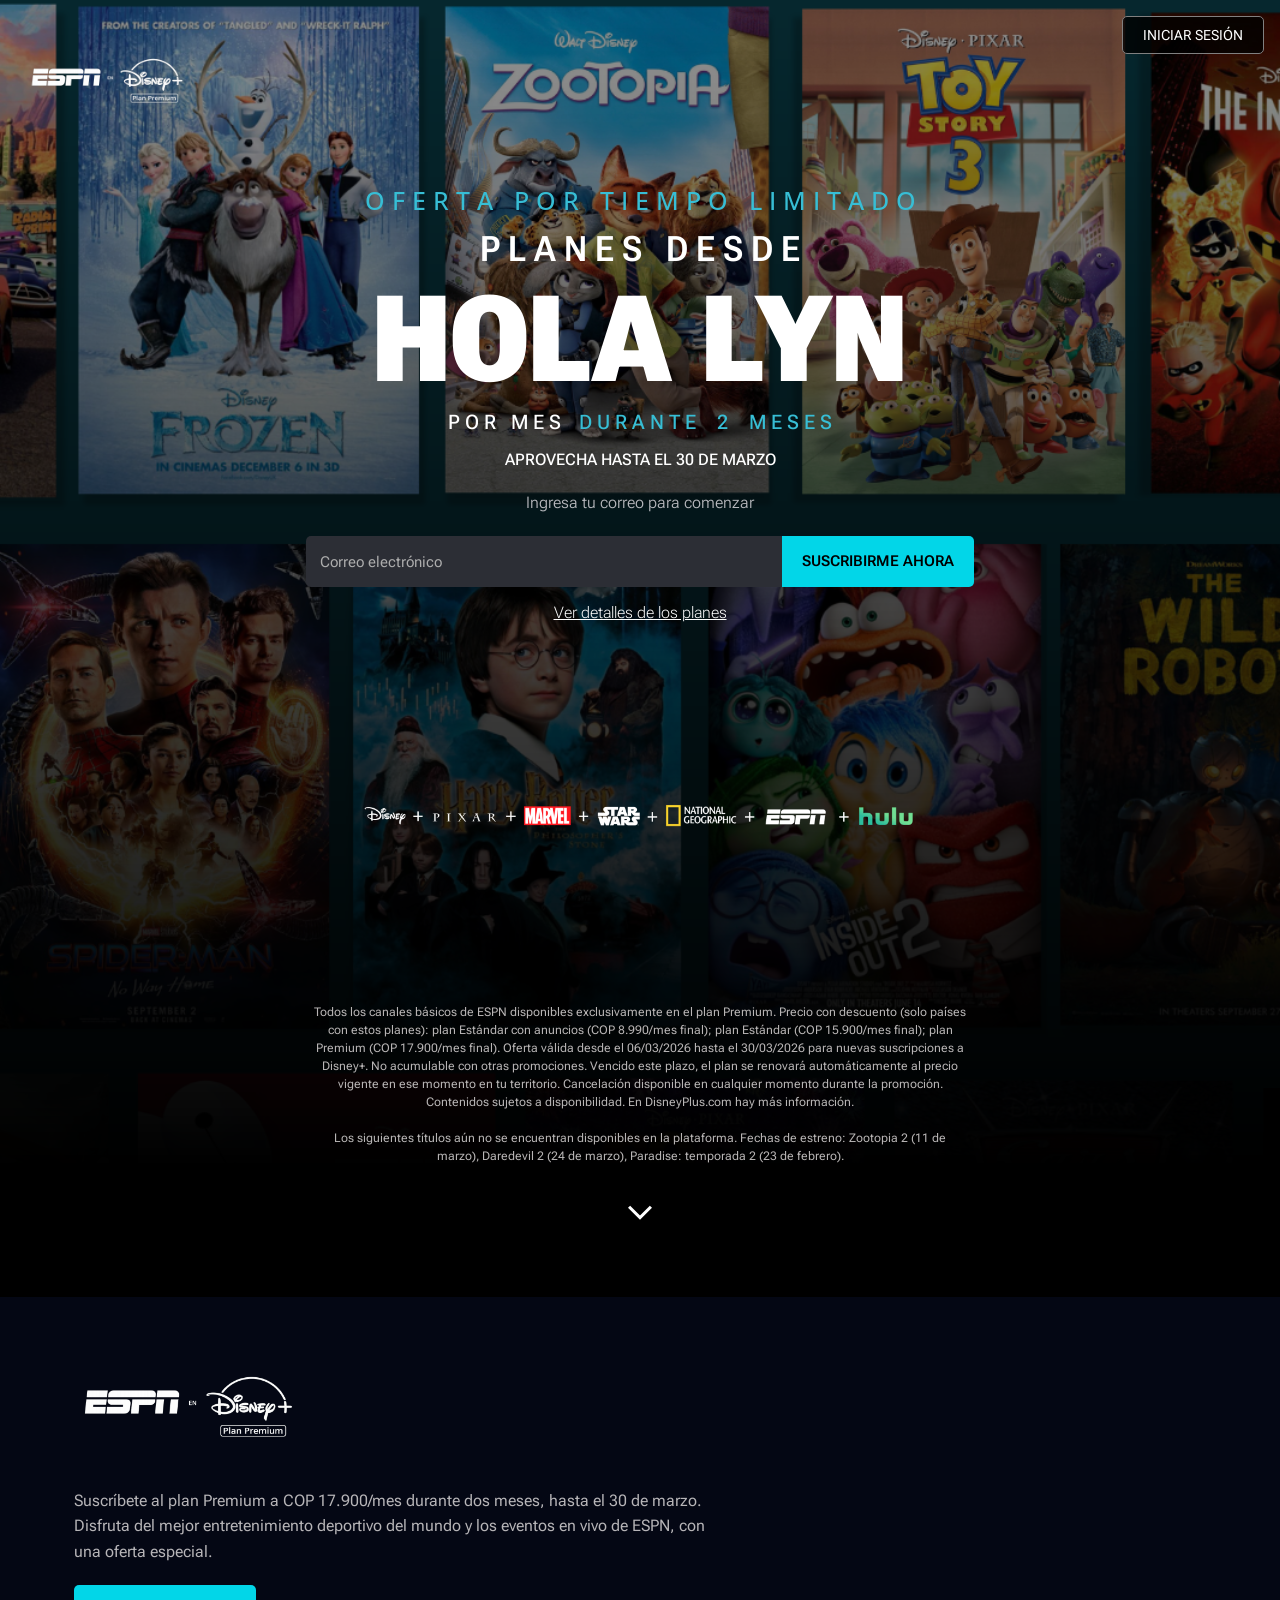
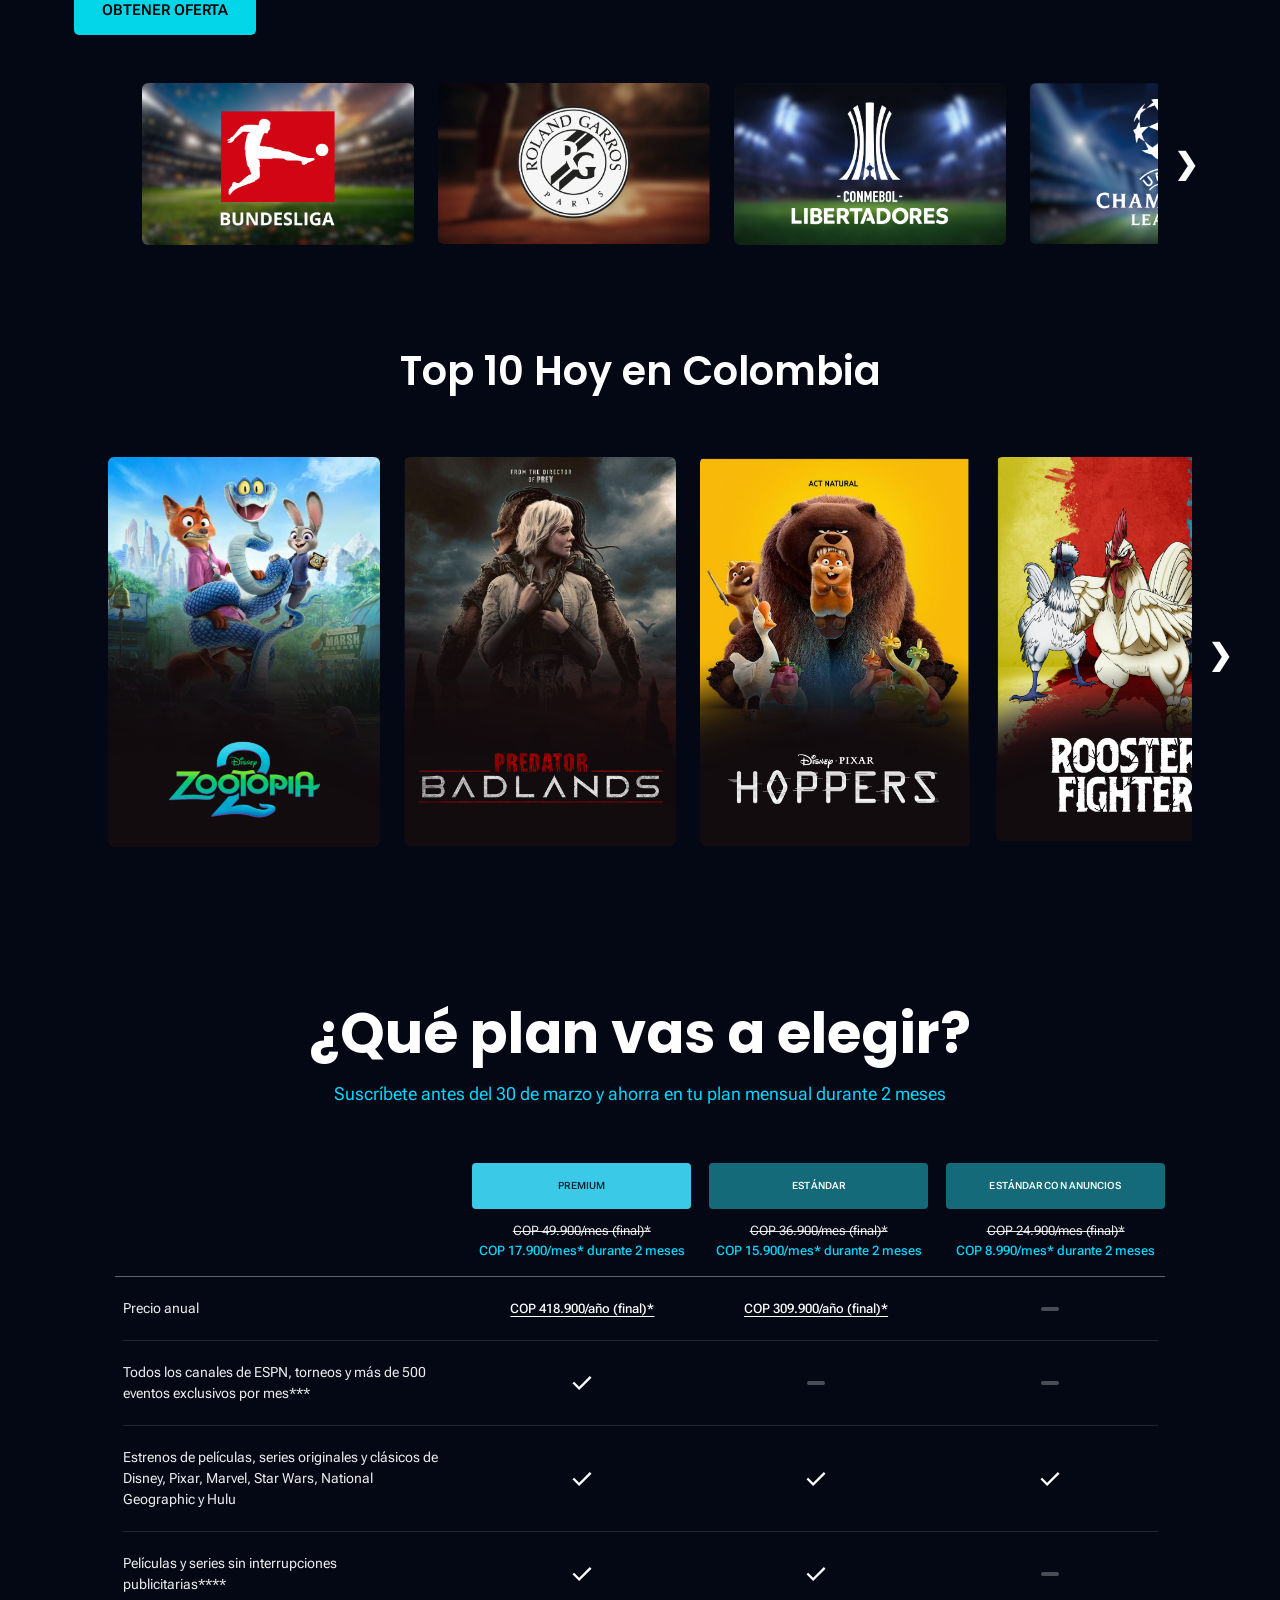
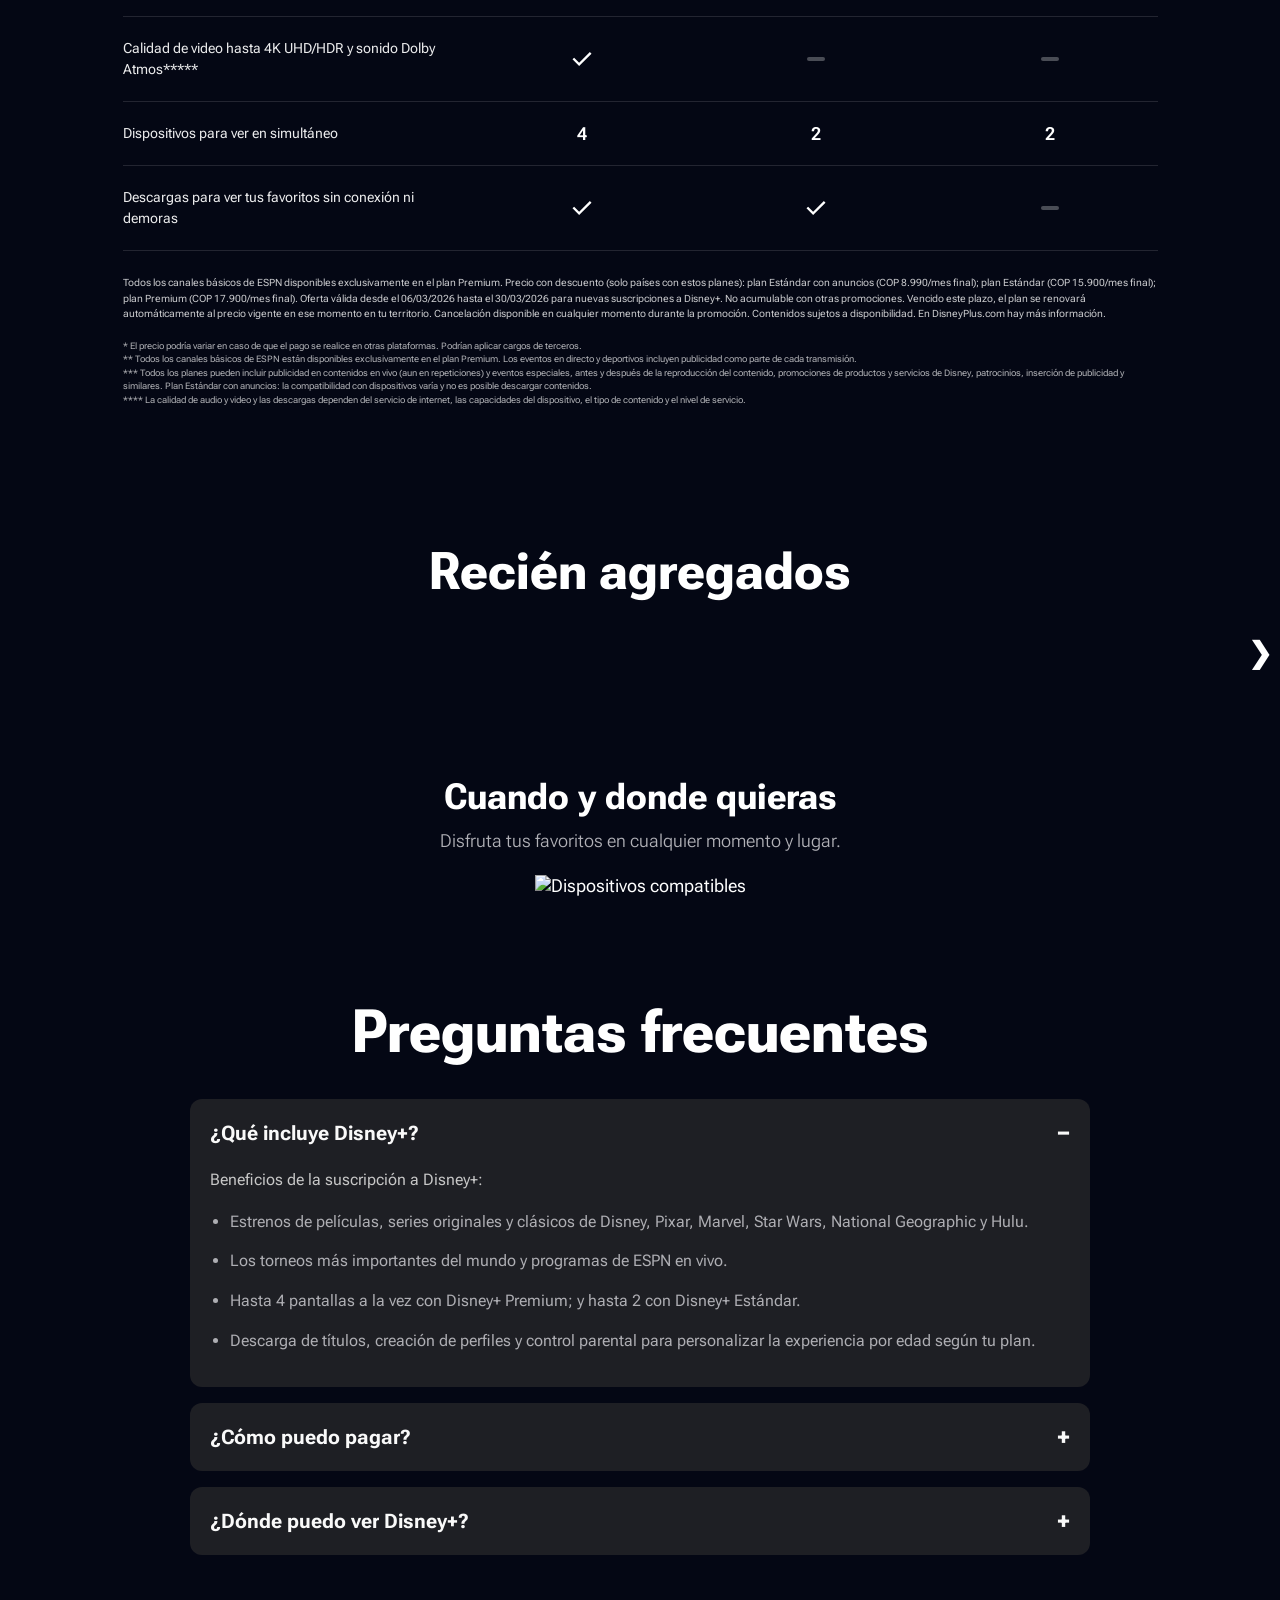
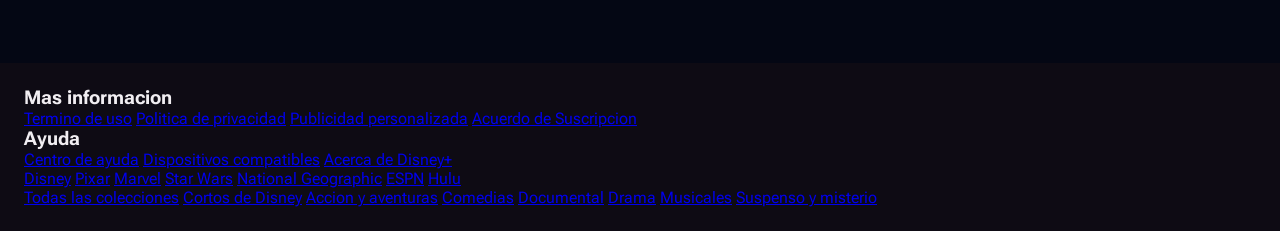
==== index.html @ b8dca2e3 "Add footer and update plan price text Replace the plan price placeholder with 'HOLA LYN' and expand " ====
<!doctype html>
<html lang="es">

<head>
    <meta charset="UTF-8" />
    <meta name="viewport" content="width=device-width, initial-scale=1.0" />
    <title>Disney+ Colombia | Peliculas, series y deportes sin limites</title>
    <link rel="shortcut icon" href="./src/img/logo/Disney__Logo_March_2024.webp" type="image/x-icon" />

    <link rel="stylesheet" href="./src/css/styles.css">

    <link rel="preconnect" href="https://fonts.googleapis.com">
    <link rel="preconnect" href="https://fonts.gstatic.com" crossorigin>
    <link
        href="https://fonts.googleapis.com/css2?family=Open+Sans:ital,wght@0,300..800;1,300..800&family=Roboto+Flex:opsz,wght,XOPQ,XTRA,YOPQ,YTDE,YTFI,YTLC,YTUC@8..144,100..1000,96,468,79,-203,738,514,712&family=Roboto+Mono:ital,wght@0,100..700;1,100..700&family=Roboto:ital,wght@0,100..900;1,100..900&display=swap"
        rel="stylesheet">

    <link rel="preconnect" href="https://fonts.googleapis.com">
    <link rel="preconnect" href="https://fonts.gstatic.com" crossorigin>
    <link
        href="https://fonts.googleapis.com/css2?family=Poppins:ital,wght@0,100;0,200;0,300;0,400;0,500;0,600;0,700;0,800;0,900;1,100;1,200;1,300;1,400;1,500;1,600;1,700;1,800;1,900&display=swap"
        rel="stylesheet">
</head>

<body>
    <!-- <div class="content">
        <nav class="content-nav">
            <div class="content-nav-images">
                

                <div class="content-nav-images-block">
                    <div class="content-nav-images-laliga">
                        <img class="content-nav-images-RM" src="./src/img/logo-nav/Real-Madrid-Logo-PNG.png" alt="Real Madrid" />
                    </div>

                    <div class="content-nav-images-center">
                        <h3 class="content-nav-images-text">
                            LALIGA: Real Madrid vs. Atlético Madrid <br />
                            <span class="do">Domingo 22</span>
                        </h3>
                    </div>

                    <div class="content-nav-images-laliga">
                        <img class="content-nav-images-AM" src="./src/img/logo-nav/Atlético-Madrid-Logo-PNG.png" alt="Atlético Madrid" />
                    </div>
                </div>

                <div class="content-nav-buttom">
                    <button class="content-nav-buttom-sus">SUSCRIBIRME AHORA</button>
                </div>
            </div>
        </nav>
    </div> -->



    <div class="content2">
        <div class="content2-degrade">
            <div class="content-nav-images-disnay">
                <img class="content-nav-images-ED" src="./src/img/logo-nav/Logo-ESNP_DISNAY.png" alt="ESPN Disney" />
            </div>
            <div class="content2-degrade-login">
                <a href="https://www.disneyplus.com/identity/login/enter-email">
                    <button class="content2-degrade-login-buttom">INICIAR SESIÓN</button>
                </a>
            </div>

            <div class="content2-degrade-offer">
                <div class="content2-degrade-offer-case">
                    <h2 class="content2-degrade-offer-case-title">
                        O F E R T A &nbsp; P O R &nbsp; T I E M P O &nbsp; L I M I T A D O
                    </h2>
                </div>

                <div class="content2-plans-">
                    <h1 class="content2-plans-sub">
                        P L A N E S &nbsp; D E S D E
                    </h1>

                    <h1 class="content2-plans-sub-price">HOLA LYN</h1>

                    <h1 class="content2-plans-sub-dur">
                        P O R &nbsp; M E S &nbsp;
                        <span class="DU">D U R A N T E</span>
                        &nbsp;<span class="dos">2</span>&nbsp;
                        <span class="MES">M E S E S</span>
                    </h1>

                    <h3 class="content2-plans-date">
                        APROVECHA HASTA EL 30 DE MARZO
                    </h3>

                    <h4 class="content2-plans-start">
                        Ingresa tu correo para comenzar
                    </h4>
                </div>

                <div class="content2-degrade-now">
                    <form class="subscription__form" id="subscriptionForm">
                        <input type="email" name="email" id="email" placeholder="Correo electrónico" required>
                        <button type="submit" class="content2-degrade-now-buttom">
                            SUSCRIBIRME AHORA
                        </button>
                    </form>

                    <div class="subscription__details">
                        <a href="#planes" class="subscription__link">Ver detalles de los planes</a>
                    </div>

                    <div class="channels__disney">
                        <img class="channels__image" src="./src/img/channels/Channels-Disney.png"
                            alt="Canales disponibles">
                    </div>

                    <div class="text__conditions">
                        <p>
                            Todos los canales básicos de ESPN disponibles exclusivamente en el plan Premium. Precio con
                            descuento (solo países con estos planes): plan Estándar con anuncios (COP 8.990/mes final);
                            plan Estándar (COP 15.900/mes final); plan Premium (COP 17.900/mes final). Oferta válida
                            desde el
                            06/03/2026 hasta el 30/03/2026 para nuevas suscripciones a Disney+. No acumulable con otras
                            promociones. Vencido este plazo, el plan se renovará automáticamente al precio vigente en
                            ese
                            momento en tu territorio. Cancelación disponible en cualquier momento durante la promoción.
                            Contenidos sujetos a disponibilidad. En DisneyPlus.com hay más información. <br><br>
                            Los siguientes títulos aún no se encuentran disponibles en la plataforma. Fechas de estreno:
                            Zootopia 2 (11 de marzo), Daredevil 2 (24 de marzo), Paradise: temporada 2 (23 de febrero).
                        </p>
                    </div>

                    <div class="svg__arrow">
                        <svg xmlns="http://www.w3.org/2000/svg" height="48px" viewBox="0 -960 960 960" width="48px"
                            fill="#FFFFFF">
                            <path d="M480-344 240-584l43-43 197 197 197-197 43 43-240 240Z" />
                        </svg>
                    </div>
                </div>
            </div>
        </div>

        <main class="sports">
            <div class="sports__content">
                <div class="sports__logos">
                    <img class="sports__disney" src="./src/img/logo-nav/Logo-ESNP_DISNAY.png" alt="ESPN Disney">
                </div>
                <div class="sports__text">
                    <p class="sports__text__sus">
                        Suscríbete al plan Premium a COP 17.900/mes durante dos meses, hasta el 30 de marzo. Disfruta
                        del mejor entretenimiento deportivo del mundo y los eventos en vivo de ESPN, con una oferta
                        especial.
                    </p>
                    <a
                        href="https://www.disneyplus.com/es-419/identity/sign-up/enter-email?campaignId=b23b1247-0617-4653-89d2-cc9168c5936d&offerId=6c320aaa-137c-4903-9bd4-a2b8a7d04bbe">
                        <button class="sports__button">OBTENER OFERTA</button>
                    </a>
                </div>

                <div class="sports__carousel">
                    <button class="carousel__btn carousel__btn--left" id="btnLeft">❮</button>
                    <div class="sports__all" id="carouselImages">
                        <div class="sports__item"><img src="./src/img/Sports/6.png" alt=""></div>
                        <div class="sports__item"><img src="./src/img/Sports/7.png" alt=""></div>
                        <div class="sports__item"><img src="./src/img/Sports/8.png" alt=""></div>
                        <div class="sports__item"><img src="./src/img/Sports/9.png" alt=""></div>
                        <div class="sports__item"><img src="./src/img/Sports/10.png" alt=""></div>
                        <div class="sports__item"><img src="./src/img/Sports/11.png" alt=""></div>
                        <div class="sports__item"><img src="./src/img/Sports/12.png" alt=""></div>
                    </div>
                    <button class="carousel__btn carousel__btn--right" id="btnRight">❯</button>
                </div>
            </div>
        </main>

        <main class="movies">
            <div class="movies__title">
                <h1 class="movies__topcolom">Top 10 Hoy en Colombia</h1>
            </div>

            <div class="movies__catalog">
                <div class="sports__carousel">
                    <button class="carousel__btn__movies carousel__btn--left" id="btnLeft2">❮</button>
                    <div class="movies__all" id="carouselImages2">
                        <div class="movies__item"><a
                                href="https://www.disneyplus.com/es-co/browse/entity-8f08a8df-8b2f-49e1-9130-1e842b90f185"><img
                                    src="./src/img/Movies/Zootopia2.png" alt="Zootopia 2"></a></div>
                        <div class="movies__item"><a
                                href="https://www.disneyplus.com/es-co/browse/entity-da3aa9ca-01ff-4b8f-91e0-d622a01b954d"><img
                                    src="./src/img/Movies/Predator.png" alt="Predator"></a></div>
                        <div class="movies__item"><a
                                href="https://www.disneyplus.com/es-co/browse/entity-bd121fdd-fb87-42f7-b336-61db90ca09d0"><img
                                    src="./src/img/Movies/hooper.png" alt="Hooper"></a></div>
                        <div class="movies__item"><a
                                href="https://www.disneyplus.com/es-co/browse/entity-eb5b776f-8162-491a-9aca-c1e9b56729e5"><img
                                    src="./src/img/Movies/rooster.png" alt="Rooster"></a></div>
                        <div class="movies__item"><a
                                href="https://www.disneyplus.com/es-co/browse/entity-ce1ccdca-f468-4960-b67c-026b01ba42ab"><img
                                    src="./src/img/Movies/coco.png" alt="Coco"></a></div>
                        <div class="movies__item"><a
                                href="https://www.disneyplus.com/es-co/browse/entity-35ee3632-230a-4e4b-8520-46063f9282a3"><img
                                    src="./src/img/Movies/moda.png" alt="Moda"></a></div>
                        <div class="movies__item"><a
                                href="https://www.disneyplus.com/es-co/browse/entity-9c1b0ec2-2e4e-4717-89fb-bdf3a45523df"><img
                                    src="./src/img/Movies/cars.png" alt="Cars"></a></div>
                        <div class="movies__item"><a
                                href="https://www.disneyplus.com/es-co/browse/entity-ee6e9e33-4b25-443f-8431-9c6eeeca0dc2"><img
                                    src="./src/img/Movies/Zootopia.png" alt="Zootopia"></a></div>
                        <div class="movies__item"><a
                                href="https://www.disneyplus.com/es-co/browse/entity-3c90b85f-ba5e-4351-be87-e625d5706952"><img
                                    src="./src/img/Movies/monsters.png" alt="Monsters"></a></div>
                        <div class="movies__item"><a
                                href="https://www.disneyplus.com/es-co/browse/entity-505f79c2-0d1c-4977-a127-5652f6d108a0"><img
                                    src="./src/img/Movies/love_story.png" alt="Love Story"></a></div>
                    </div>
                    <button class="carousel__btn__movies carousel__btn--right" id="btnRight2">❯</button>
                </div>
            </div>
        </main>

        <main class="plans" id="planes">
            <div class="plans__month">
                <h1 class="plans__month__title">¿Qué plan vas a elegir?</h1>
                <p class="plans__prom">Suscríbete antes del 30 de marzo y ahorra en tu plan mensual durante 2 meses</p>
            </div>

            <div class="plans__section">
                <div class="plans__section__label"></div>
                <div class="plans__premium">
                    <button class="plans__button">PREMIUM</button>
                    <p class="plans__cost">
                        <span class="plans__cost-old">COP 49.900/mes (final)*</span>
                        <span class="plans__cost-new">COP 17.900/mes* durante 2 meses</span>
                    </p>
                </div>

                <div class="plans__standard">
                    <button class="plans__button__standard">ESTÁNDAR</button>
                    <p class="plans__cost">
                        <span class="plans__cost-old">COP 36.900/mes (final)*</span>
                        <span class="plans__cost-new">COP 15.900/mes* durante 2 meses</span>
                    </p>
                </div>

                <div class="plans__stan__ads">
                    <button class="plans__button__ads">ESTÁNDAR CON ANUNCIOS</button>
                    <p class="plans__cost">
                        <span class="plans__cost-old">COP 24.900/mes (final)*</span>
                        <span class="plans__cost-new">COP 8.990/mes* durante 2 meses</span>
                    </p>
                </div>
            </div>

            <hr class="plans__hr">

            <div class="plans__comparations">
                <div class="plans__table">
                    <div class="table__head">
                        <div class="plans__year">Precio anual</div>
                        <div class="plans__price">COP 418.900/año (final)*</div>
                        <div class="plans__price">COP 309.900/año (final)*</div>
                        <div class="empty"></div>
                    </div>
                    <hr class="line">

                    <div class="beneficies">
                        <div class="beneficies__espn">Todos los canales de ESPN, torneos y más de 500 eventos exclusivos
                            por mes***</div>
                        <div class="check"><svg xmlns="http://www.w3.org/2000/svg" height="24px"
                                viewBox="0 -960 960 960" width="24px" fill="#FFFFFF">
                                <path d="M382-240 154-468l57-57 171 171 367-367 57 57-424 424Z" />
                            </svg></div>
                        <div class="beneficies__empty"></div>
                        <div class="beneficies__empty"></div>
                    </div>
                    <hr class="line">

                    <div class="beneficies__movies">
                        <div class="beneficies__channels">Estrenos de películas, series originales y clásicos de Disney,
                            Pixar, Marvel, Star Wars, National Geographic y Hulu</div>
                        <div class="check2"><svg xmlns="http://www.w3.org/2000/svg" height="24px"
                                viewBox="0 -960 960 960" width="24px" fill="#FFFFFF">
                                <path d="M382-240 154-468l57-57 171 171 367-367 57 57-424 424Z" />
                            </svg></div>
                        <div class="check2"><svg xmlns="http://www.w3.org/2000/svg" height="24px"
                                viewBox="0 -960 960 960" width="24px" fill="#FFFFFF">
                                <path d="M382-240 154-468l57-57 171 171 367-367 57 57-424 424Z" />
                            </svg></div>
                        <div class="check3"><svg xmlns="http://www.w3.org/2000/svg" height="24px"
                                viewBox="0 -960 960 960" width="24px" fill="#FFFFFF">
                                <path d="M382-240 154-468l57-57 171 171 367-367 57 57-424 424Z" />
                            </svg></div>
                    </div>
                    <hr class="line">

                    <div class="beneficies__movies">
                        <div class="beneficies__ads">Películas y series sin interrupciones publicitarias****</div>
                        <div class="check2"><svg xmlns="http://www.w3.org/2000/svg" height="24px"
                                viewBox="0 -960 960 960" width="24px" fill="#FFFFFF">
                                <path d="M382-240 154-468l57-57 171 171 367-367 57 57-424 424Z" />
                            </svg></div>
                        <div class="check2"><svg xmlns="http://www.w3.org/2000/svg" height="24px"
                                viewBox="0 -960 960 960" width="24px" fill="#FFFFFF">
                                <path d="M382-240 154-468l57-57 171 171 367-367 57 57-424 424Z" />
                            </svg></div>
                        <div class="beneficies__empty2"></div>
                    </div>
                    <hr class="line">

                    <div class="beneficies__movies">
                        <div class="beneficies__audio">Calidad de video hasta 4K UHD/HDR y sonido Dolby Atmos*****</div>
                        <div class="check"><svg xmlns="http://www.w3.org/2000/svg" height="24px"
                                viewBox="0 -960 960 960" width="24px" fill="#FFFFFF">
                                <path d="M382-240 154-468l57-57 171 171 367-367 57 57-424 424Z" />
                            </svg></div>
                        <div class="beneficies__empty3"></div>
                        <div class="beneficies__empty3"></div>
                    </div>
                    <hr class="line">

                    <div class="beneficies__movies">
                        <div class="beneficies__devices">Dispositivos para ver en simultáneo</div>
                        <div class="number">4</div>
                        <div class="number">2</div>
                        <div class="number2">2</div>
                    </div>
                    <hr class="line">

                    <div class="beneficies__movies">
                        <div class="beneficies__download">Descargas para ver tus favoritos sin conexión ni demoras</div>
                        <div class="check2"><svg xmlns="http://www.w3.org/2000/svg" height="24px"
                                viewBox="0 -960 960 960" width="24px" fill="#FFFFFF">
                                <path d="M382-240 154-468l57-57 171 171 367-367 57 57-424 424Z" />
                            </svg></div>
                        <div class="check2"><svg xmlns="http://www.w3.org/2000/svg" height="24px"
                                viewBox="0 -960 960 960" width="24px" fill="#FFFFFF">
                                <path d="M382-240 154-468l57-57 171 171 367-367 57 57-424 424Z" />
                            </svg></div>
                        <div class="beneficies__empty2"></div>
                    </div>
                    <hr class="line">

                    <div class="plans__notes">
                        <p class="notes__text">
                            Todos los canales básicos de ESPN disponibles exclusivamente en el plan Premium. Precio con
                            descuento (solo países con estos planes): plan Estándar con anuncios (COP 8.990/mes final);
                            plan Estándar (COP 15.900/mes final); plan Premium (COP 17.900/mes final). Oferta válida
                            desde el 06/03/2026 hasta el 30/03/2026 para nuevas suscripciones a Disney+. No acumulable
                            con otras promociones. Vencido este plazo, el plan se renovará automáticamente al precio
                            vigente en ese momento en tu territorio. Cancelación disponible en cualquier momento durante
                            la promoción. Contenidos sujetos a disponibilidad. En DisneyPlus.com hay más información.
                        </p>
                        <p class="notes__text notes__text--small">
                            * El precio podría variar en caso de que el pago se realice en otras plataformas. Podrían
                            aplicar cargos de terceros.<br>
                            ** Todos los canales básicos de ESPN están disponibles exclusivamente en el plan Premium.
                            Los eventos en directo y deportivos incluyen publicidad como parte de cada transmisión.<br>
                            *** Todos los planes pueden incluir publicidad en contenidos en vivo (aun en repeticiones) y
                            eventos especiales, antes y después de la reproducción del contenido, promociones de
                            productos y servicios de Disney, patrocinios, inserción de publicidad y similares. Plan
                            Estándar con anuncios: la compatibilidad con dispositivos varía y no es posible descargar
                            contenidos.<br>
                            **** La calidad de audio y video y las descargas dependen del servicio de internet, las
                            capacidades del dispositivo, el tipo de contenido y el nivel de servicio.
                        </p>
                    </div>
                </div>
            </div>
        </main>
    </div>

    <main class="recents">
        <div class="recents__ads">
            <h1>Recién agregados</h1>
        </div>

        <div class="recent__movies">
            <div class="sports__carousel">
                <button class="carousel__btn__movies carousel__btn--left" id="btnLeft3">❮</button>
                <div class="movies__all" id="carouselImages3">
                    <div class="recents__item"><img src="./src/img/recent/D11CE.png" alt=""></div>
                    <div class="recents__item"><img src="./src/img/recent/OUTLANDER.png" alt=""></div>
                    <div class="recents__item"><img src="./src/img/recent/ent_tu_mejor_momento.png" alt=""></div>
                    <div class="recents__item"><img src="./src/img/recent/la_batalla_de_los_destinos.png" alt=""></div>
                    <div class="recents__item"><img src="./src/img/recent/zootopia2.png" alt=""></div>
                    <div class="recents__item"><img src="./src/img/recent/love_story.png" alt=""></div>
                    <div class="recents__item"><img src="./src/img/recent/paradise.png" alt=""></div>
                    <div class="recents__item"><img src="./src/img/recent/tge_beauty.png" alt=""></div>
                    <div class="recents__item"><img src="./src/img/recent/in_the_blink_of_an_eye.png" alt=""></div>
                    <div class="recents__item"><img src="./src/img/recent/phineas_y_ferb.png" alt=""></div>
                    <div class="recents__item"><img src="./src/img/recent/rooster.png" alt=""></div>
                    <div class="recents__item"><img src="./src/img/recent/spidey.png" alt=""></div>
                    <div class="recents__item"><img src="./src/img/recent/elefantes.png" alt=""></div>
                    <div class="recents__item"><img src="./src/img/recent/super_gatos.png" alt=""></div>
                    <div class="recents__item"><img src="./src/img/recent/bluey.png" alt=""></div>
                    <div class="recents__item"><img src="./src/img/recent/miraculous.png" alt=""></div>
                    <div class="recents__item"><img src="./src/img/recent/scrubs.png" alt=""></div>
                    <div class="recents__item"><img src="./src/img/recent/recap.png" alt=""></div>
                    <div class="recents__item"><img src="./src/img/recent/solar.png" alt=""></div>
                    <div class="recents__item"><img src="./src/img/recent/music video.png" alt=""></div>
                </div>
                <button class="carousel__btn__movies carousel__btn--right" id="btnRight3">❯</button>
            </div>
        </div>
    </main>

    <main class="diferents">
        <div class="diferents__title">
            <h1>Cuando y donde quieras</h1>
            <p class="diferents__favorites">Disfruta tus favoritos en cualquier momento y lugar.</p>
        </div>
        <div class="diferents__devices">
            <img src="./src/img/devices/devices.png" alt="Dispositivos compatibles" width="1300px">
        </div>
    </main>

    <main class="frequently">
        <div class="frequently__asked">
            <h1>Preguntas frecuentes</h1>
        </div>

        <div class="accordion">
            <div class="item active">
                <button class="header">
                    <span>¿Qué incluye Disney+?</span>
                    <span class="icon">−</span>
                </button>
                <div class="list">
                    <p>Beneficios de la suscripción a Disney+:</p>
                    <ul>
                        <li>Estrenos de películas, series originales y clásicos de Disney, Pixar, Marvel, Star Wars,
                            National Geographic y Hulu.</li>
                        <li>Los torneos más importantes del mundo y programas de ESPN en vivo.</li>
                        <li>Hasta 4 pantallas a la vez con Disney+ Premium; y hasta 2 con Disney+ Estándar.</li>
                        <li>Descarga de títulos, creación de perfiles y control parental para personalizar la
                            experiencia por edad según tu plan.</li>
                    </ul>
                </div>
            </div>

            <div class="item">
                <button class="header">
                    <span>¿Cómo puedo pagar?</span>
                    <span class="icon">+</span>
                </button>
                <div class="list">
                    <p>Podrás pagar con tarjeta de crédito o débito, Nequi y proveedores locales de TV, telefonía e
                        internet.</p>
                </div>
            </div>

            <div class="item">
                <button class="header">
                    <span>¿Dónde puedo ver Disney+?</span>
                    <span class="icon">+</span>
                </button>
                <div class="list">
                    <p>La aplicación de Disney+ está disponible en tu dispositivo móvil, navegador web, consola de
                        videojuegos, decodificador y Smart TV. Podrás <span>ver la lista completa de dispositivos
                            compatibles en el Centro de ayuda.</span></p>
                </div>
            </div>
        </div>
    </main>

    <footer class="footer">
        <div class="footer__container">
            <div class="footer__head">
                <div class="information">
                    <h3>Mas informacion</h3>
                    <a href="#">Termino de uso</a>
                    <a href="#">Politica de privacidad</a>
                    <a href="#">Publicidad personalizada</a>
                    <a href="#">Acuerdo de Suscripcion</a>
                </div>

                <div class="footer__links">
                    <h3>Ayuda</h3>
                    <a href="#">Centro de ayuda</a>
                    <a href="#">Dispositivos compatibles</a>
                    <a href="#">Acerca de Disney+</a>
                </div>
                
                <div class=footer__links">
                    <a href="#">Disney</a>
                    <a href="#">Pixar</a>
                    <a href="#">Marvel</a>
                    <a href="#">Star Wars</a>
                    <a href="#">National Geographic</a>
                    <a href="#">ESPN</a>
                    <a href="#">Hulu</a>
                </div>
                
                <div class="footer__links">
                    <a href="#">Todas  las colecciones</a>
                    <a href="#">Cortos de Disney</a>
                    <a href="#">Accion y aventuras</a>
                    <a href="#">Comedias</a>
                    <a href="#">Documental</a>
                    <a href="#">Drama</a>
                    <a href="#">Musicales</a>
                    <a href="#">Suspenso y misterio</a>
                </div>
            </div>
        </div>
    </footer>

    <script src="./src/js/scroll.js"></script>
</body>

</html>
---- src/css/styles.css ----
* {
    margin: 0px;
    padding: 0px;
    border: 0px;
    -webkit-box-sizing: border-box;
    -moz-box-sizing: border-box;
    box-sizing: border-box;
    font-family: "Roboto Flex", sans-serif;
    font-optical-sizing: auto;
    font-style: normal;
}

html {
    scroll-behavior: smooth;
}

body {
    background-color: #040714;
    color: white;
    overflow-x: hidden;
}

img {
    display: block;
    max-width: 100%;
    height: auto;
}

/* ===================== NAV ===================== */
.content {
    display: flex;
    flex-direction: row;
    max-width: 100%;
    background: linear-gradient(#066e83, #011d28 75%);
}

.content-nav {
    width: 100%;
}

.content-nav-images {
    display: flex;
    flex-direction: row;
    flex-wrap: wrap;
    justify-content: space-around;
    align-items: center;
    max-width: 100%;
    min-height: 80px;
    padding: 10px 16px;
    gap: 12px;
}

.content-nav-images-ED {
    max-width: 160px;
    width: 100%;
}

.content-nav-images-block {
    display: flex;
    gap: 12px;
    align-items: center;
}

.content-nav-images-RM,
.content-nav-images-AM {
    max-width: 50px;
    width: 100%;
}

.content-nav-images-center,
.do {
    text-align: center;
    color: white;
    font-family: "Open Sans", sans-serif;
    font-size: 16px;
    font-optical-sizing: auto;
    font-style: normal;
}

.content-nav-buttom-sus {
    display: flex;
    font-family: "Open Sans", sans-serif;
    font-size: 16px;
    font-optical-sizing: auto;
    font-style: normal;
    font-weight: 600;
    padding: 14px 28px;
    text-align: center;
    border-radius: 3px;
    cursor: pointer;
    white-space: nowrap;
    background-color: #02d6e8;
    border: none;
}

/* ===================== HERO / BANNER ===================== */
.content2-degrade {
    position: relative;
    display: flex;
    flex-direction: column;
    z-index: 1;
    width: 100%;
    min-height: 100vh;
    background:
        linear-gradient(to bottom, rgba(0, 0, 0, 0.418), rgb(0, 0, 0) 90%),
        url(../img/Background/Banner-Disney.png) center/cover no-repeat;
}

.content-nav-images-disnay {
    width: min(220px, 42vw);
    padding: 24px 24px 0;
}

.content2-degrade-login {
    position: absolute;
    top: 16px;
    right: 16px;
    z-index: 10;
}

.content2-degrade-login-buttom {
    padding: 10px 20px;
    background: rgba(0, 0, 0, 0.8);
    border: 1px solid grey;
    color: white;
    border-radius: 5px;
    cursor: pointer;
    transition: 0.3s;
    font-size: 14px;
}

.content2-degrade-login-buttom:hover {
    background-color: white;
    color: black;
    border: 2px solid white;
}

.content2-degrade-offer {
    display: flex;
    flex-direction: column;
    justify-content: center;
    align-items: center;
    text-align: center;
    padding: 52px 20px 40px;
    width: 100%;
}

.content2-degrade-offer-case-title,
.t,
.p {
    display: flex;
    flex-wrap: wrap;
    justify-content: center;
    align-items: center;
    color: #37bed5;
    font-family: "Open Sans", sans-serif;
    font-size: clamp(14px, 3vw, 25px);
    font-optical-sizing: auto;
    font-style: normal;
    font-weight: 500;
    gap: 6px;
}

.content2-plans-sub {
    display: flex;
    flex-wrap: wrap;
    justify-content: center;
    font-size: clamp(22px, 5vw, 35px);
    color: white;
    font-weight: 600;
    gap: 10px;
    margin-top: 12px;
}

.content2-plans-sub-price {
    display: flex;
    justify-content: center;
    align-items: center;
    color: white;
    font-size: clamp(3rem, 10vw, 7.5rem);
    font-weight: 800;
    font-family: "Roboto Flex", sans-serif;
}

.content2-plans-sub-dur {
    display: flex;
    flex-wrap: wrap;
    color: white;
    justify-content: center;
    align-items: center;
    font-weight: 500;
    gap: 8px;
    font-size: clamp(14px, 2.5vw, 20px);
}

.content2-plans-sub-dur .dos,
.content2-plans-sub-dur .DU,
.content2-plans-sub-dur .MES {
    color: #37bed5;
}

.content2-plans-date {
    display: flex;
    color: white;
    justify-content: center;
    align-items: center;
    margin-top: 16px;
    font-weight: 500;
    font-size: clamp(13px, 2vw, 16px);
    text-align: center;
}

.content2-plans-start {
    display: flex;
    justify-content: center;
    align-items: center;
    color: #b7b8bd;
    font-weight: 300;
    margin-top: 24px;
    font-size: clamp(13px, 2vw, 16px);
}

/* ===================== SUBSCRIPTION FORM ===================== */
.content2-degrade-now {
    display: flex;
    flex-direction: column;
    justify-content: center;
    align-items: center;
    width: 100%;
    max-width: 700px;
    padding: 0 16px;
}

.subscription__form {
    display: flex;
    flex-direction: row;
    justify-content: center;
    align-items: stretch;
    margin-top: 24px;
    width: 100%;
    z-index: 100;
}

input[type="email"] {
    display: flex;
    flex: 1;
    padding: 16px 14px;
    min-width: 0;
    background-color: #2c2e35;
    border-radius: 5px 0px 0px 5px;
    color: white;
    font-size: 16px;
    z-index: 100;
}

input::placeholder {
    color: rgb(173, 173, 173);
    font-size: 15px;
}

.content2-degrade-now-buttom {
    background-color: #02d6e8;
    border: none;
    padding: 15px 20px;
    border-radius: 0px 5px 5px 0px;
    font-size: 15px;
    cursor: pointer;
    z-index: 1000;
    white-space: nowrap;
    font-weight: 600;
}

.subscription__details {
    display: flex;
    flex-direction: column;
    text-align: center;
    margin-top: 16px;
}

.channels__disney {
    width: 100%;
    display: flex;
    justify-content: center;
}

.subscription__link {
    z-index: 1000;
    cursor: pointer;
    color: white;
    font-weight: 200;
    font-size: 1rem;
    transition: all 0.3s;
    text-decoration: underline;
}

.channels__image {
    width: 100%;
    max-width: 600px;
    margin-top: 24px;
    object-fit: contain;
}

.text__conditions {
    z-index: 100;
    color: rgb(184, 181, 181);
    font-size: 12px;
    text-align: center;
    width: 100%;
    max-width: 860px;
    margin-top: 20px;
    line-height: 1.5;
    padding: 0 8px;
}

.svg__arrow {
    display: flex;
    justify-content: center;
    align-items: center;
    margin-top: 24px;
    padding-bottom: 20px;
}

/* ===================== SPORTS ===================== */
.sports {
    display: flex;
    flex-direction: column;
    width: 100%;
    min-height: 60vh;
    background: url(../img/Sports/Formula1.png) center/cover no-repeat;
}

.sports__content {
    width: min(1180px, 100%);
    margin: 0 auto;
    padding: 32px 24px 40px;
}

.sports__logos {
    display: flex;
    justify-content: flex-start;
}

.sports__disney {
    max-width: 220px;
    width: 100%;
}

.sports__text {
    max-width: 640px;
    width: 100%;
    margin-top: 12px;
    color: #b7b5b8;
    font-size: clamp(13px, 2vw, 16px);
    line-height: 1.6;
}

.sports__button {
    display: inline-block;
    background-color: #02d6e8;
    border: none;
    padding: 16px 28px;
    margin-top: 20px;
    border-radius: 5px;
    font-size: 15px;
    cursor: pointer;
    font-weight: 600;
}

/* ===================== CAROUSEL ===================== */
.sports__carousel {
    display: flex;
    align-items: center;
    gap: 8px;
    margin-top: 24px;
    width: 100%;
    position: relative;
    box-sizing: border-box;
}

.sports__all,
.movies__all {
    display: flex;
    overflow-x: auto;
    overflow-y: visible;
    scroll-behavior: smooth;
    gap: 16px;
    padding: 20px 16px;
    scrollbar-width: none;
    box-sizing: border-box;
    flex: 1;
}

.sports__all::-webkit-scrollbar,
.movies__all::-webkit-scrollbar {
    display: none;
}

.sports__item,
.movies__item,
.recents__item {
    flex-shrink: 0;
    text-align: center;
    cursor: pointer;
    position: relative;
    z-index: 1;
    transition: 300ms all;
    box-sizing: border-box;
}

.movies__item:hover {
    transform: scale(1.07);
    box-shadow: 0 0 0 3px white;
    border-radius: 10px;
    z-index: 10;
}

.sports__item img,
.movies__item img {
    width: clamp(160px, 25vw, 280px);
    object-fit: contain;
    padding: 4px;
    box-sizing: border-box;
    display: block;
    border-radius: 10px;
}

.recents__item img {
    width: clamp(160px, 28vw, 300px);
    object-fit: contain;
}

.carousel__btn,
.carousel__btn__movies {
    background: transparent;
    border: none;
    color: rgb(255, 255, 255);
    font-size: 1.8rem;
    font-weight: bold;
    cursor: pointer;
    transition: all 0.3s ease;
    display: flex;
    align-items: center;
    justify-content: center;
    flex-shrink: 0;
    padding: 10px 8px;
}

/* ===================== MOVIES ===================== */
.movies {
    display: flex;
    flex-direction: column;
    background-color: #040714;
    height: auto;
    padding-bottom: 40px;
}

.movies__catalog,
.recent__movies {
    width: min(1200px, 100%);
    margin: 0 auto;
}

.movies__title {
    display: flex;
    justify-content: center;
    margin-top: 32px;
    margin-bottom: 8px;
    padding: 0 16px;
    text-align: center;
}

.movies__topcolom {
    color: white;
    font-family: "Poppins", sans-serif;
    font-weight: 600;
    font-style: normal;
    font-size: clamp(22px, 5vw, 40px);
}

/* ===================== PLANS ===================== */
.plans {
    --plans-grid: minmax(320px, 1.55fr) repeat(3, minmax(150px, 1fr));
    display: flex;
    flex-direction: column;
    background-color: #040714;
    color: white;
    width: 100%;
    padding: 86px 0 78px;
}

.plans__month {
    text-align: center;
    margin: 0 auto;
    max-width: 780px;
    padding: 0 16px;
}

.plans__month__title {
    font-family: "Poppins", sans-serif;
    font-size: clamp(34px, 4.4vw, 58px);
    font-weight: 700;
    line-height: 1.1;
    margin-bottom: 16px;
}

.plans__prom {
    text-align: center;
    color: #00d9ff;
    font-size: clamp(14px, 1.45vw, 18px);
    line-height: 1.45;
    font-weight: 400;
}

.plans__section__label {
    display: block;
    min-height: 1px;
}

.plans__section {
    display: grid;
    grid-template-columns: var(--plans-grid);
    align-items: start;
    width: min(1050px, calc(100% - 48px));
    margin: 56px auto 0;
    padding: 0 0 18px;
    border-bottom: 1px solid rgba(255, 255, 255, 0.38);
    gap: 18px;
}

.plans__premium,
.plans__standard,
.plans__stan__ads {
    display: flex;
    flex-direction: column;
    align-items: center;
    justify-content: flex-start;
    padding: 0;
    gap: 14px;
}

.plans__button,
.plans__button__standard,
.plans__button__ads {
    width: 100%;
    min-height: 46px;
    padding: 12px 16px;
    font-size: clamp(10px, 0.82vw, 13px);
    border-radius: 4px;
    background-color: #3bc9e8;
    color: #082537;
    font-weight: 600;
    transition: 300ms all;
    cursor: pointer;
    border: none;
    white-space: nowrap;
    line-height: 1;
    text-align: center;
    letter-spacing: 0.1px;
}

.plans__button__standard {
    color: white;
    background-color: #146a79;
}

.plans__button__ads {
    color: white;
    background-color: #146a79;
}

.plans__button__standard:hover,
.plans__button__ads:hover {
    background-color: #1a7788;
}

.plans__button:hover {
    background: #4dd8f6;
}

.plans__cost {
    display: flex;
    flex-direction: column;
    align-items: center;
    width: 100%;
    gap: 4px;
    text-align: center;
    line-height: 1.4;
}

.plans__cost-old {
    color: rgba(255, 255, 255, 0.9);
    font-size: clamp(12px, 1vw, 15px);
    line-height: 1.2;
    text-decoration: line-through;
    text-decoration-thickness: 1px;
    text-decoration-color: rgba(255, 255, 255, 0.9);
}

.plans__cost-new {
    color: #00d9ff;
    font-size: clamp(12px, 1vw, 15px);
    font-weight: 500;
    line-height: 1.2;
}

/* ===================== PLANS TABLE ===================== */
.plans__hr {
    display: none;
}

.plans__comparations {
    width: 100%;
    overflow-x: auto;
    -webkit-overflow-scrolling: touch;
    padding-bottom: 8px;
}

.plans__table {
    width: min(1035px, calc(100% - 48px));
    min-width: 840px;
    margin: 0 auto;
}

.table__head,
.beneficies,
.beneficies__movies {
    display: grid;
    grid-template-columns: var(--plans-grid);
    align-items: center;
    padding: 21px 0;
    gap: 18px;
    font-size: clamp(13px, 1.15vw, 17px);
}

.line {
    height: 1px;
    width: 100%;
    background-color: rgba(255, 255, 255, 0.12);
}


.plans__year,
.beneficies__espn,
.beneficies__channels,
.beneficies__ads,
.beneficies__audio,
.beneficies__devices,
.beneficies__download {
    font-size: clamp(14px, 1.05vw, 17px);
    line-height: 1.5;
    color: rgba(255, 255, 255, 0.92);
    padding-right: 16px;
}


.plans__price {
    text-decoration: underline;
    text-decoration-thickness: 1px;
    text-underline-offset: 3px;
    color: white;
    text-align: center;
    font-size: clamp(13px, 1vw, 16px);
    font-weight: 500;
}

.empty,
.beneficies__empty,
.beneficies__empty2,
.beneficies__empty3 {
    width: 18px;
    background-color: rgba(255, 255, 255, 0.28);
    border-radius: 100px;
    height: 4px;
    margin: 0 auto;
}


.check,
.check2,
.check3 {
    display: flex;
    justify-content: center;
    align-items: center;
}

.check svg,
.check2 svg,
.check3 svg {
    width: 28px;
    height: 28px;
}


.number,
.number2 {
    display: flex;
    justify-content: center;
    align-items: center;
    font-size: clamp(18px, 1.25vw, 22px);
    font-weight: 600;
    color: white;
}

.plans__notes {
    width: 100%;
    padding: 24px 0 0;
}

.notes__text {
    color: rgba(255, 255, 255, 0.78);
    font-size: 10px;
    line-height: 1.55;
    margin-bottom: 18px;
    overflow-wrap: anywhere;
}

.notes__text--small {
    color: rgba(255, 255, 255, 0.68);
    font-size: 9px;
    line-height: 1.5;
    margin-bottom: 0;
}

/* ===================== RECENTS ===================== */
.recents {
    display: flex;
    flex-direction: column;
    width: 100%;
    height: auto;
    background-color: #040714;
    padding-bottom: 40px;
}

.recents__ads {
    margin-top: 48px;
    display: flex;
    justify-content: center;
    color: white;
    font-size: clamp(18px, 4vw, 26px);
    padding: 0 16px;
}

.recent__movies {
    width: 100%;
}

/* ===================== DIFFERENT DEVICES ===================== */
.diferents {
    font-size: 18px;
    display: flex;
    flex-direction: column;
    justify-content: center;
    align-items: center;
    height: auto;
    background-color: #040714;
    padding: 40px 16px;
    text-align: center;
}

.diferents__title {
    margin-top: 16px;
    font-weight: 300;
    color: white;
}

.diferents__title h1 {
    font-size: clamp(22px, 5vw, 36px);
}

.diferents__favorites {
    margin-top: 12px;
    color: #b1b1b7;
    font-size: clamp(14px, 2vw, 18px);
}

.diferents__devices img {
    width: 100%;
    max-width: 1000px;
    margin-top: 24px;
}

/* ===================== FAQ ===================== */
.frequently {
    background-color: #040714;
    display: flex;
    flex-direction: column;
    padding: 0 16px 60px;
}

.frequently__asked {
    color: white;
    font-size: clamp(20px, 4vw, 30px);
    display: flex;
    justify-content: center;
    margin-top: 60px;
    text-align: center;
}

.accordion {
    width: 100%;
    max-width: 900px;
    margin: 32px auto;
    box-sizing: border-box;
}

.item {
    background-color: #1e1f24;
    border-radius: 12px;
    margin-bottom: 16px;
    overflow: hidden;
}

.header {
    width: 100%;
    background: none;
    border: none;
    color: #f9f9f9;
    padding: 22px 20px;
    font-size: clamp(15px, 2.5vw, 20px);
    font-weight: 700;
    display: flex;
    justify-content: space-between;
    align-items: center;
    cursor: pointer;
    gap: 12px;
    text-align: left;
}

.icon {
    font-size: 24px;
    line-height: 1;
    flex-shrink: 0;
}

.list {
    max-height: 0;
    overflow: hidden;
    padding: 0 20px;
    color: #c7c7c7;
    transition: max-height 0.35s ease, padding 0.35s ease;
    font-size: clamp(13px, 2vw, 16px);
    line-height: 1.6;
}

.list p {
    margin-bottom: 16px;
}

.list span {
    text-decoration: underline;
    color: #f9f9f9;
}

.item.active .list {
    max-height: 500px;
    padding: 0 20px 20px;
}

.list ul {
    margin-top: 12px;
}

.list li {
    margin-bottom: 14px;
    margin-left: 20px;
    color: #aeaeb3;
}

/* ===================== FOOTER ===================== */
.footer {
    background-color: #0e0b14;
    color: #f1eef2;
    padding: 24px;
}

/* ===================== RESPONSIVE BREAKPOINTS ===================== */

@media (max-width: 1024px) {
    .content-nav-images-disnay {
        width: min(190px, 38vw);
        padding: 22px 20px 0;
    }

    .content2-degrade-offer {
        padding: 44px 20px 36px;
    }

    .channels__image {
        max-width: 560px;
    }

    .sports__content,
    .movies__catalog,
    .recent__movies {
        width: min(100%, calc(100% - 24px));
    }

    .sports__content {
        padding: 28px 20px 36px;
    }

    .sports__item img,
    .movies__item img {
        width: clamp(150px, 24vw, 250px);
    }

    .recents__item img {
        width: clamp(150px, 26vw, 260px);
    }

    .plans {
        --plans-grid: minmax(260px, 1.45fr) repeat(3, minmax(128px, 1fr));
        padding: 72px 0 64px;
    }

    .plans__section,
    .plans__table {
        width: min(1000px, calc(100% - 40px));
    }
}

/* Tablet: 768px */
@media (max-width: 820px) {
    .content-nav-images {
        flex-direction: column;
        padding: 14px 12px;
        gap: 10px;
    }

    .content-nav-images-block {
        gap: 10px;
    }

    .content-nav-images-center {
        font-size: 13px;
    }

    .content-nav-buttom-sus {
        padding: 12px 24px;
        font-size: 14px;
    }

    .content2-degrade-offer {
        padding: 70px 16px 30px;
    }

    .subscription__form {
        flex-direction: column;
        gap: 10px;
    }

    input[type="email"] {
        border-radius: 5px;
        width: 100%;
        padding: 14px;
    }

    .content2-degrade-now-buttom {
        border-radius: 5px;
        padding: 14px;
        width: 100%;
        font-size: 15px;
    }

    .channels__image {
        max-width: 100%;
    }

    .text__conditions {
        max-width: 100%;
        font-size: 11px;
    }

    .sports__disney {
        max-width: 180px;
    }

    .sports__text {
        max-width: 100%;
    }

    .sports__content {
        padding: 28px 18px 34px;
    }

    .plans {
        padding: 64px 0 68px;
    }

    .plans__month__title {
        font-size: clamp(30px, 7vw, 42px);
    }

    .plans__prom {
        font-size: 15px;
    }

    .plans__section {
        grid-template-columns: 1fr;
        width: min(560px, calc(100% - 32px));
        margin-top: 40px;
        padding: 0;
        border-bottom: 0;
        gap: 14px;
    }

    .plans__section__label {
        display: none;
    }

    .plans__premium,
    .plans__standard,
    .plans__stan__ads {
        align-items: stretch;
    }

    .plans__table {
        width: min(900px, calc(100% - 32px));
        min-width: 680px;
    }

    .table__head,
    .beneficies,
    .beneficies__movies {
        gap: 12px;
    }

    .plans__year,
    .beneficies__espn,
    .beneficies__channels,
    .beneficies__ads,
    .beneficies__audio,
    .beneficies__devices,
    .beneficies__download {
        font-size: 13px;
        padding-right: 8px;
    }
}

@media (max-width: 540px) {
    .content-nav-images-disnay {
        width: min(165px, 48vw);
        padding: 18px 16px 0;
    }

    .content2-degrade-login {
        position: static;
        width: 100%;
        display: flex;
        justify-content: flex-end;
        padding: 0 16px;
        margin-top: 0;
    }

    .content2-degrade-offer {
        padding: 28px 14px 26px;
    }

    .content2-plans-sub {
        font-size: clamp(20px, 7vw, 28px);
    }

    .content2-plans-sub-price {
        font-size: clamp(2.8rem, 18vw, 4.8rem);
    }

    .content2-plans-sub-dur {
        font-size: 13px;
        gap: 6px;
    }

    .content2-plans-date,
    .content2-plans-start {
        font-size: 12px;
    }

    .channels__image {
        max-width: 100%;
        margin-top: 18px;
    }

    .text__conditions {
        font-size: 10px;
        margin-top: 16px;
    }

    .sports__content {
        padding: 24px 16px 32px;
    }

    .sports__button {
        width: 100%;
        text-align: center;
    }

    .sports__carousel {
        gap: 0;
    }

    .sports__all,
    .movies__all {
        gap: 12px;
        padding: 14px 4px 18px;
        scroll-snap-type: x proximity;
    }

    .sports__item,
    .movies__item,
    .recents__item {
        scroll-snap-align: start;
    }

    .carousel__btn,
    .carousel__btn__movies {
        display: none;
    }

    .sports__item img,
    .movies__item img {
        width: clamp(132px, 44vw, 185px);
    }

    .recents__item img {
        width: clamp(132px, 46vw, 200px);
    }

    .plans {
        padding: 48px 0 54px;
    }

    .plans__month__title {
        font-size: clamp(28px, 9vw, 36px);
    }

    .plans__prom {
        font-size: 12px;
    }

    .plans__table {
        width: min(760px, calc(100% - 24px));
        min-width: 560px;
    }

    .plans__price,
    .plans__year,
    .beneficies__espn,
    .beneficies__channels,
    .beneficies__ads,
    .beneficies__audio,
    .beneficies__devices,
    .beneficies__download {
        font-size: 12px;
    }
}

/* Mobile: 480px */
@media (max-width: 480px) {
    .content-nav-images-ED {
        max-width: 130px;
    }

    .content-nav-images-RM,
    .content-nav-images-AM {
        max-width: 38px;
    }

    .content-nav-images-center {
        font-size: 11px;
    }

    .content-nav-buttom-sus {
        padding: 10px 18px;
        font-size: 13px;
    }

    .content2-degrade-offer {
        padding: 24px 12px 20px;
    }

    .plans__button,
    .plans__button__standard,
    .plans__button__ads {
        min-height: 50px;
        font-size: 11px;
        padding: 12px 10px;
        white-space: normal;
        line-height: 1.2;
    }

    .plans {
        padding: 52px 0 60px;
    }

    .plans__month__title {
        font-size: 30px;
    }

    .plans__prom {
        font-size: 13px;
    }

    .plans__section {
        width: calc(100% - 24px);
        gap: 12px;
    }

    .plans__cost-old,
    .plans__cost-new {
        font-size: 11px;
    }

    .plans__table {
        width: min(760px, calc(100% - 24px));
        min-width: 540px;
    }

    .table__head,
    .beneficies,
    .beneficies__movies {
        gap: 10px;
        padding: 18px 0;
    }

    .plans__comparations {
        overflow-x: auto;
        -webkit-overflow-scrolling: touch;
    }

    .accordion {
        margin: 20px auto;
    }

    .header {
        padding: 18px 14px;
        font-size: 14px;
    }

    .list {
        padding: 0 14px;
        font-size: 13px;
    }

    .item.active .list {
        padding: 0 14px 16px;
    }

    .frequently__asked {
        margin-top: 40px;
    }

    .recents__ads {
        margin-top: 32px;
    }

    .diferents__devices img {
        margin-top: 16px;
    }
}

@media (max-width: 390px) {
    .content2-degrade-login {
        padding: 0 12px;
    }

    .content2-plans-sub {
        font-size: clamp(18px, 6.4vw, 24px);
    }

    .content2-plans-sub-price {
        font-size: clamp(2.5rem, 17vw, 4.2rem);
    }

    .content2-plans-date,
    .content2-plans-start {
        font-size: 11px;
    }

    .plans__month__title {
        font-size: 26px;
    }

    .plans__section {
        width: calc(100% - 20px);
    }

    .plans__table {
        width: min(700px, calc(100% - 20px));
        min-width: 520px;
    }

    .header {
        font-size: 13px;
    }
}

/* Extra small: 360px */
@media (max-width: 360px) {
    .content-nav-images-block {
        flex-wrap: wrap;
        justify-content: center;
    }

    .content2-plans-sub-dur {
        font-size: 12px;
    }

    .content2-degrade-login-buttom {
        padding: 8px 14px;
        font-size: 12px;
    }

    .sports__item img,
    .movies__item img {
        width: clamp(118px, 52vw, 168px);
    }

    .recents__item img {
        width: clamp(118px, 54vw, 180px);
    }

    .plans__button,
    .plans__button__standard,
    .plans__button__ads {
        font-size: 10px;
        padding: 10px 8px;
    }

    .plans__table {
        min-width: 500px;
    }

    .sports__button {
        width: 100%;
        text-align: center;
    }
}

@media (max-height: 720px) {
    .content2-degrade {
        min-height: auto;
    }

    .content2-degrade-offer {
        padding-top: 32px;
        padding-bottom: 24px;
    }

    .channels__image {
        max-width: 460px;
    }
}
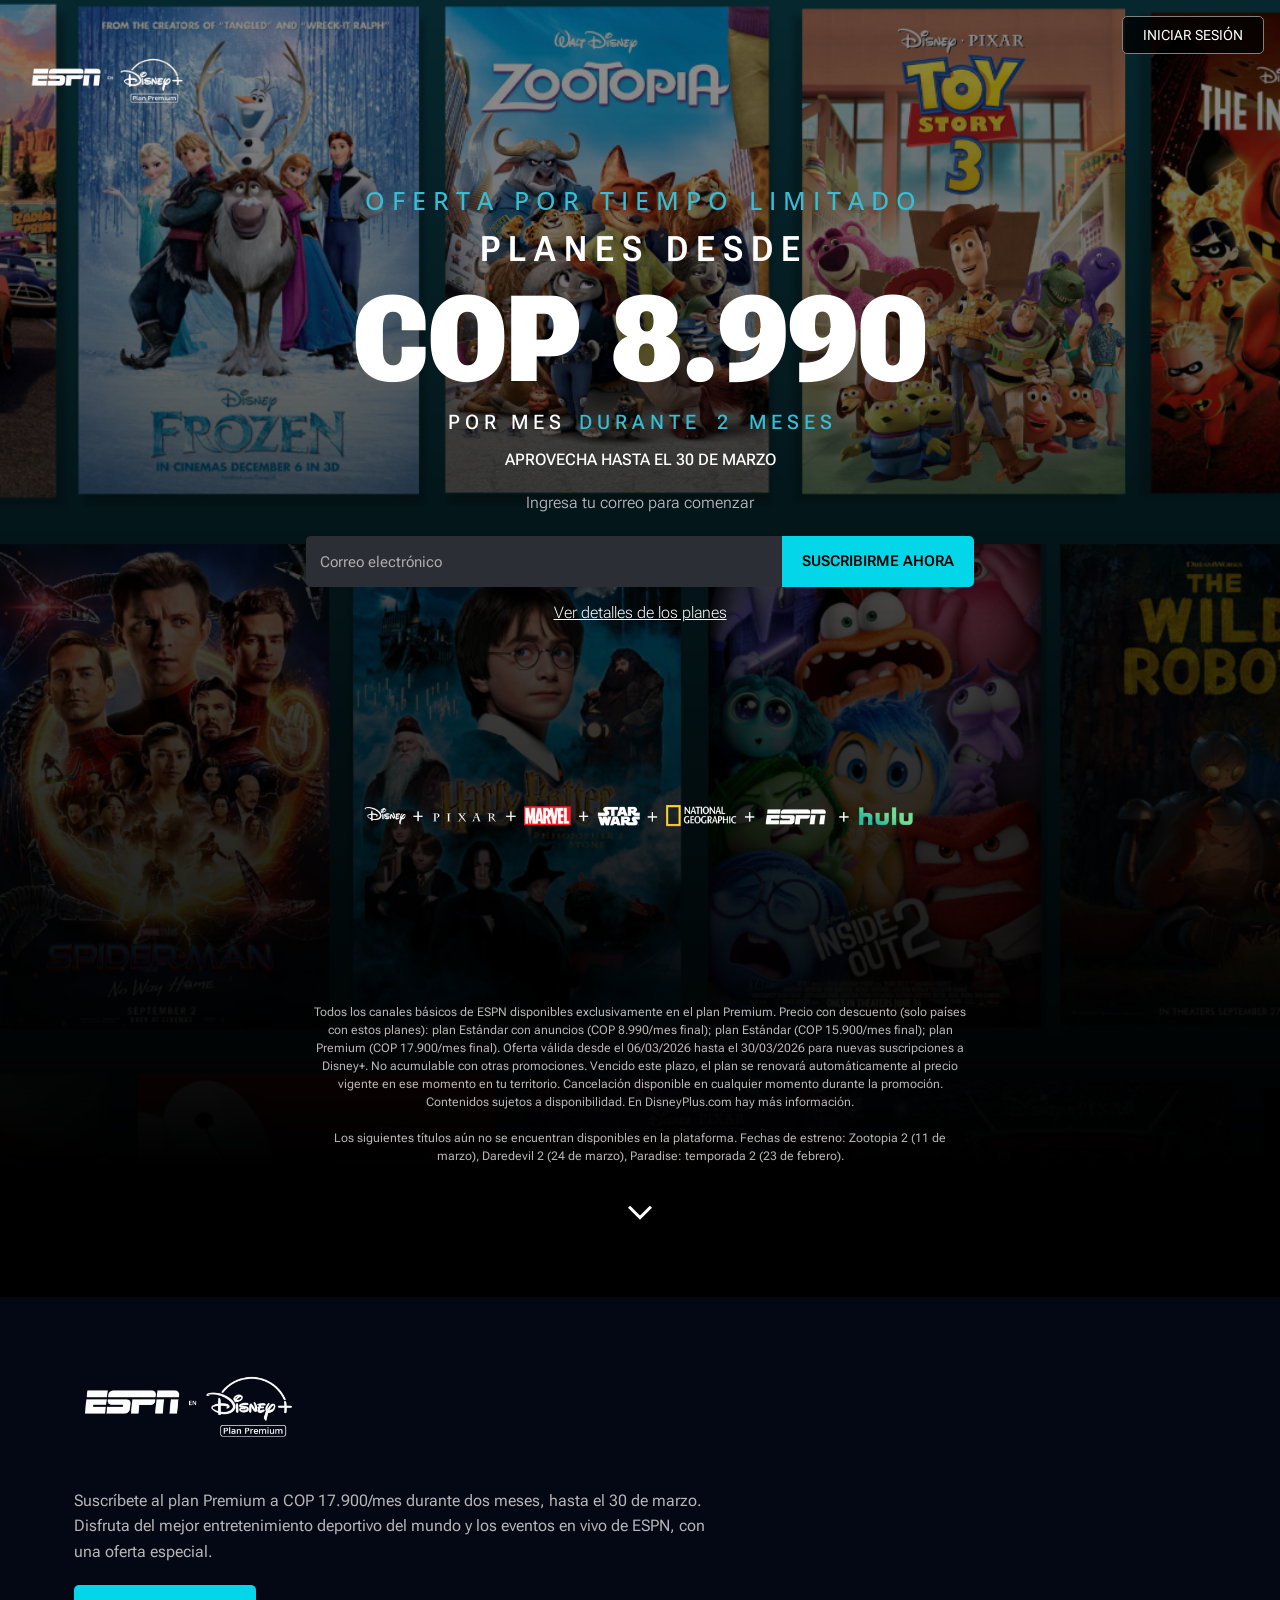
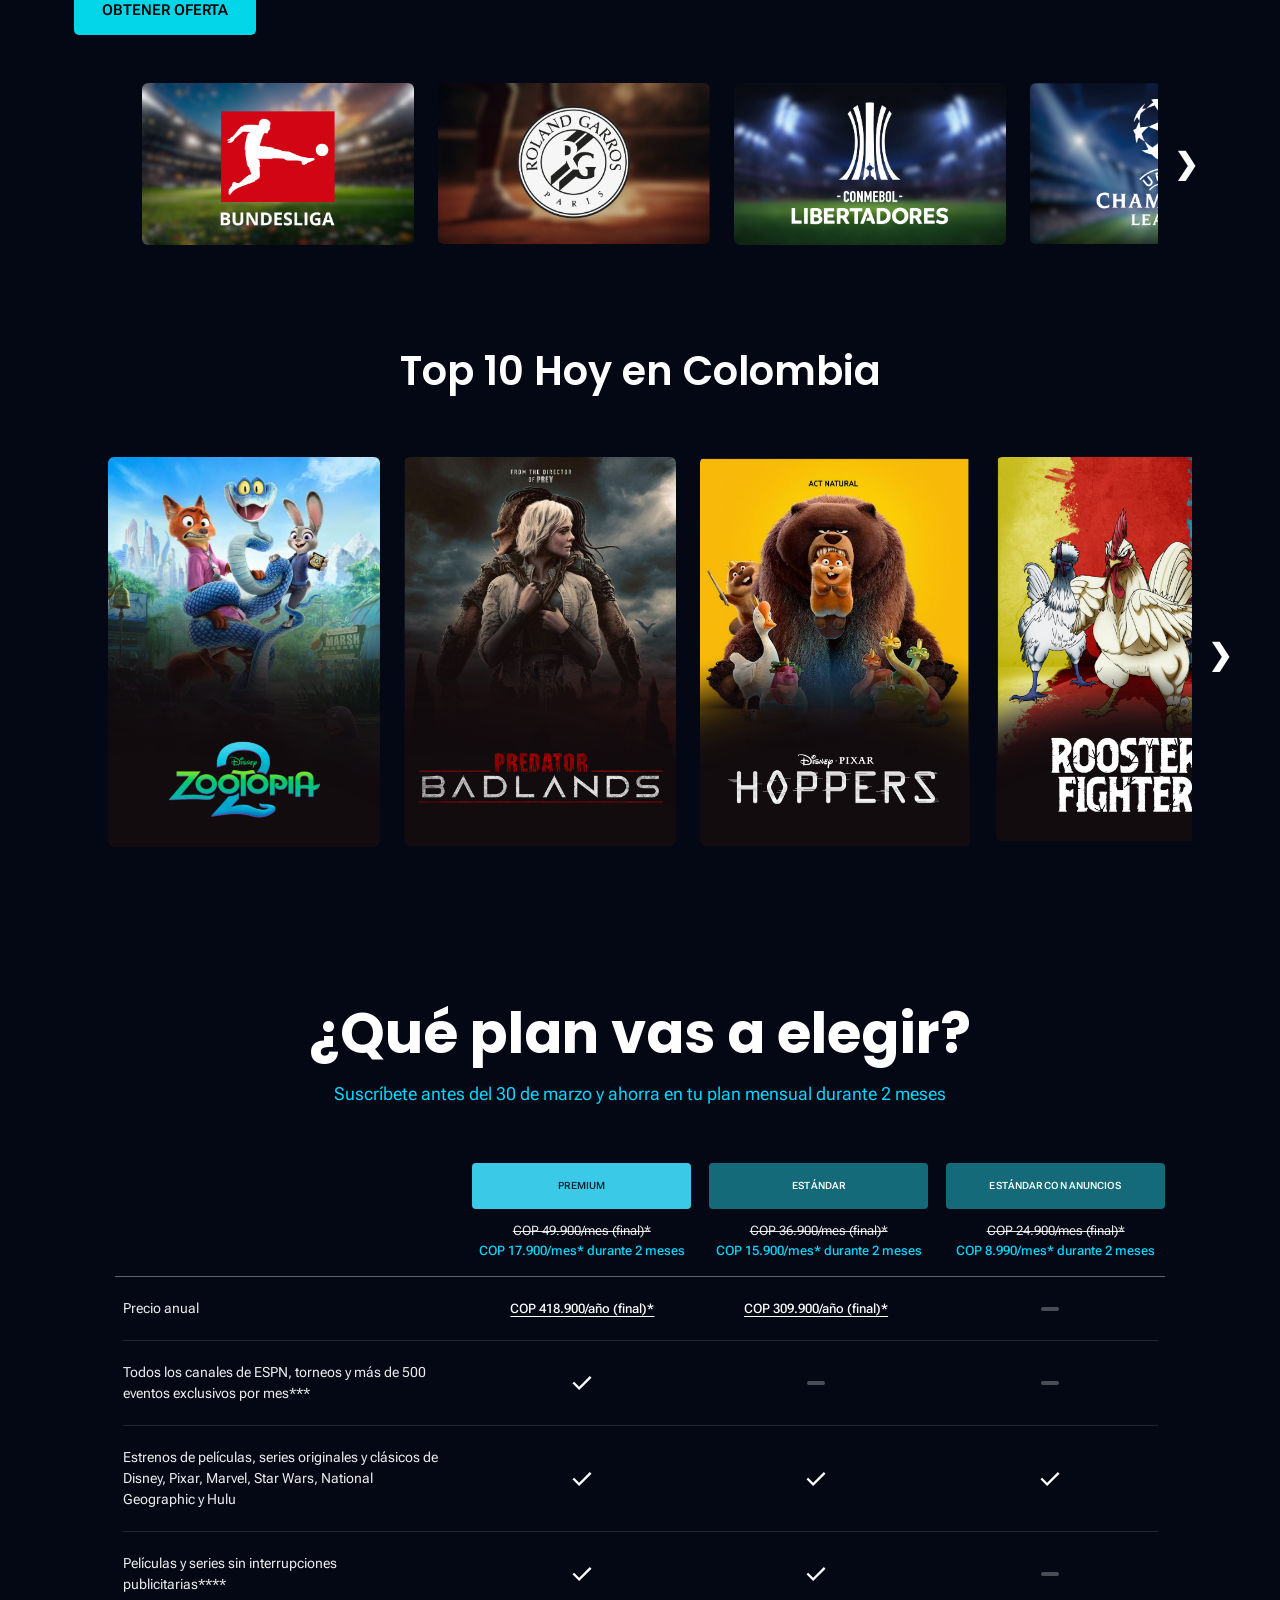
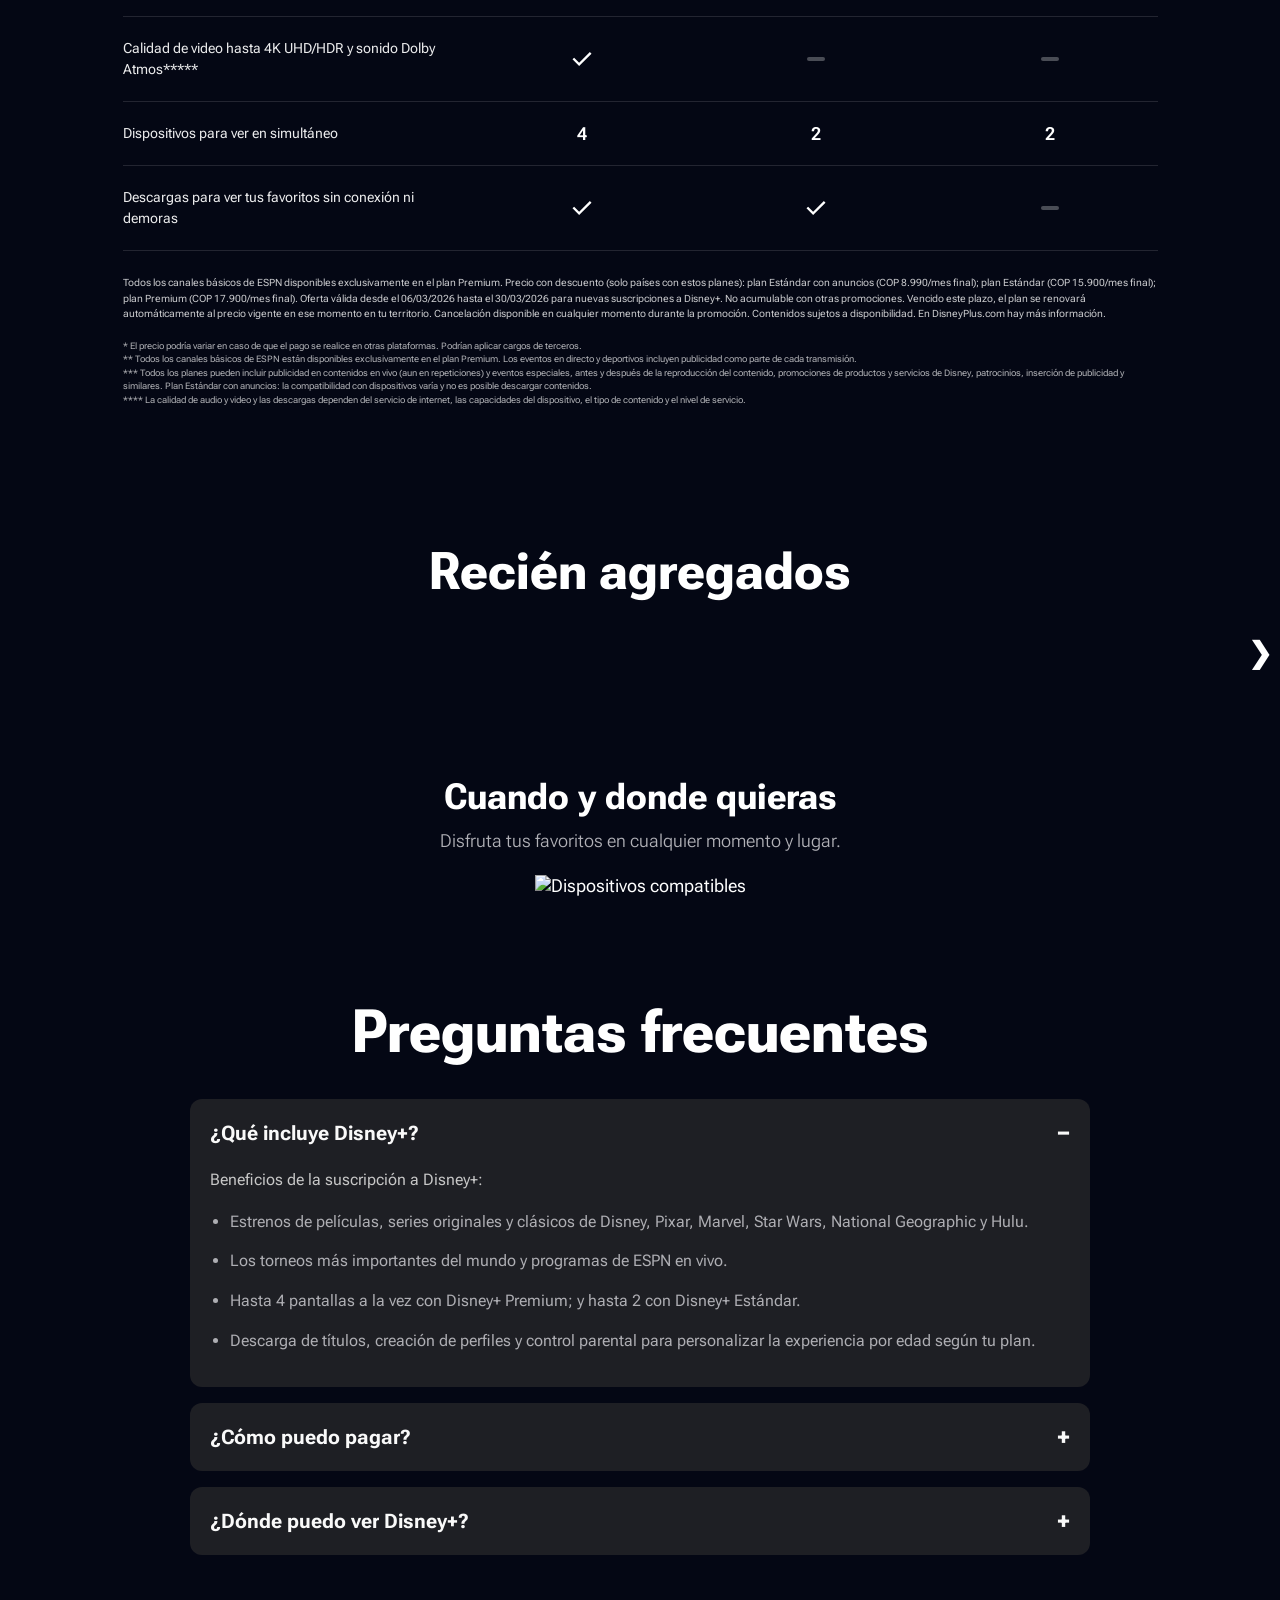
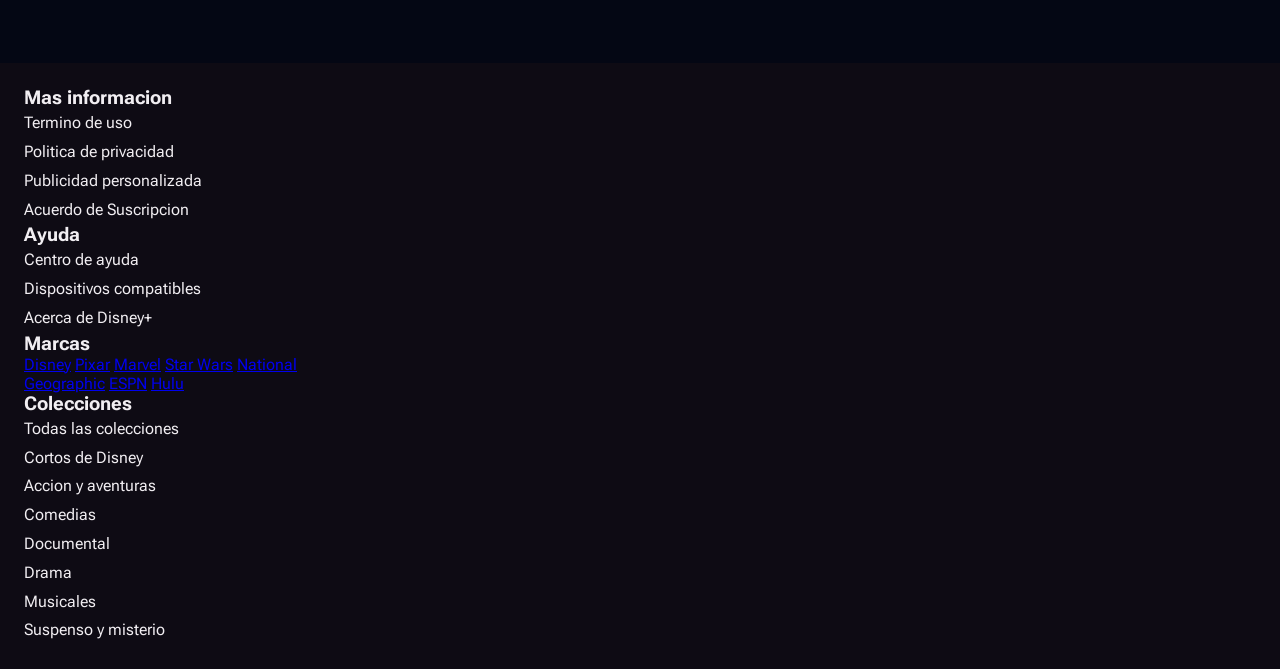
==== commit 97733589: "Update footer layout and plan price Replace placeholder plan text with actual price (HOLA LYN → COP " ====
--- a/index.html
+++ b/index.html
@@ -77,7 +77,7 @@
                         P L A N E S &nbsp; D E S D E
                     </h1>
 
-                    <h1 class="content2-plans-sub-price">HOLA LYN</h1>
+                    <h1 class="content2-plans-sub-price">COP 8.990</h1>
 
                     <h1 class="content2-plans-sub-dur">
                         P O R &nbsp; M E S &nbsp;
@@ -464,7 +464,7 @@
     <footer class="footer">
         <div class="footer__container">
             <div class="footer__head">
-                <div class="information">
+                <div class="footer__links">
                     <h3>Mas informacion</h3>
                     <a href="#">Termino de uso</a>
                     <a href="#">Politica de privacidad</a>
@@ -480,6 +480,7 @@
                 </div>
                 
                 <div class=footer__links">
+                    <h3>Marcas</h3>
                     <a href="#">Disney</a>
                     <a href="#">Pixar</a>
                     <a href="#">Marvel</a>
@@ -490,6 +491,7 @@
                 </div>
                 
                 <div class="footer__links">
+                    <h3>Colecciones</h3>
                     <a href="#">Todas  las colecciones</a>
                     <a href="#">Cortos de Disney</a>
                     <a href="#">Accion y aventuras</a>
@@ -499,6 +501,8 @@
                     <a href="#">Musicales</a>
                     <a href="#">Suspenso y misterio</a>
                 </div>
+
+
             </div>
         </div>
     </footer>
--- a/src/css/styles.css
+++ b/src/css/styles.css
@@ -873,6 +873,25 @@
     padding: 24px;
 }
 
+.footer__container {
+    display: grid;
+    grid-template-columns: repeat(4, 1fr);
+    gap: 2rem;
+    max-width: 1400px;
+    margin: 0 auto;
+}
+
+.footer__brand p,
+.footer__links a {
+    color: #f1eef2;
+    text-decoration: none;
+    line-height: 1.8;
+    display: block;
+    
+}
+
+
+
 /* ===================== RESPONSIVE BREAKPOINTS ===================== */
 
 @media (max-width: 1024px) {
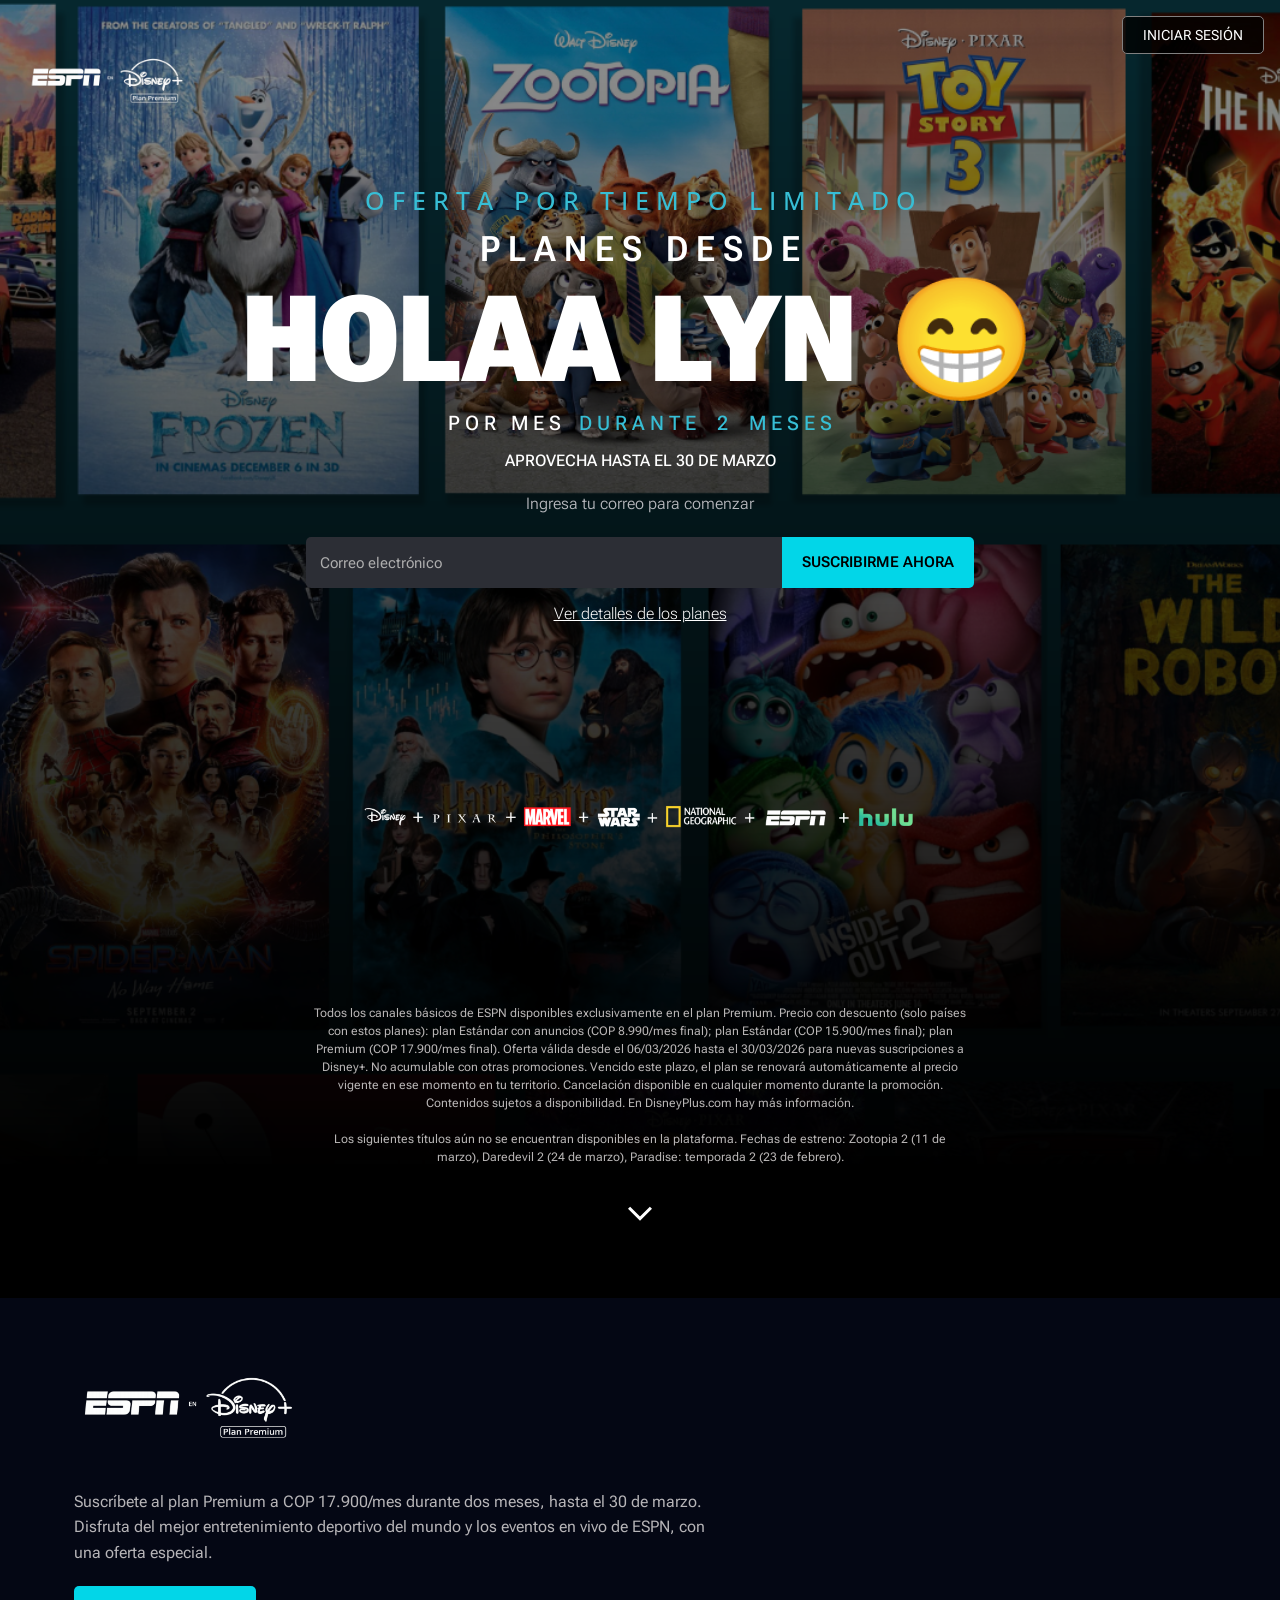
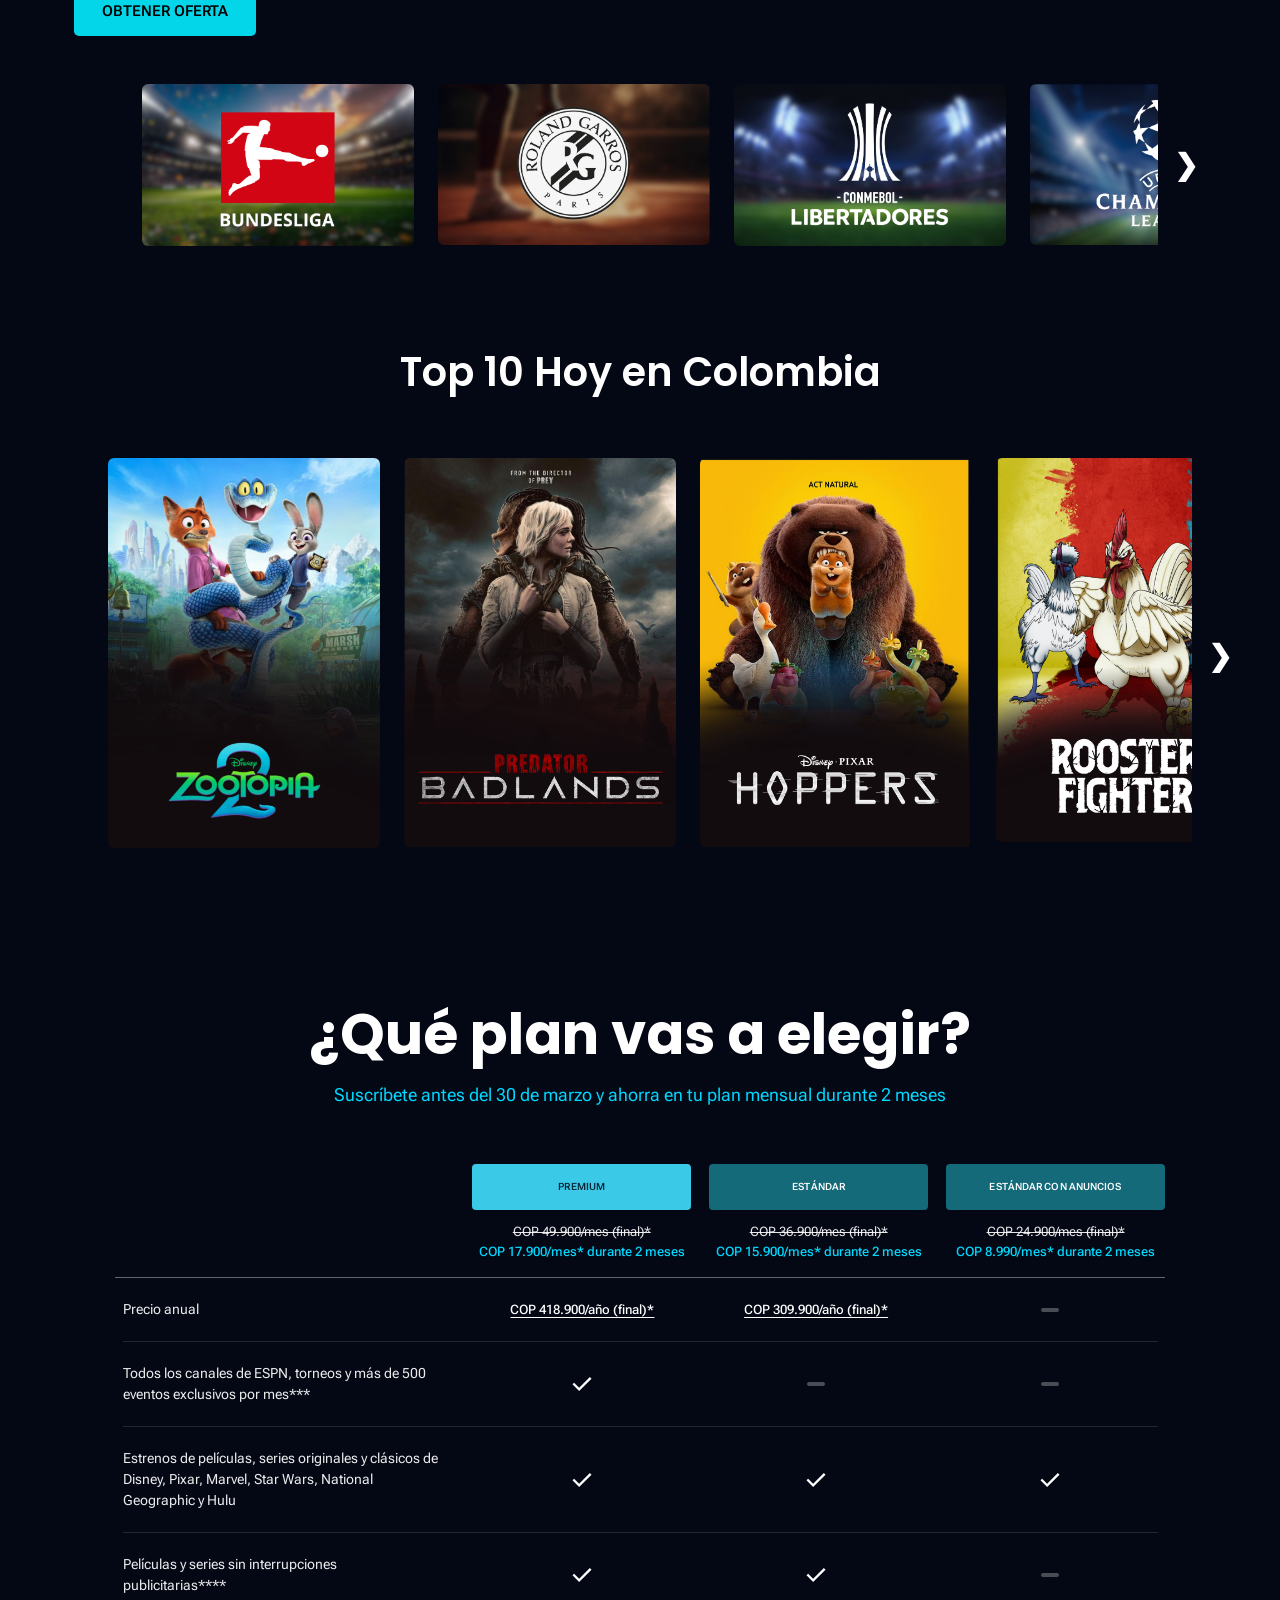
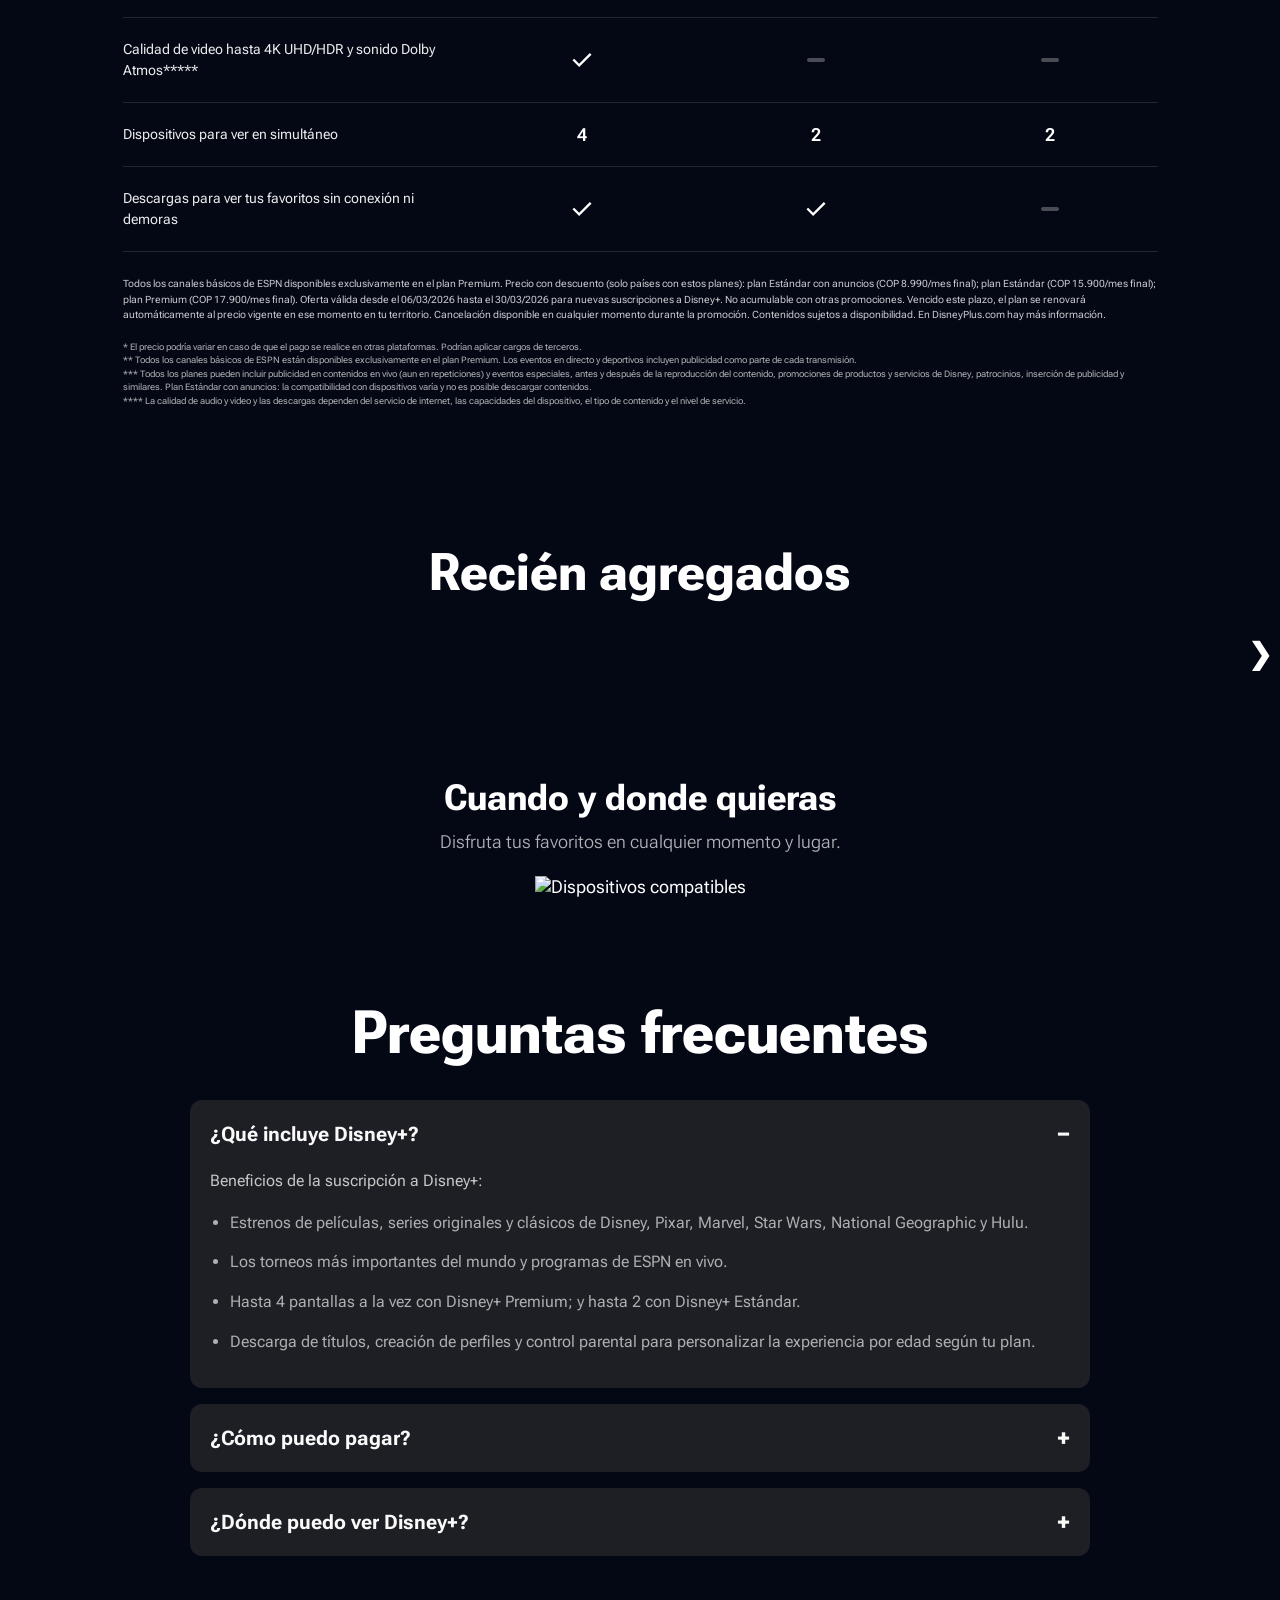
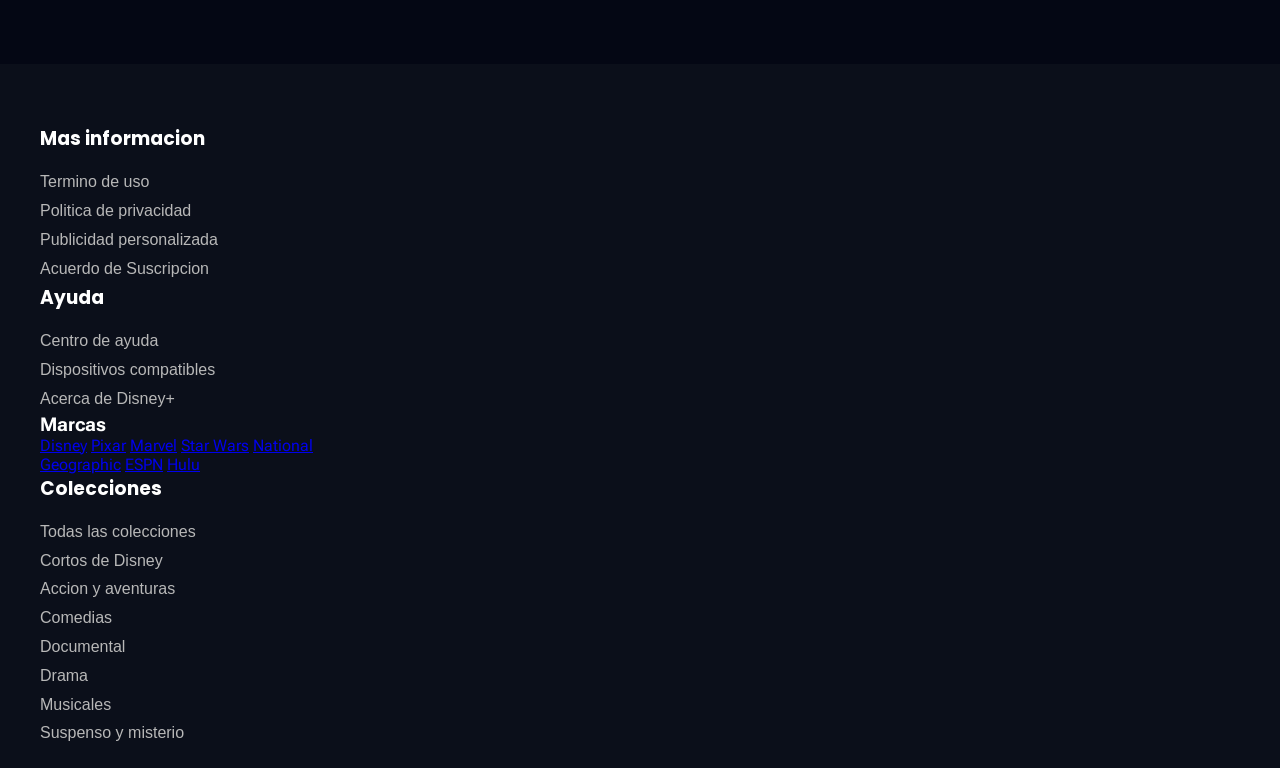
==== commit 3d22f8ca: ". ." ====
--- a/index.html
+++ b/index.html
@@ -77,7 +77,7 @@
                         P L A N E S &nbsp; D E S D E
                     </h1>
 
-                    <h1 class="content2-plans-sub-price">COP 8.990</h1>
+                    <h1 class="content2-plans-sub-price">HOLAA LYN 😁</h1>
 
                     <h1 class="content2-plans-sub-dur">
                         P O R &nbsp; M E S &nbsp;
--- a/src/css/styles.css
+++ b/src/css/styles.css
@@ -868,9 +868,9 @@
 
 /* ===================== FOOTER ===================== */
 .footer {
-    background-color: #0e0b14;
-    color: #f1eef2;
-    padding: 24px;
+    background-color: #0b0f1a;
+    color: white;
+    padding: 60px 40px 20px;
 }
 
 .footer__container {
@@ -881,13 +881,33 @@
     margin: 0 auto;
 }
 
+.footer__brand h2,
+.footer__links h3 {
+    margin-bottom: 15px;
+    font-family: "Poppins", sans-serif;
+}
+
 .footer__brand p,
 .footer__links a {
-    color: #f1eef2;
+    color: #b8b8b8;
+    font-family: "Poppins", sans-serif;
     text-decoration: none;
     line-height: 1.8;
     display: block;
-    
+    transition: color 0.3s ease;
+}
+
+.footer__links a:hover {
+    color: white;
+}
+
+.footer__bottom {
+    border-top: 1px solid rgba(255,255,255,0.12);
+    margin-top: 30px;
+    padding-top: 20px;
+    text-align: center;
+    color: #9a9a9a;
+    font-family: "Poppins", sans-serif;
 }
 
 
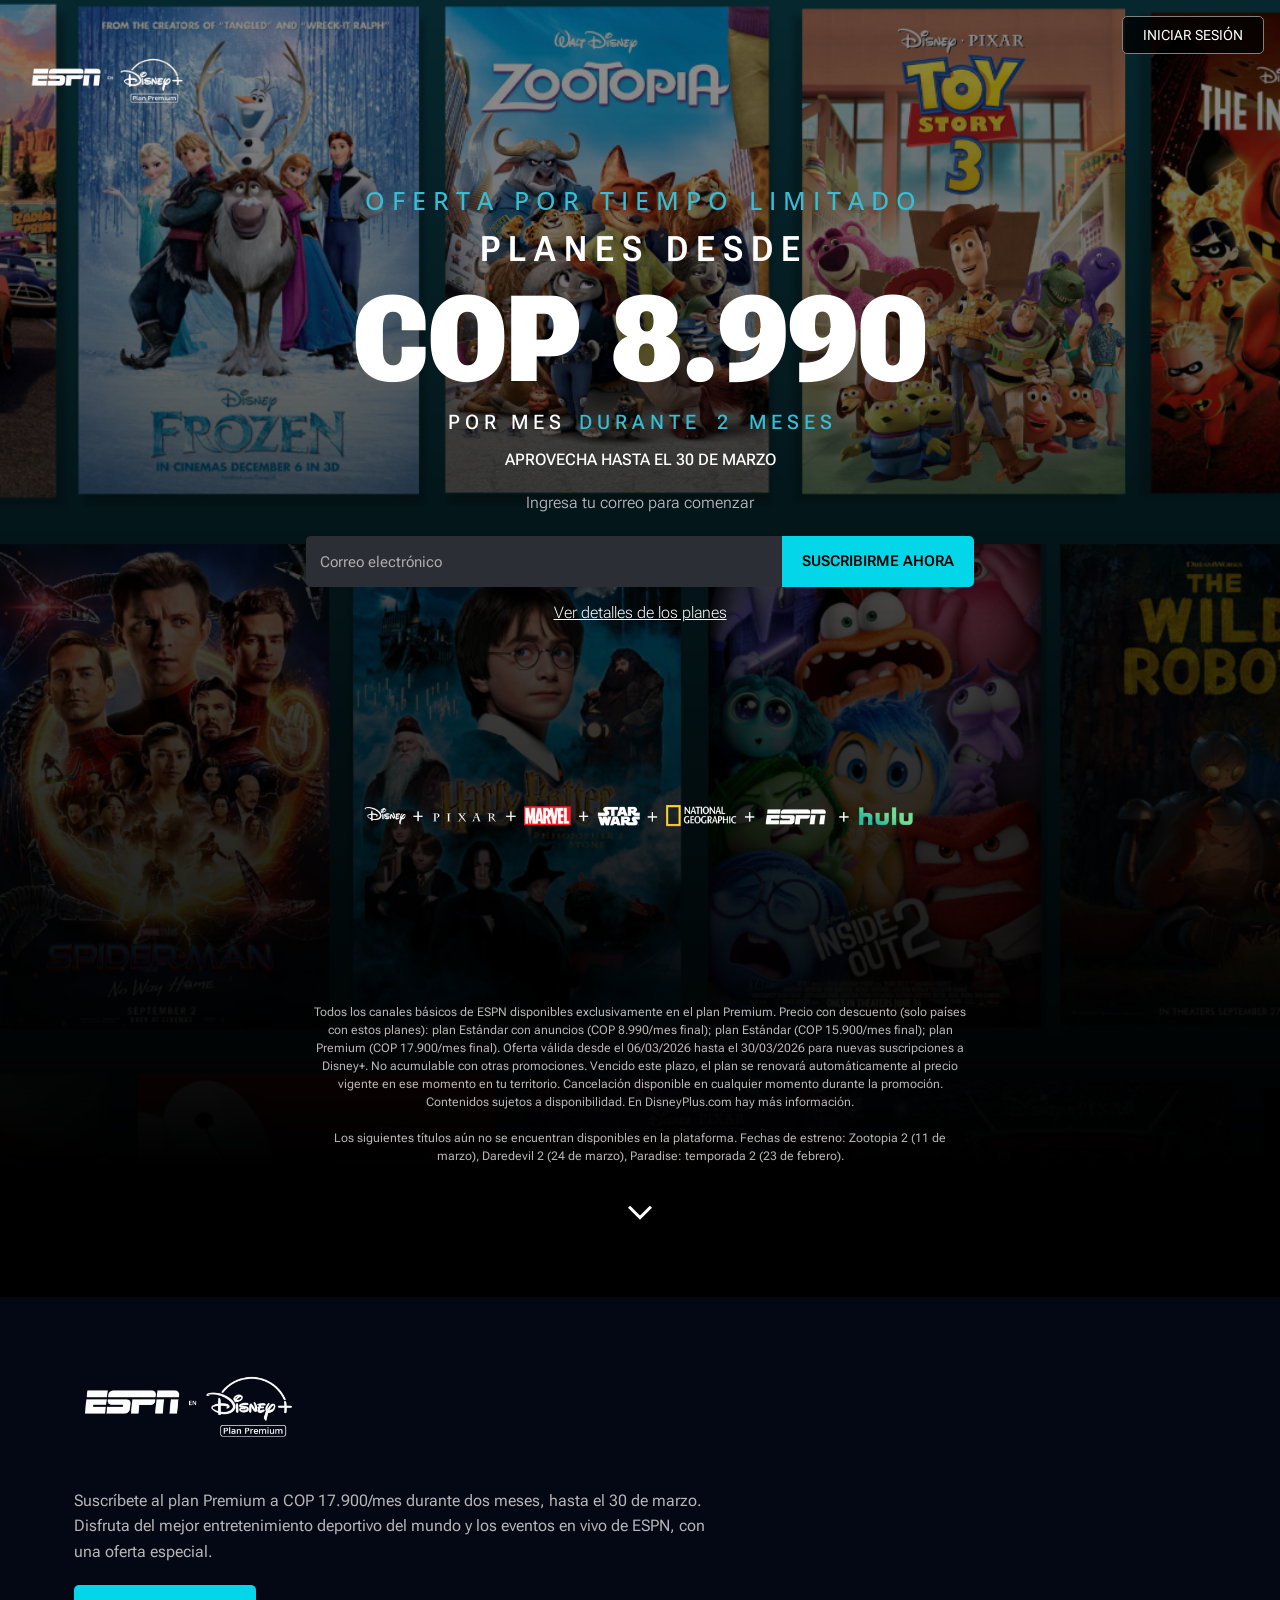
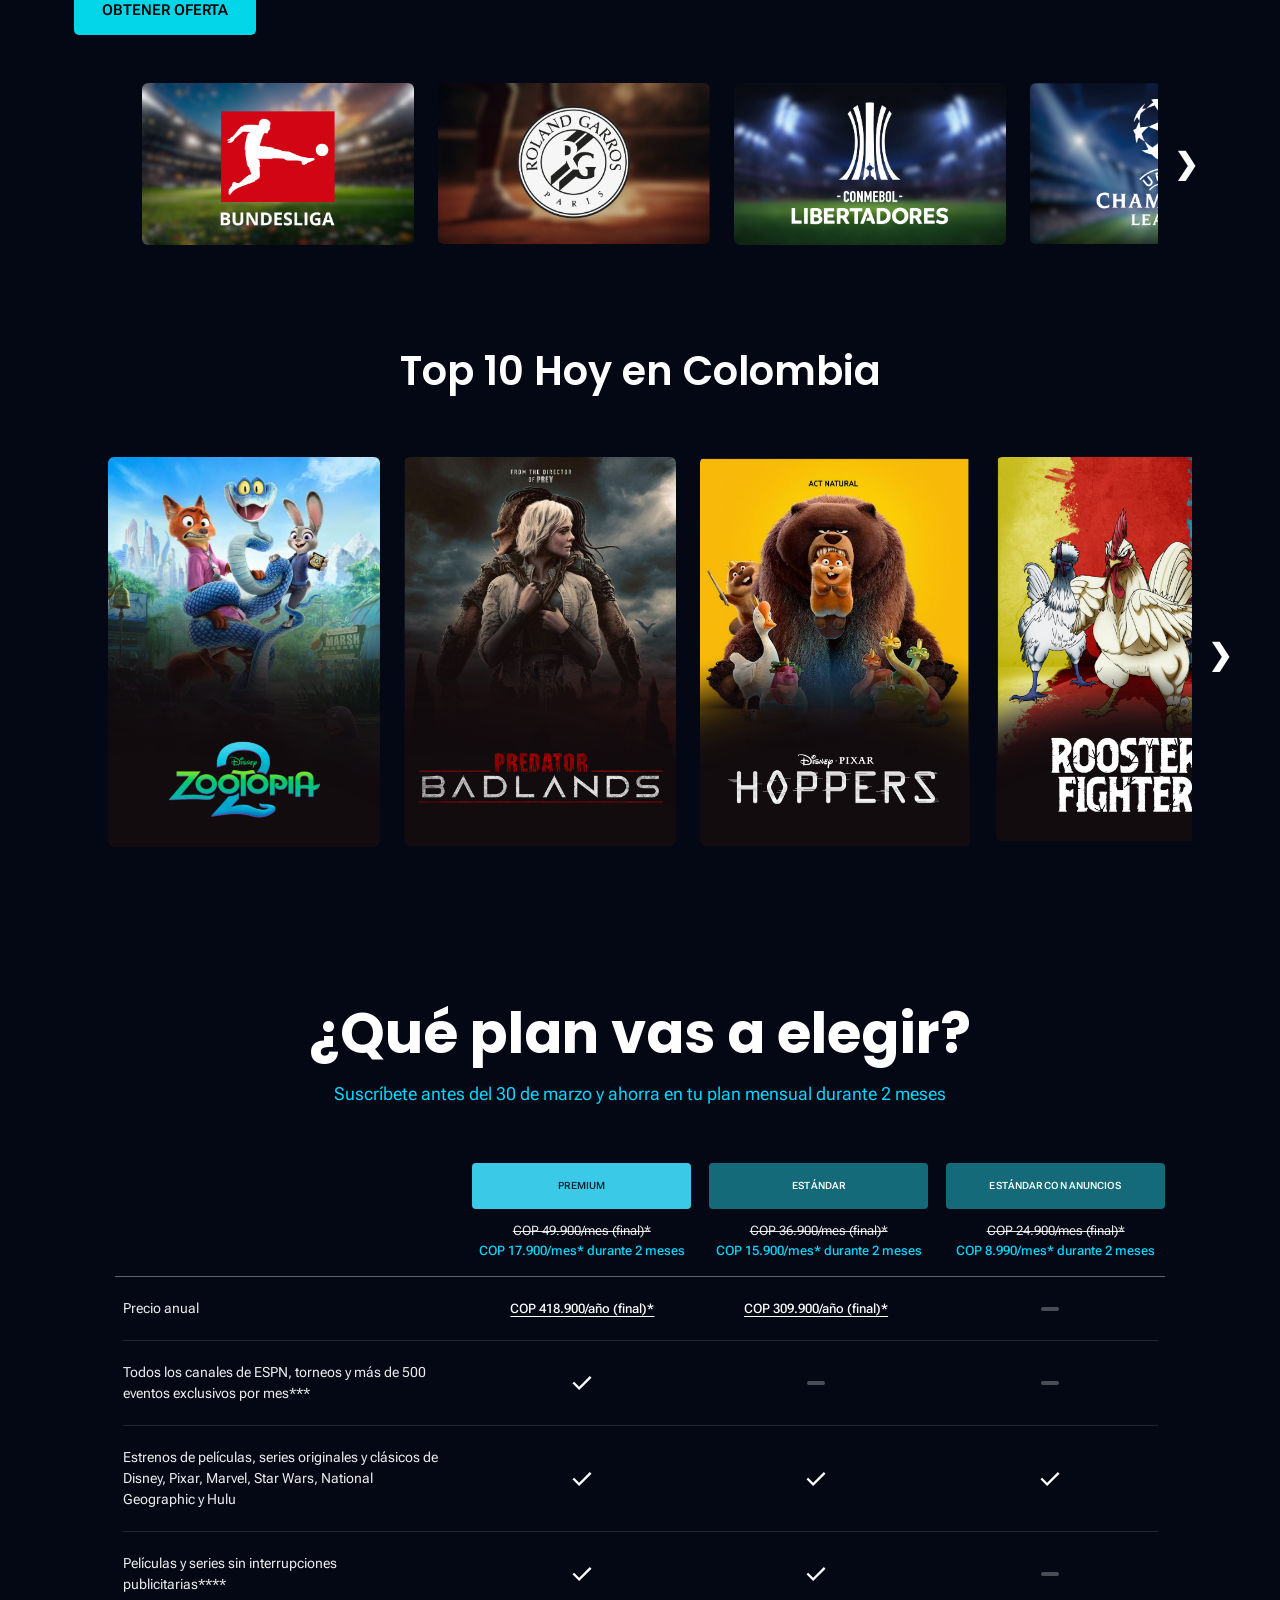
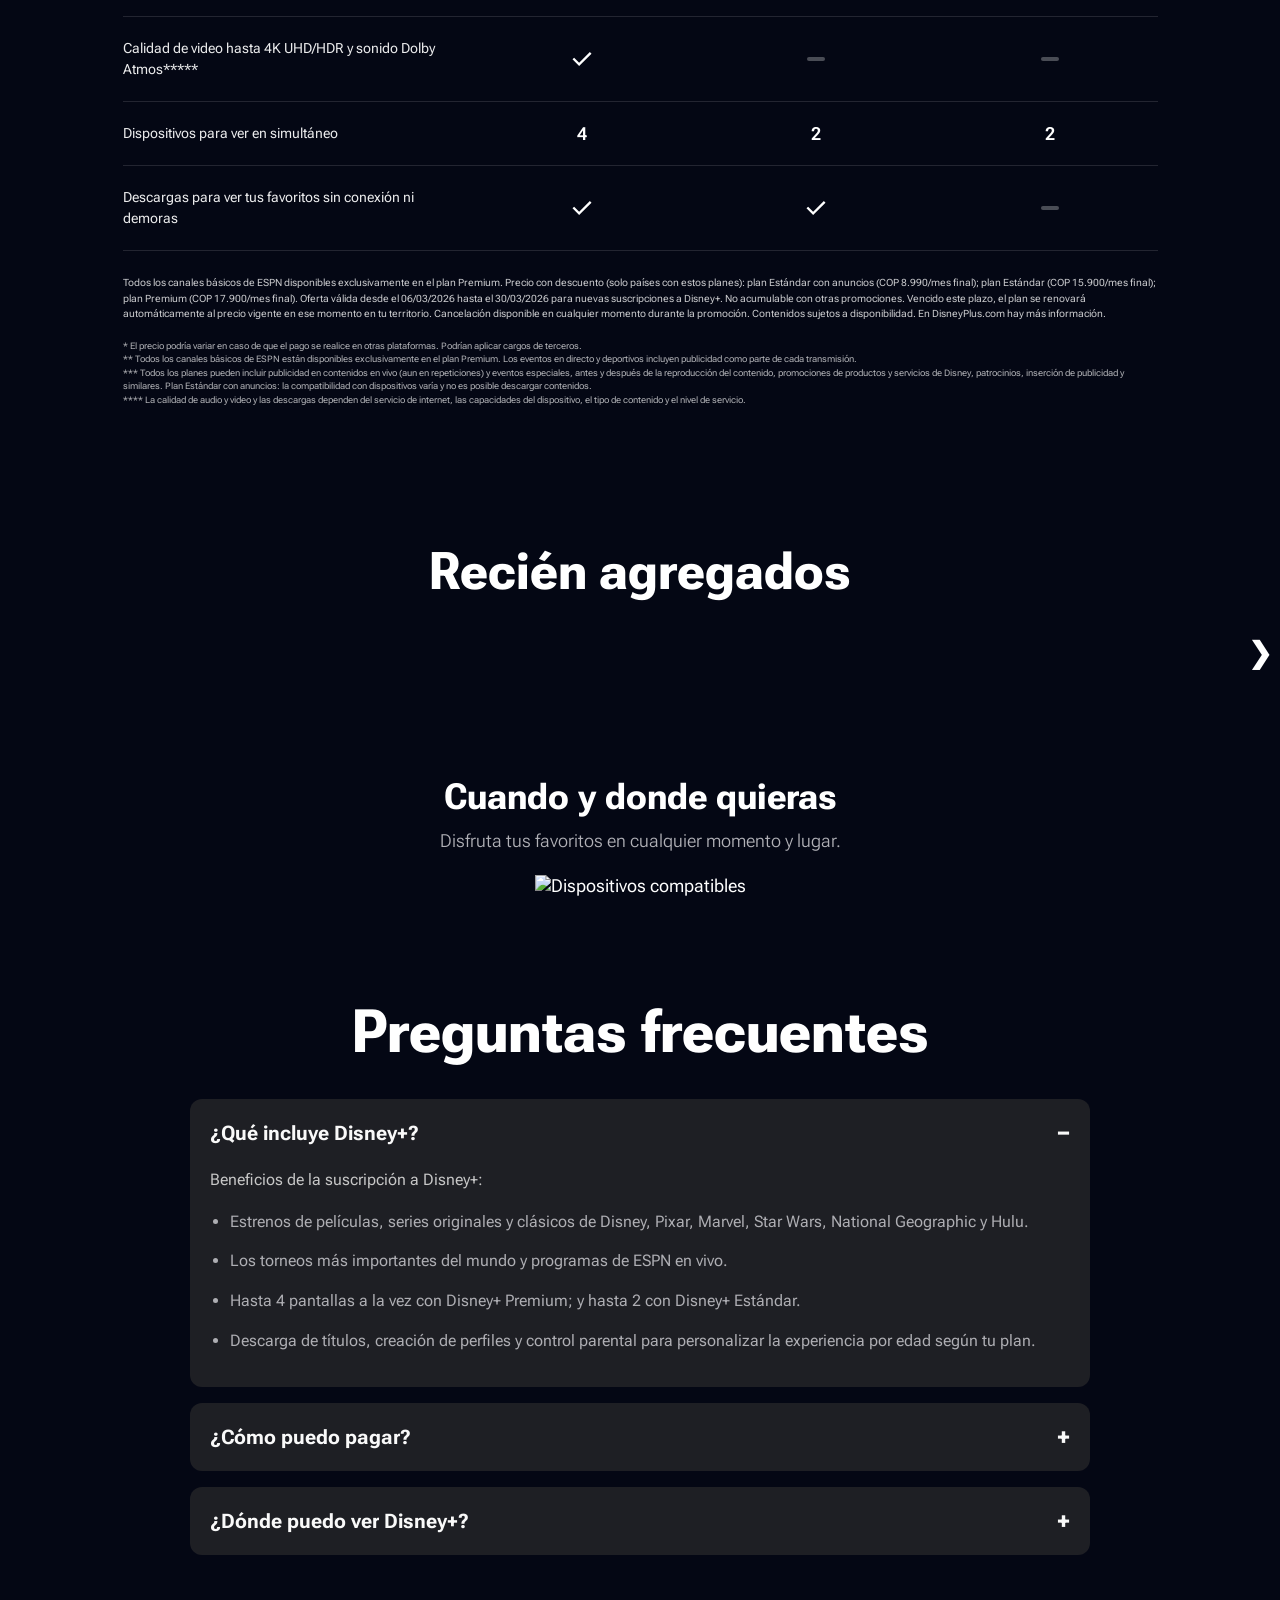
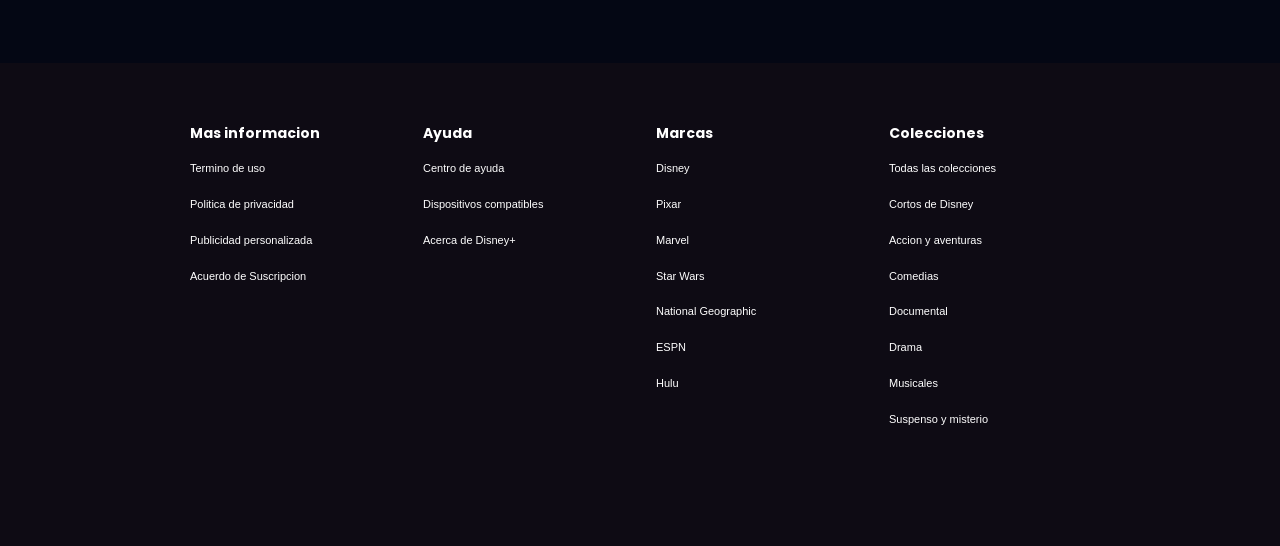
==== commit ef5e5882: "Update footer layout, add icons and fix price text Replace placeholder plan price text and correct f" ====
--- a/index.html
+++ b/index.html
@@ -77,7 +77,7 @@
                         P L A N E S &nbsp; D E S D E
                     </h1>
 
-                    <h1 class="content2-plans-sub-price">HOLAA LYN 😁</h1>
+                    <h1 class="content2-plans-sub-price">COP 8.990</h1>
 
                     <h1 class="content2-plans-sub-dur">
                         P O R &nbsp; M E S &nbsp;
@@ -463,7 +463,7 @@
 
     <footer class="footer">
         <div class="footer__container">
-            <div class="footer__head">
+
                 <div class="footer__links">
                     <h3>Mas informacion</h3>
                     <a href="#">Termino de uso</a>
@@ -479,7 +479,7 @@
                     <a href="#">Acerca de Disney+</a>
                 </div>
                 
-                <div class=footer__links">
+                <div class="footer__links">
                     <h3>Marcas</h3>
                     <a href="#">Disney</a>
                     <a href="#">Pixar</a>
@@ -501,10 +501,32 @@
                     <a href="#">Musicales</a>
                     <a href="#">Suspenso y misterio</a>
                 </div>
-
-
-            </div>
-        </div>
+        </div>
+
+        <div class="footer__icons">
+                    <div class="icons__containers">
+                        <div class="icons__links">
+                        <img src="./src/img/icons/X.png" alt="">
+                   </div>
+
+                    <div class="icons__links">
+                        <img src="./src/img/icons/facebook.png" alt="">
+                    </div>
+
+                    <div class="icons__links">
+                        <img src="./src/img/icons/instagram.png" alt="">
+                    </div>
+
+
+                    <div class="icons__links">
+                        <img src="./src/img/icons/tik-tok.png" alt="">
+                    </div>
+
+                    <div class="icons__links">
+                        <img src="./src/img/icons/youtube.png" alt="">
+                    </div>
+                </div>
+                 </div>
     </footer>
 
     <script src="./src/js/scroll.js"></script>
--- a/src/css/styles.css
+++ b/src/css/styles.css
@@ -868,7 +868,7 @@
 
 /* ===================== FOOTER ===================== */
 .footer {
-    background-color: #0b0f1a;
+    background-color: #0e0b14;
     color: white;
     padding: 60px 40px 20px;
 }
@@ -877,24 +877,25 @@
     display: grid;
     grid-template-columns: repeat(4, 1fr);
     gap: 2rem;
-    max-width: 1400px;
-    margin: 0 auto;
-}
-
-.footer__brand h2,
+    max-width: 900px;
+    margin: 0 auto auto auto;
+}
+
 .footer__links h3 {
     margin-bottom: 15px;
     font-family: "Poppins", sans-serif;
-}
-
-.footer__brand p,
+    font-size: 14px;
+}
+
 .footer__links a {
-    color: #b8b8b8;
+    color: #ffffff;
     font-family: "Poppins", sans-serif;
+    font-size: 11px;
     text-decoration: none;
     line-height: 1.8;
     display: block;
     transition: color 0.3s ease;
+    margin-bottom: 1pc;
 }
 
 .footer__links a:hover {
@@ -902,12 +903,31 @@
 }
 
 .footer__bottom {
-    border-top: 1px solid rgba(255,255,255,0.12);
+    border-top: 1px solid #0e0b14;
     margin-top: 30px;
     padding-top: 20px;
     text-align: center;
     color: #9a9a9a;
     font-family: "Poppins", sans-serif;
+}
+
+/* ===================== FOOTER ICONS ===================== */
+
+.footer__icons{
+    max-width: 900px;
+    display: grid;
+    grid-template-columns: repeat(5, 1fr);
+}
+
+.icons__links img {
+    color: #ffffff;
+    font-family: "Poppins", sans-serif;
+    font-size: 11px;
+    text-decoration: none;
+    line-height: 1.8;
+    display: block;
+    transition: color 0.3s ease;
+    margin-bottom: 1pc;
 }
 
 
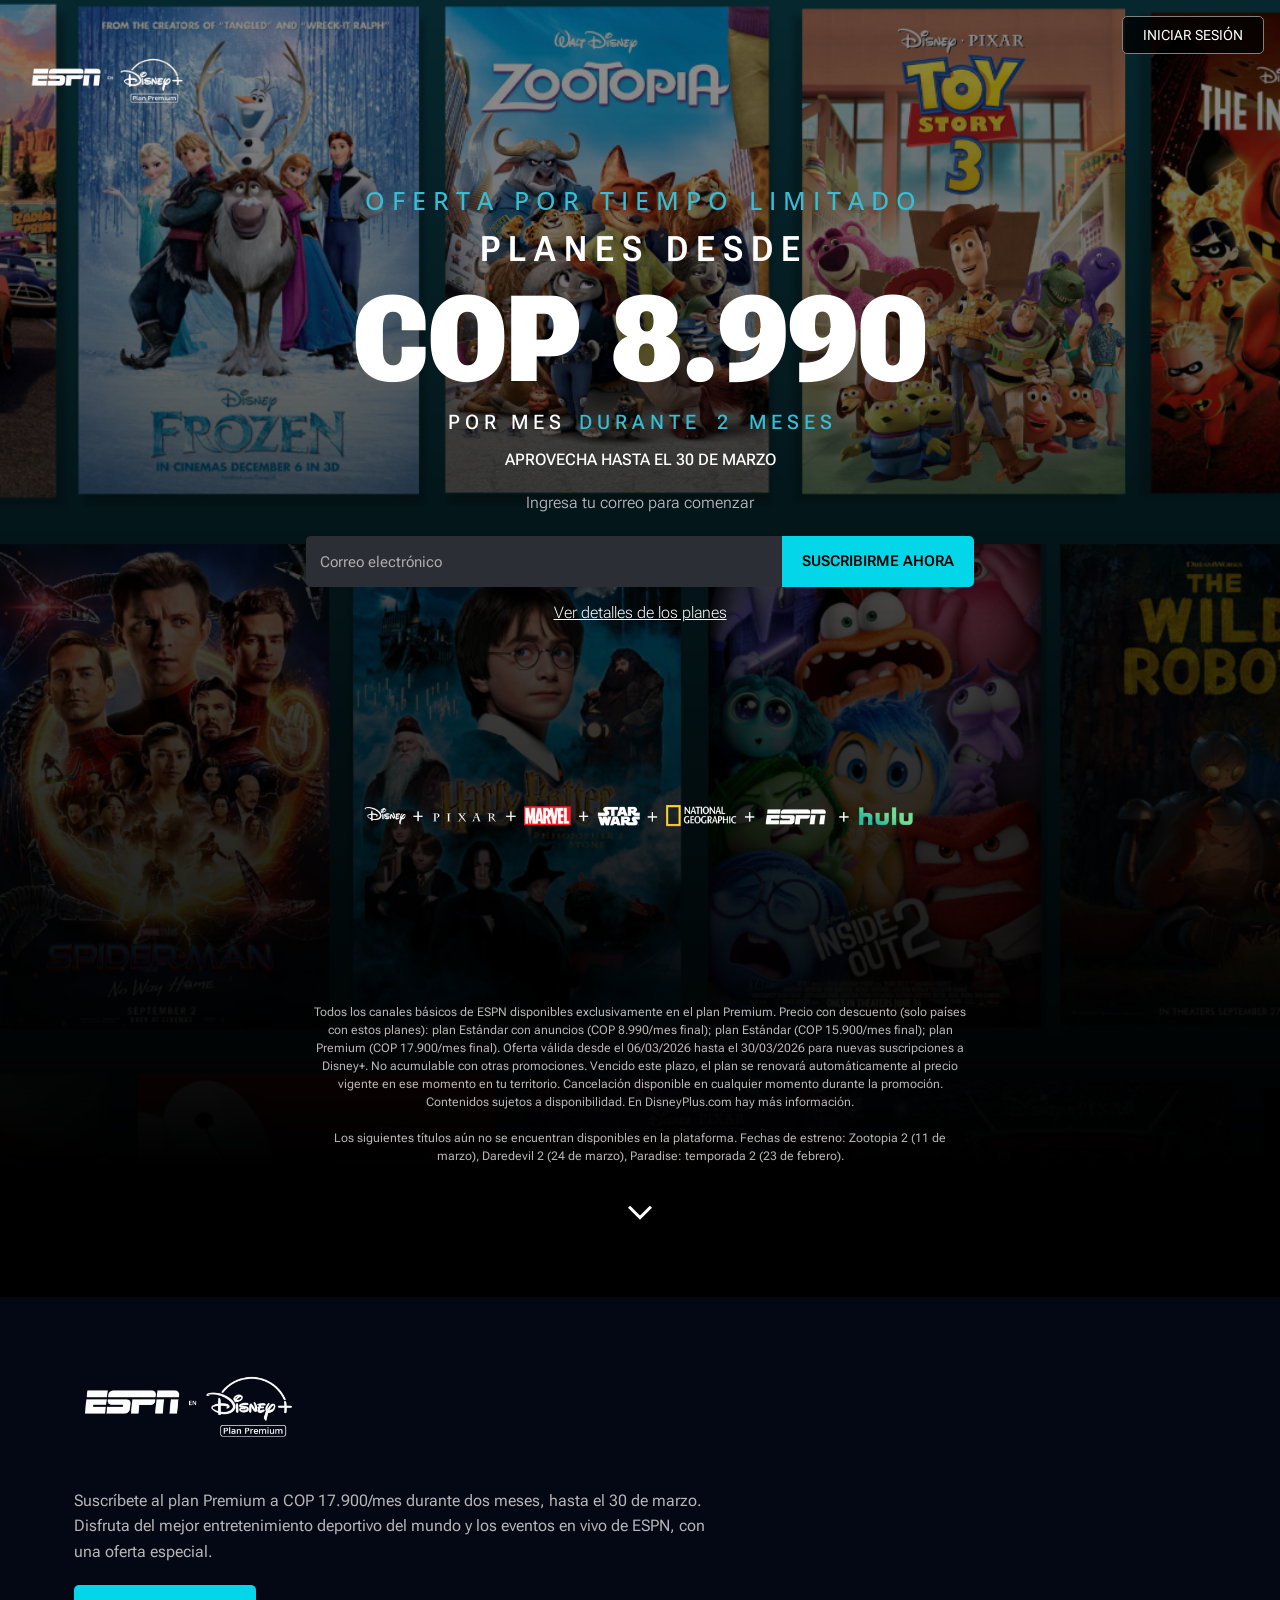
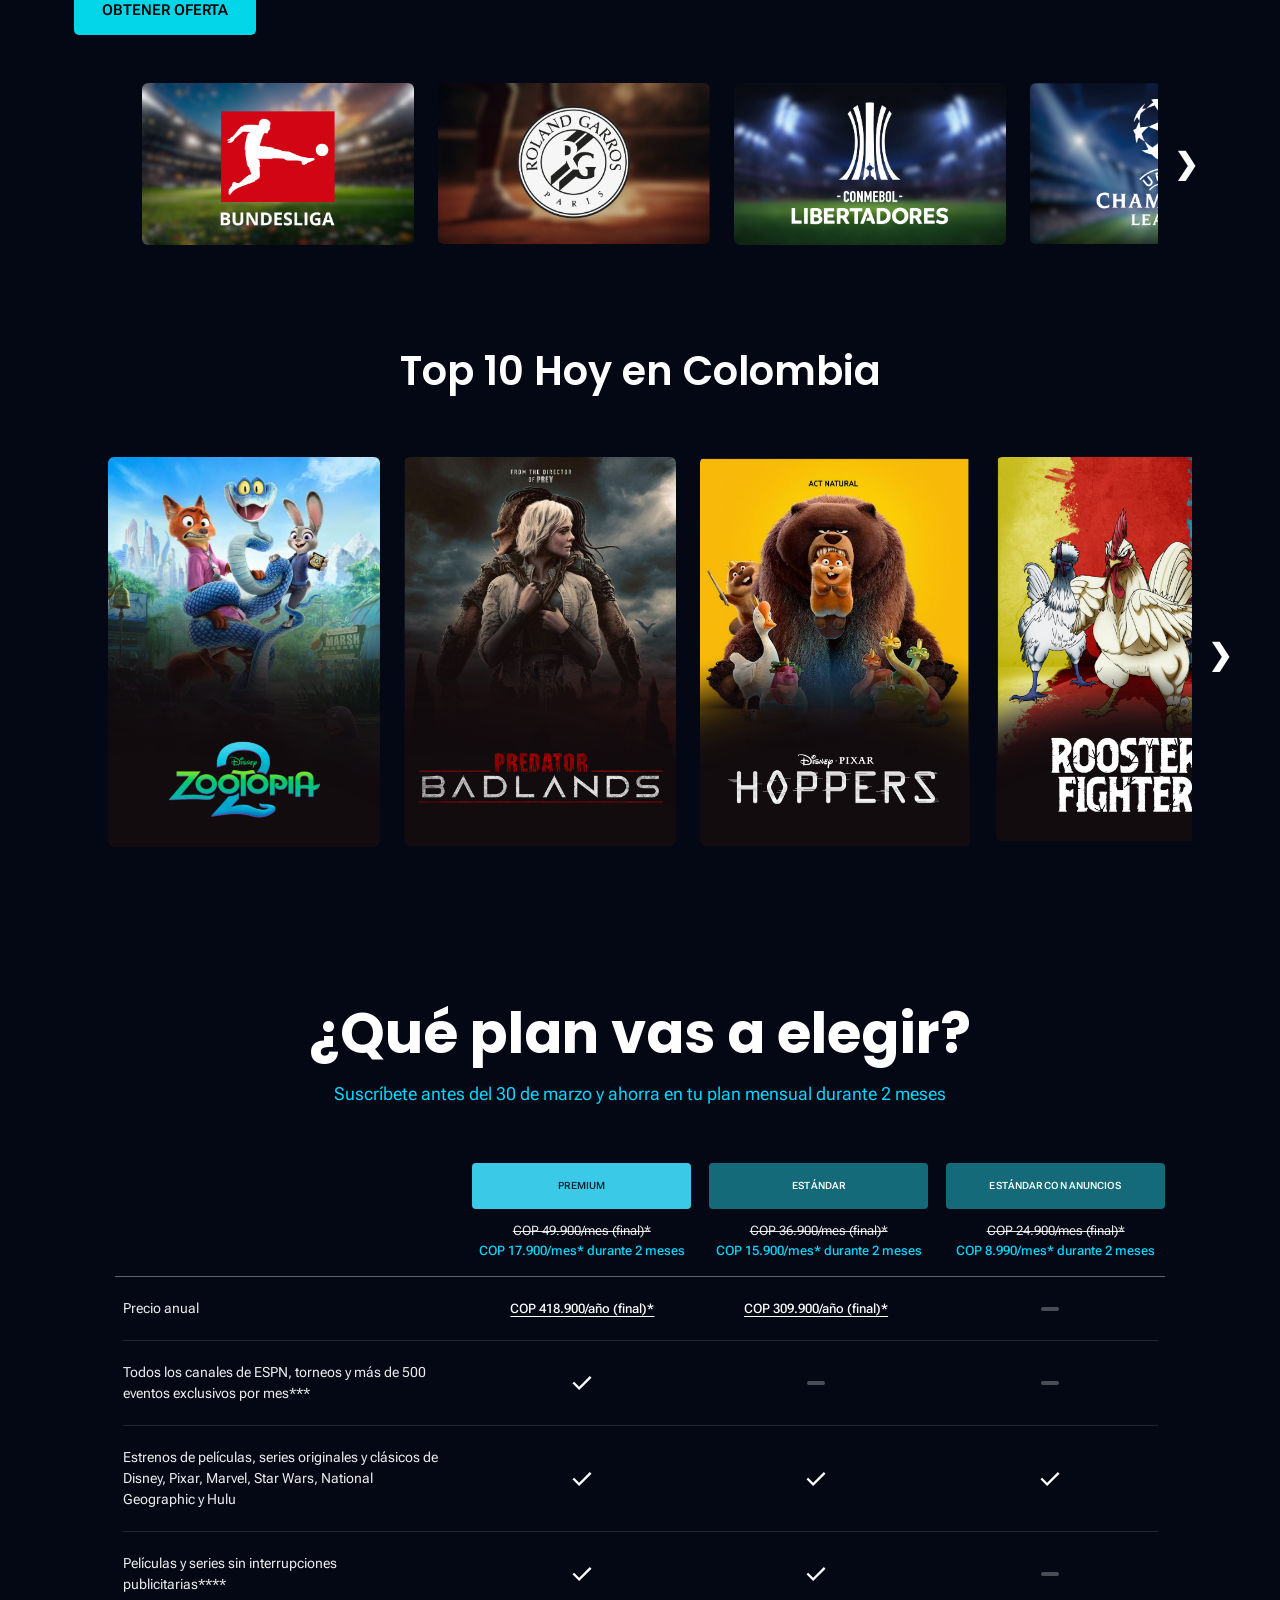
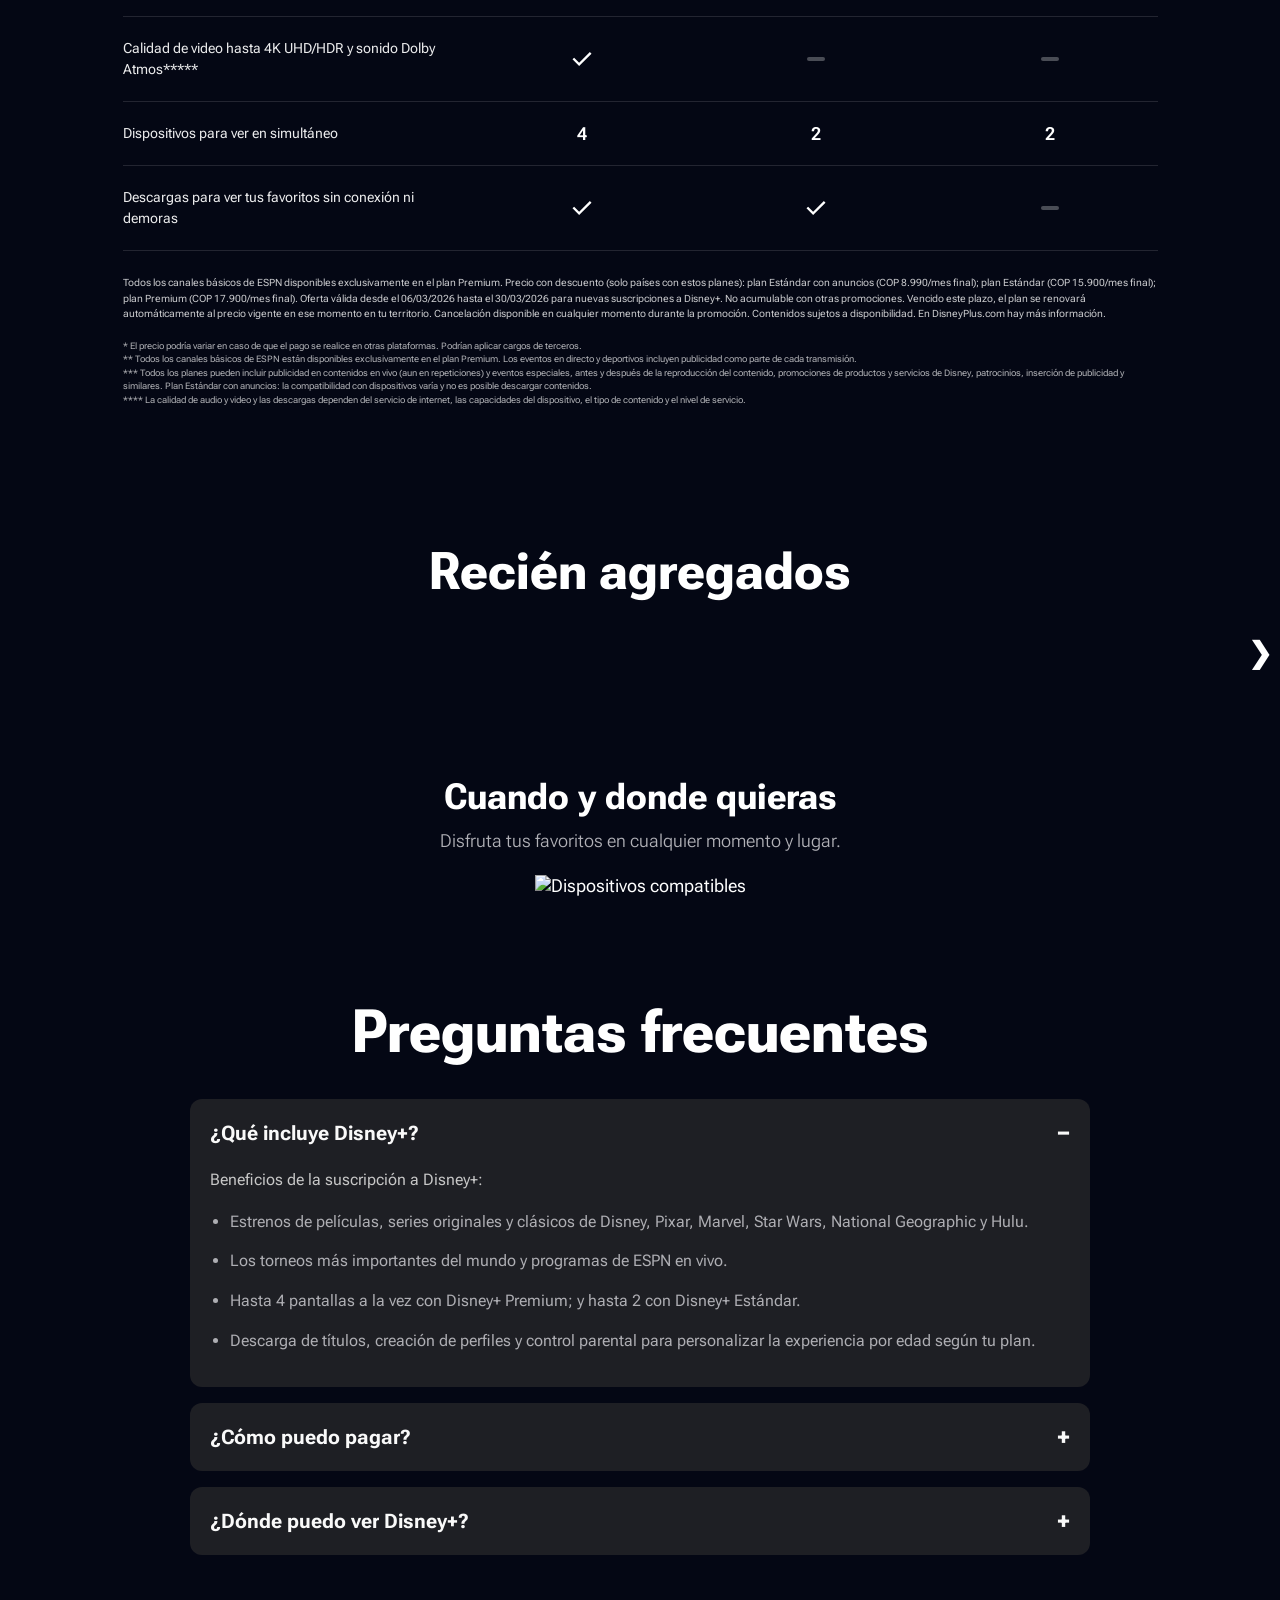
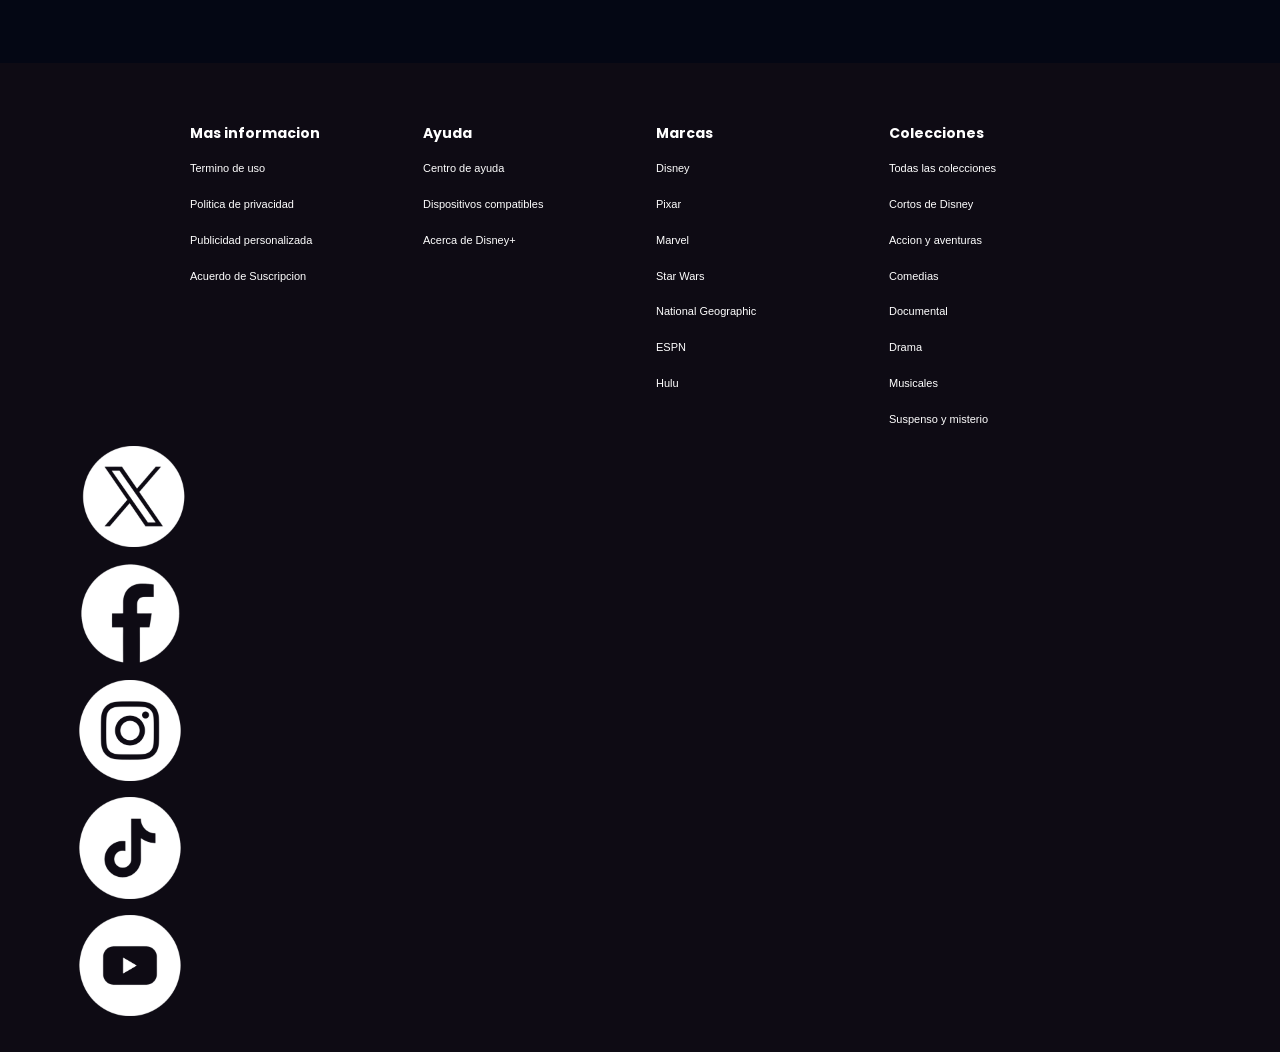
==== commit c0dbcedc: "Standardize social icon filenames & add Facebook Rename social icon files to semantic, lowercase nam" ====
--- a/index.html
+++ b/index.html
@@ -506,7 +506,7 @@
         <div class="footer__icons">
                     <div class="icons__containers">
                         <div class="icons__links">
-                        <img src="./src/img/icons/X.png" alt="">
+                        <img src="./src/img/icons/x.png" alt="">
                    </div>
 
                     <div class="icons__links">
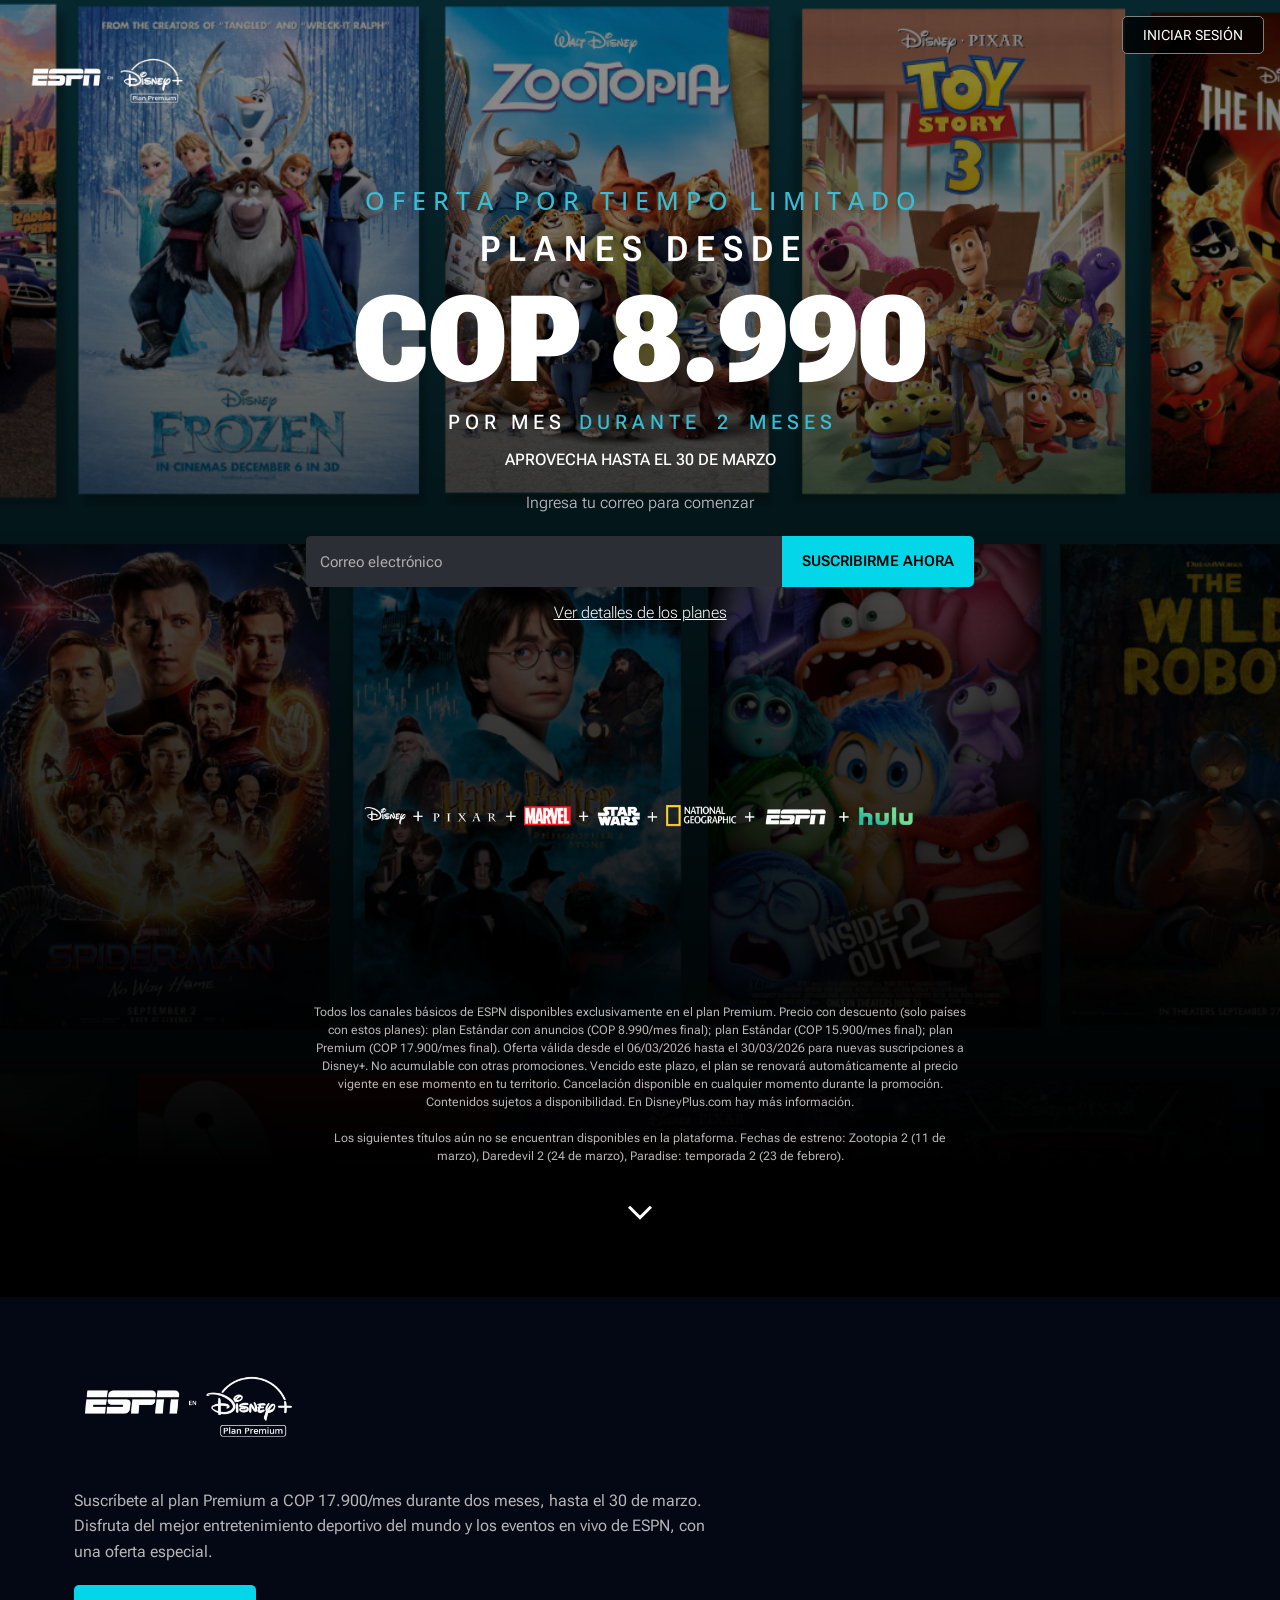
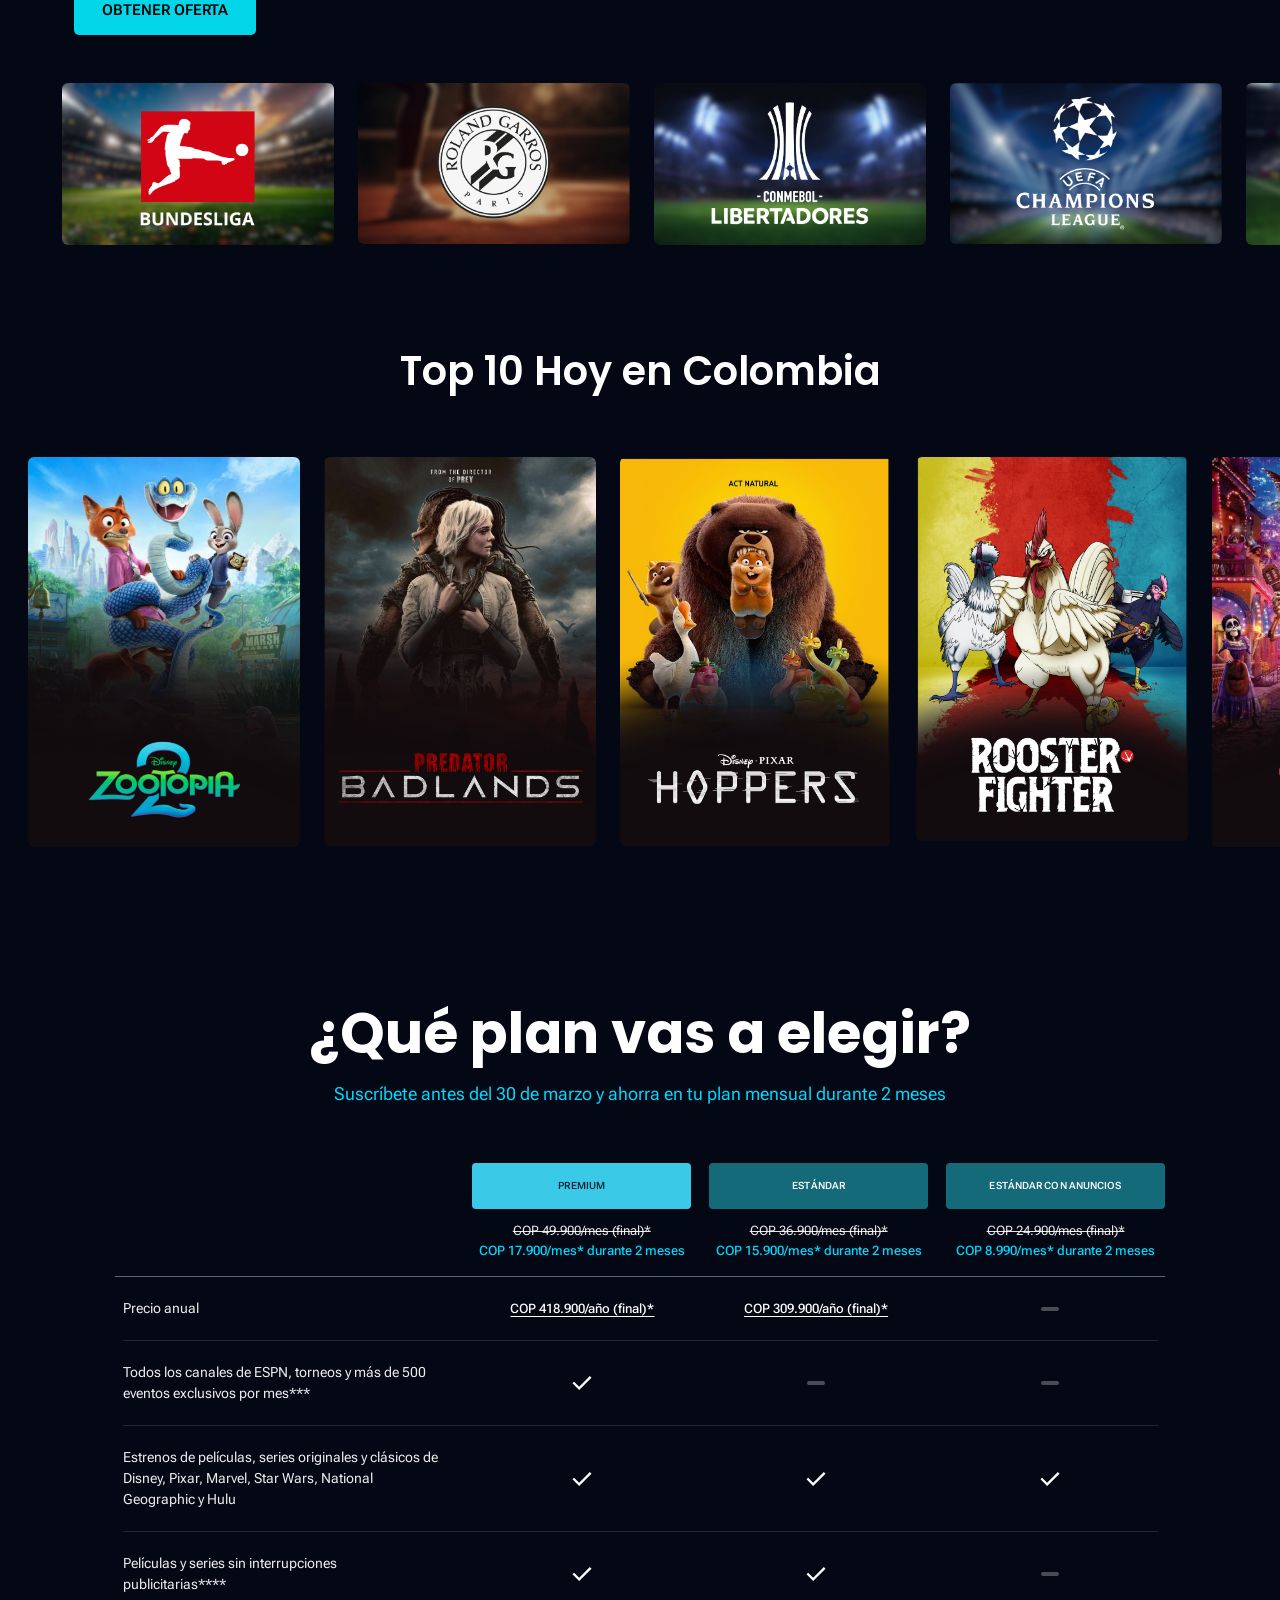
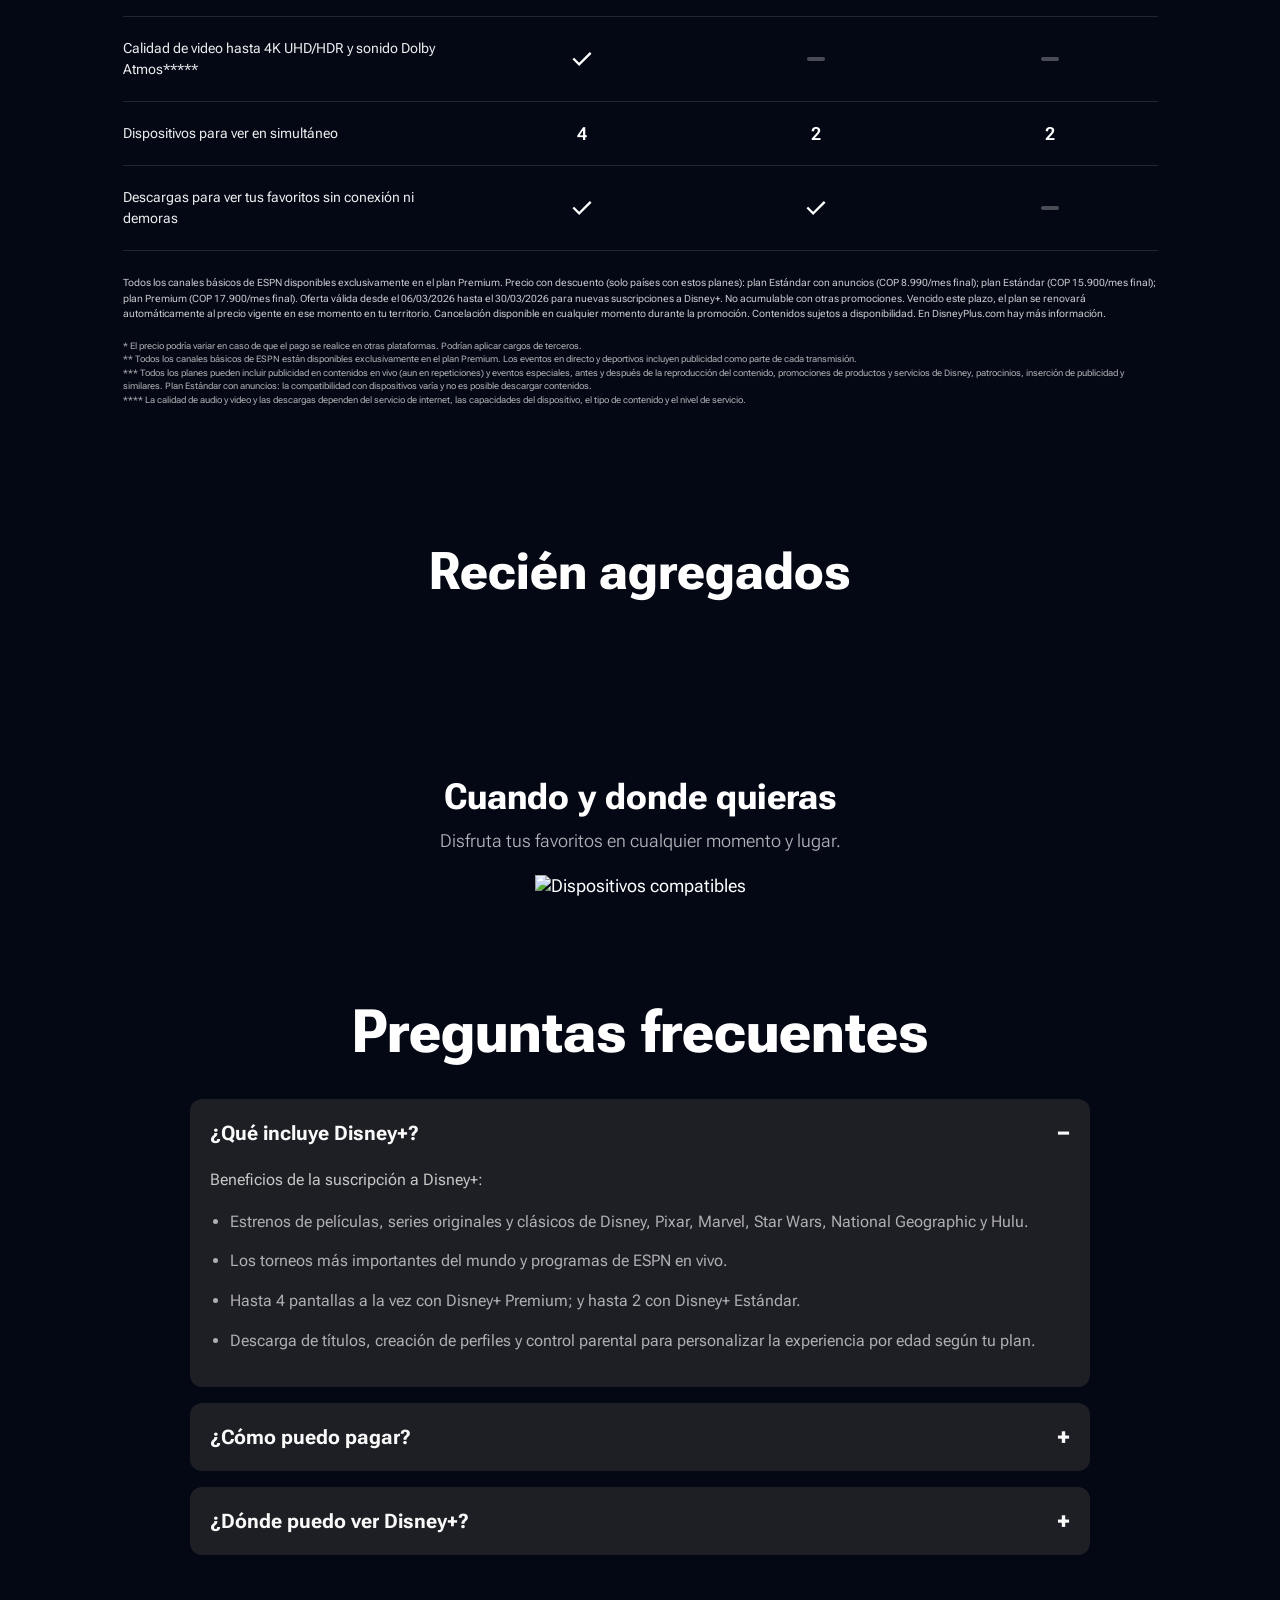
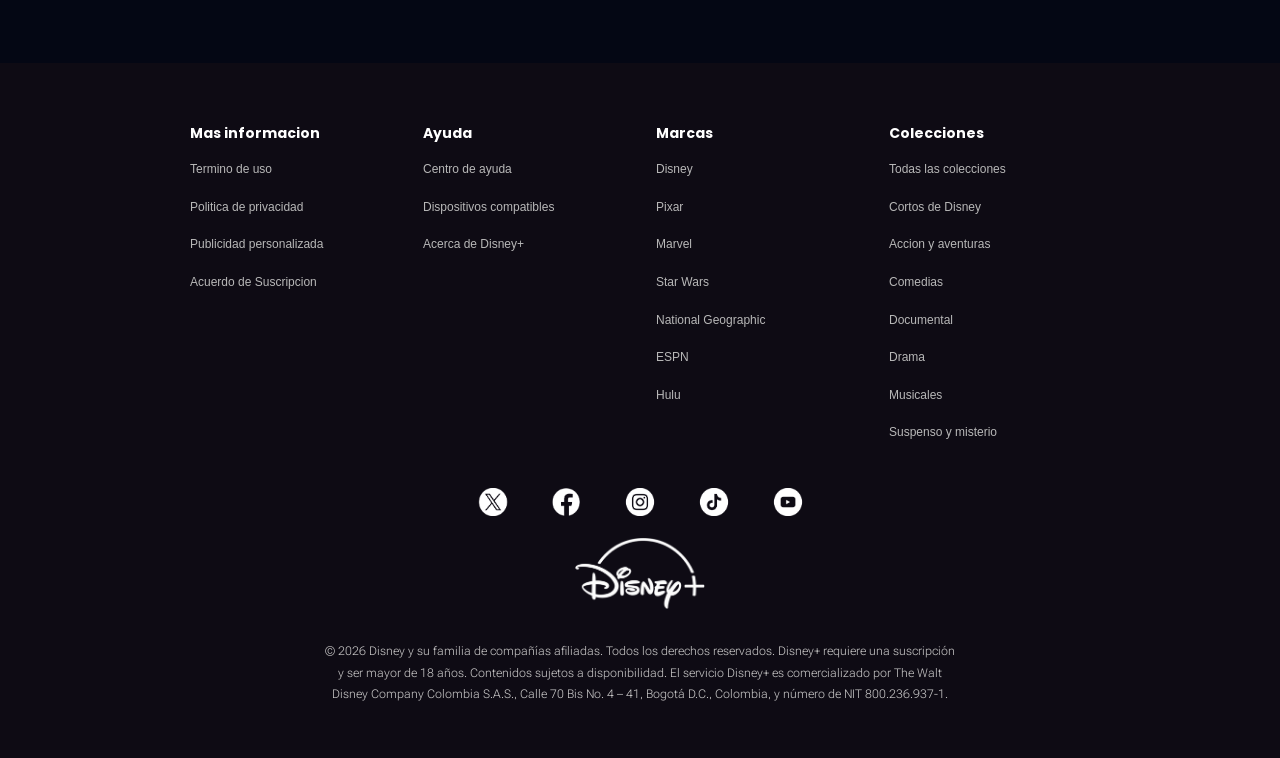
==== commit 95e2a058: "Refactor footer layout and styles; add logo Rework footer HTML structure for clearer nesting and spa" ====
--- a/index.html
+++ b/index.html
@@ -464,69 +464,87 @@
     <footer class="footer">
         <div class="footer__container">
 
-                <div class="footer__links">
-                    <h3>Mas informacion</h3>
-                    <a href="#">Termino de uso</a>
-                    <a href="#">Politica de privacidad</a>
-                    <a href="#">Publicidad personalizada</a>
-                    <a href="#">Acuerdo de Suscripcion</a>
-                </div>
-
-                <div class="footer__links">
-                    <h3>Ayuda</h3>
-                    <a href="#">Centro de ayuda</a>
-                    <a href="#">Dispositivos compatibles</a>
-                    <a href="#">Acerca de Disney+</a>
-                </div>
-                
-                <div class="footer__links">
-                    <h3>Marcas</h3>
-                    <a href="#">Disney</a>
-                    <a href="#">Pixar</a>
-                    <a href="#">Marvel</a>
-                    <a href="#">Star Wars</a>
-                    <a href="#">National Geographic</a>
-                    <a href="#">ESPN</a>
-                    <a href="#">Hulu</a>
-                </div>
-                
-                <div class="footer__links">
-                    <h3>Colecciones</h3>
-                    <a href="#">Todas  las colecciones</a>
-                    <a href="#">Cortos de Disney</a>
-                    <a href="#">Accion y aventuras</a>
-                    <a href="#">Comedias</a>
-                    <a href="#">Documental</a>
-                    <a href="#">Drama</a>
-                    <a href="#">Musicales</a>
-                    <a href="#">Suspenso y misterio</a>
-                </div>
+            <div class="footer__links">
+                <h3>Mas informacion</h3>
+                <a href="#">Termino de uso</a>
+                <a href="#">Politica de privacidad</a>
+                <a href="#">Publicidad personalizada</a>
+                <a href="#">Acuerdo de Suscripcion</a>
+            </div>
+
+            <div class="footer__links">
+                <h3>Ayuda</h3>
+                <a href="#">Centro de ayuda</a>
+                <a href="#">Dispositivos compatibles</a>
+                <a href="#">Acerca de Disney+</a>
+            </div>
+
+            <div class="footer__links">
+                <h3>Marcas</h3>
+                <a href="#">Disney</a>
+                <a href="#">Pixar</a>
+                <a href="#">Marvel</a>
+                <a href="#">Star Wars</a>
+                <a href="#">National Geographic</a>
+                <a href="#">ESPN</a>
+                <a href="#">Hulu</a>
+            </div>
+
+            <div class="footer__links">
+                <h3>Colecciones</h3>
+                <a href="#">Todas las colecciones</a>
+                <a href="#">Cortos de Disney</a>
+                <a href="#">Accion y aventuras</a>
+                <a href="#">Comedias</a>
+                <a href="#">Documental</a>
+                <a href="#">Drama</a>
+                <a href="#">Musicales</a>
+                <a href="#">Suspenso y misterio</a>
+            </div>
         </div>
 
         <div class="footer__icons">
-                    <div class="icons__containers">
-                        <div class="icons__links">
-                        <img src="./src/img/icons/x.png" alt="">
-                   </div>
-
-                    <div class="icons__links">
-                        <img src="./src/img/icons/facebook.png" alt="">
-                    </div>
-
-                    <div class="icons__links">
-                        <img src="./src/img/icons/instagram.png" alt="">
-                    </div>
-
-
-                    <div class="icons__links">
-                        <img src="./src/img/icons/tik-tok.png" alt="">
-                    </div>
-
-                    <div class="icons__links">
-                        <img src="./src/img/icons/youtube.png" alt="">
-                    </div>
-                </div>
-                 </div>
+            <div class="icons__container">
+                <div class="icons__links">
+                    <img src="./src/img/icons/x.png" alt="">
+                </div>
+
+                <div class="icons__links">
+                    <img src="./src/img/icons/facebook.png" alt="">
+                </div>
+
+                <div class="icons__links">
+                    <img src="./src/img/icons/instagram.png" alt="">
+                </div>
+
+
+                <div class="icons__links">
+                    <img src="./src/img/icons/tik-tok.png" alt="">
+                </div>
+
+                <div class="icons__links">
+                    <img src="./src/img/icons/youtube.png" alt="">
+                </div>
+            </div>
+        </div>
+
+        <div class="footer__logo">
+        <div class="logo__container">
+            <div class="logo__img">
+                <img src="/src/img/logo/only_logo_Diney.png" alt="">
+            </div>
+        </div>
+        </div>
+
+        <div class="footer__copy">
+            <div class="copy__container">
+                <div class="copy__disney">
+                    <p>&copy; 2026 Disney y su familia de compañías afiliadas. Todos los derechos reservados.
+Disney+ requiere una suscripción y ser mayor de 18 años. Contenidos sujetos a disponibilidad.
+El servicio Disney+ es comercializado por The Walt Disney Company Colombia S.A.S., Calle 70 Bis No. 4 – 41, Bogotá D.C., Colombia, y número de NIT 800.236.937-1.</p>
+                </div>
+            </div>
+        </div>
     </footer>
 
     <script src="./src/js/scroll.js"></script>
--- a/src/css/styles.css
+++ b/src/css/styles.css
@@ -372,7 +372,7 @@
     align-items: center;
     gap: 8px;
     margin-top: 24px;
-    width: 100%;
+    width: 120%;
     position: relative;
     box-sizing: border-box;
 }
@@ -388,6 +388,7 @@
     scrollbar-width: none;
     box-sizing: border-box;
     flex: 1;
+    margin-left: -5pc;
 }
 
 .sports__all::-webkit-scrollbar,
@@ -888,9 +889,9 @@
 }
 
 .footer__links a {
-    color: #ffffff;
+    color: #b8b8b8;
     font-family: "Poppins", sans-serif;
-    font-size: 11px;
+    font-size: 12px;
     text-decoration: none;
     line-height: 1.8;
     display: block;
@@ -911,25 +912,62 @@
     font-family: "Poppins", sans-serif;
 }
 
-/* ===================== FOOTER ICONS ===================== */
-
-.footer__icons{
-    max-width: 900px;
-    display: grid;
-    grid-template-columns: repeat(5, 1fr);
-}
-
-.icons__links img {
-    color: #ffffff;
-    font-family: "Poppins", sans-serif;
-    font-size: 11px;
-    text-decoration: none;
-    line-height: 1.8;
+.footer__icons {
+    background-color: #0e0b14;
+    color: white;
+    padding: 60px 40px 20px;
+}
+
+.icons__container {
+    display: flex;
+    justify-content: center;
+    gap: 1.5pc;
+    max-width: 1000px;
+    margin: -2pc auto auto auto;
+}
+
+.icons__links img{
+    width: 50px;
     display: block;
     transition: color 0.3s ease;
     margin-bottom: 1pc;
 }
 
+.footer__logo {
+    width: 100%;
+    background-color: #0e0b14;
+}
+
+.logo__container {
+    display: flex;
+    justify-content: center;
+    max-width: 1000px;
+    margin: -1pc auto auto auto;
+}
+
+.logo__img img {
+    width: 130px;
+}
+
+.footer__copy {
+    background-color: #0e0b14;
+}
+
+.copy__container {
+    display: flex;
+    justify-content: center;
+}
+
+.copy__disney {
+    width: 53%;
+    font-size: 12px;
+    text-align: center;
+    margin-top: 2pc;
+    margin-bottom: 2pc;
+    font-weight: 200;
+    line-height: 1.8;
+    color: #c9c8c8;
+}
 
 
 /* ===================== RESPONSIVE BREAKPOINTS ===================== */
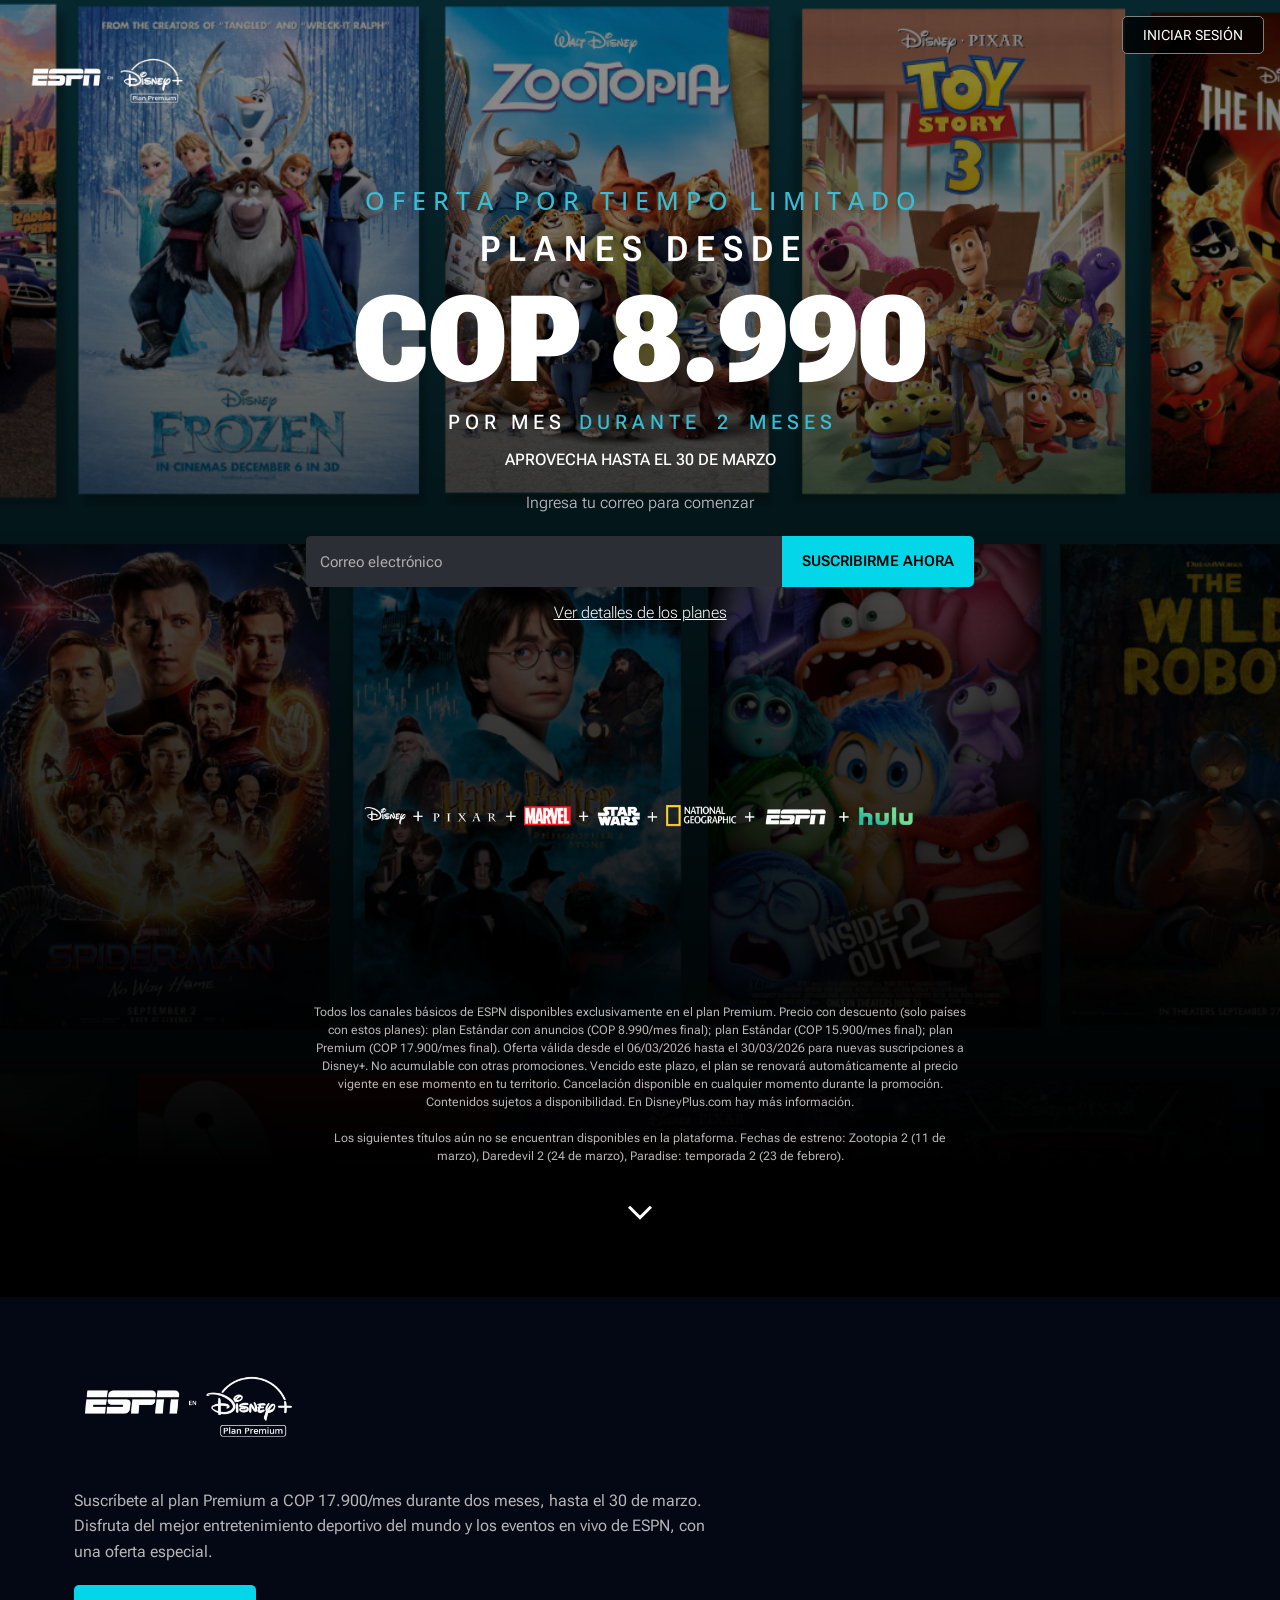
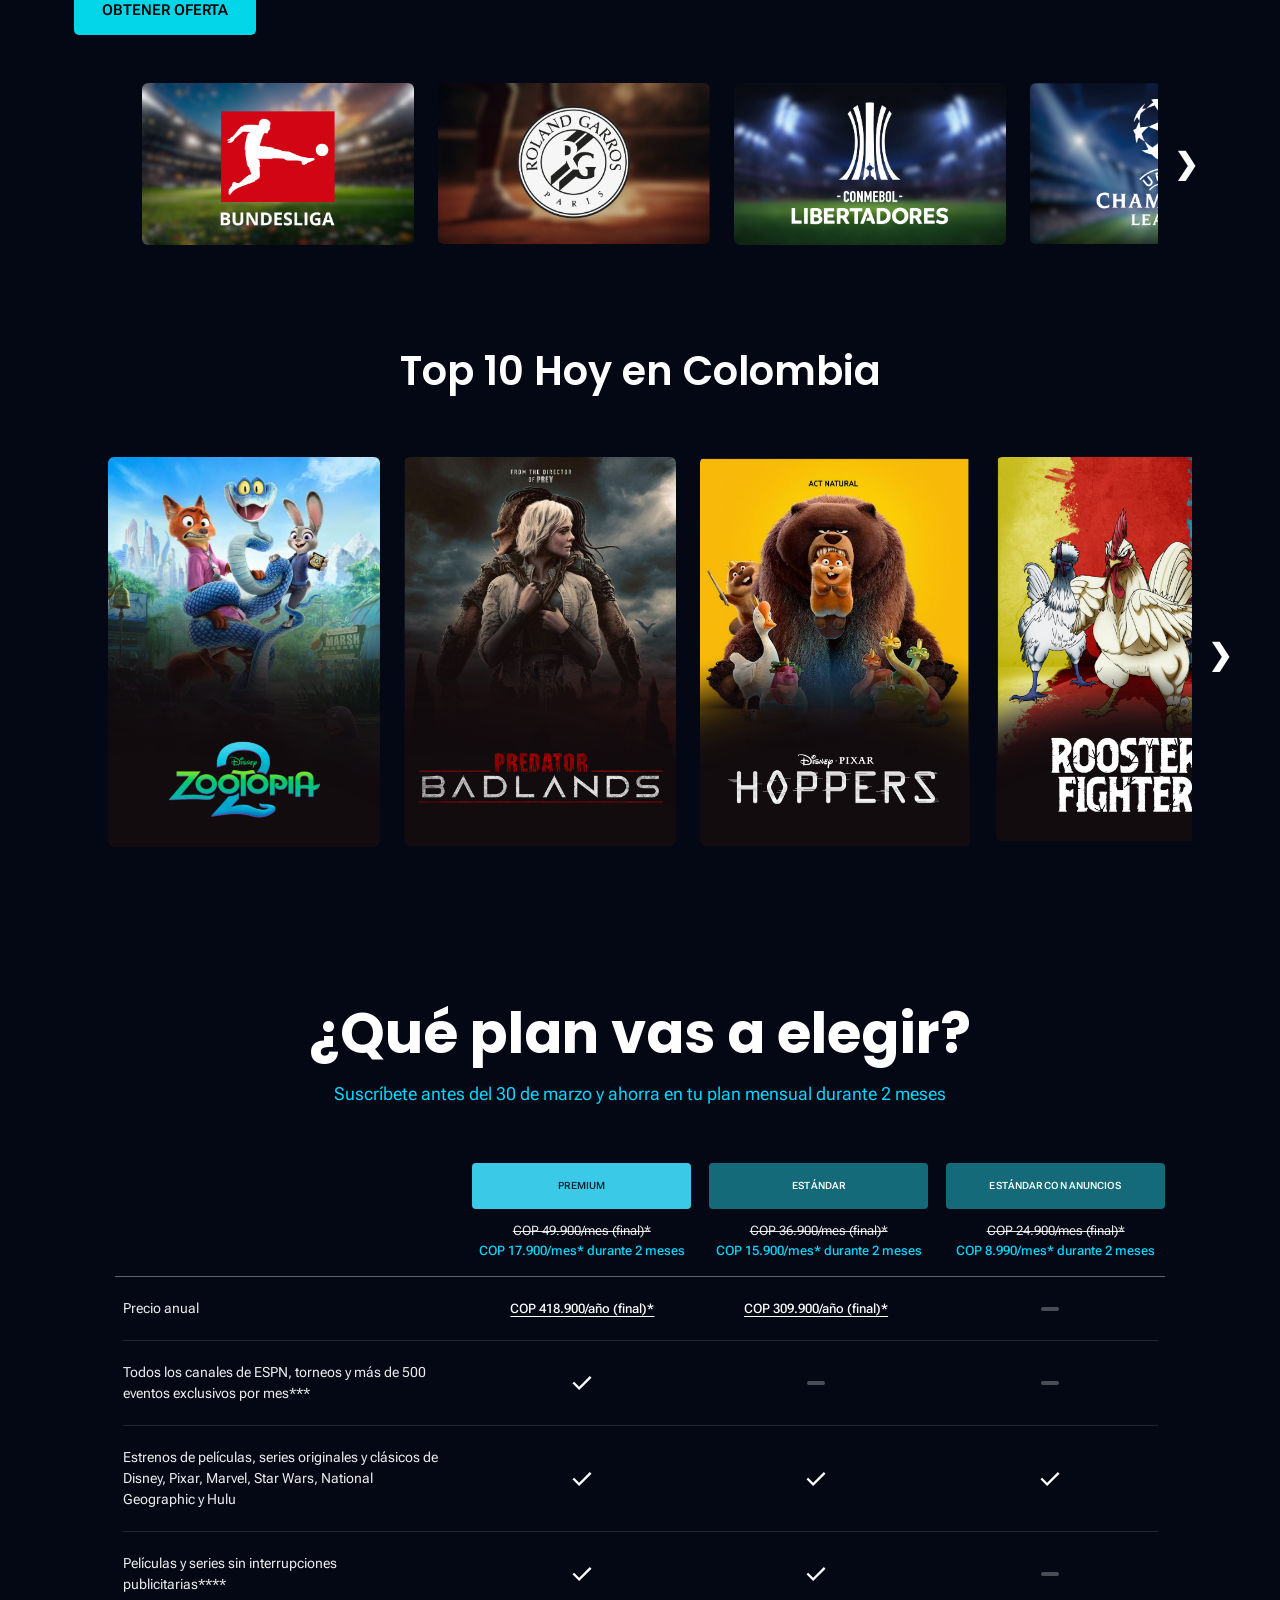
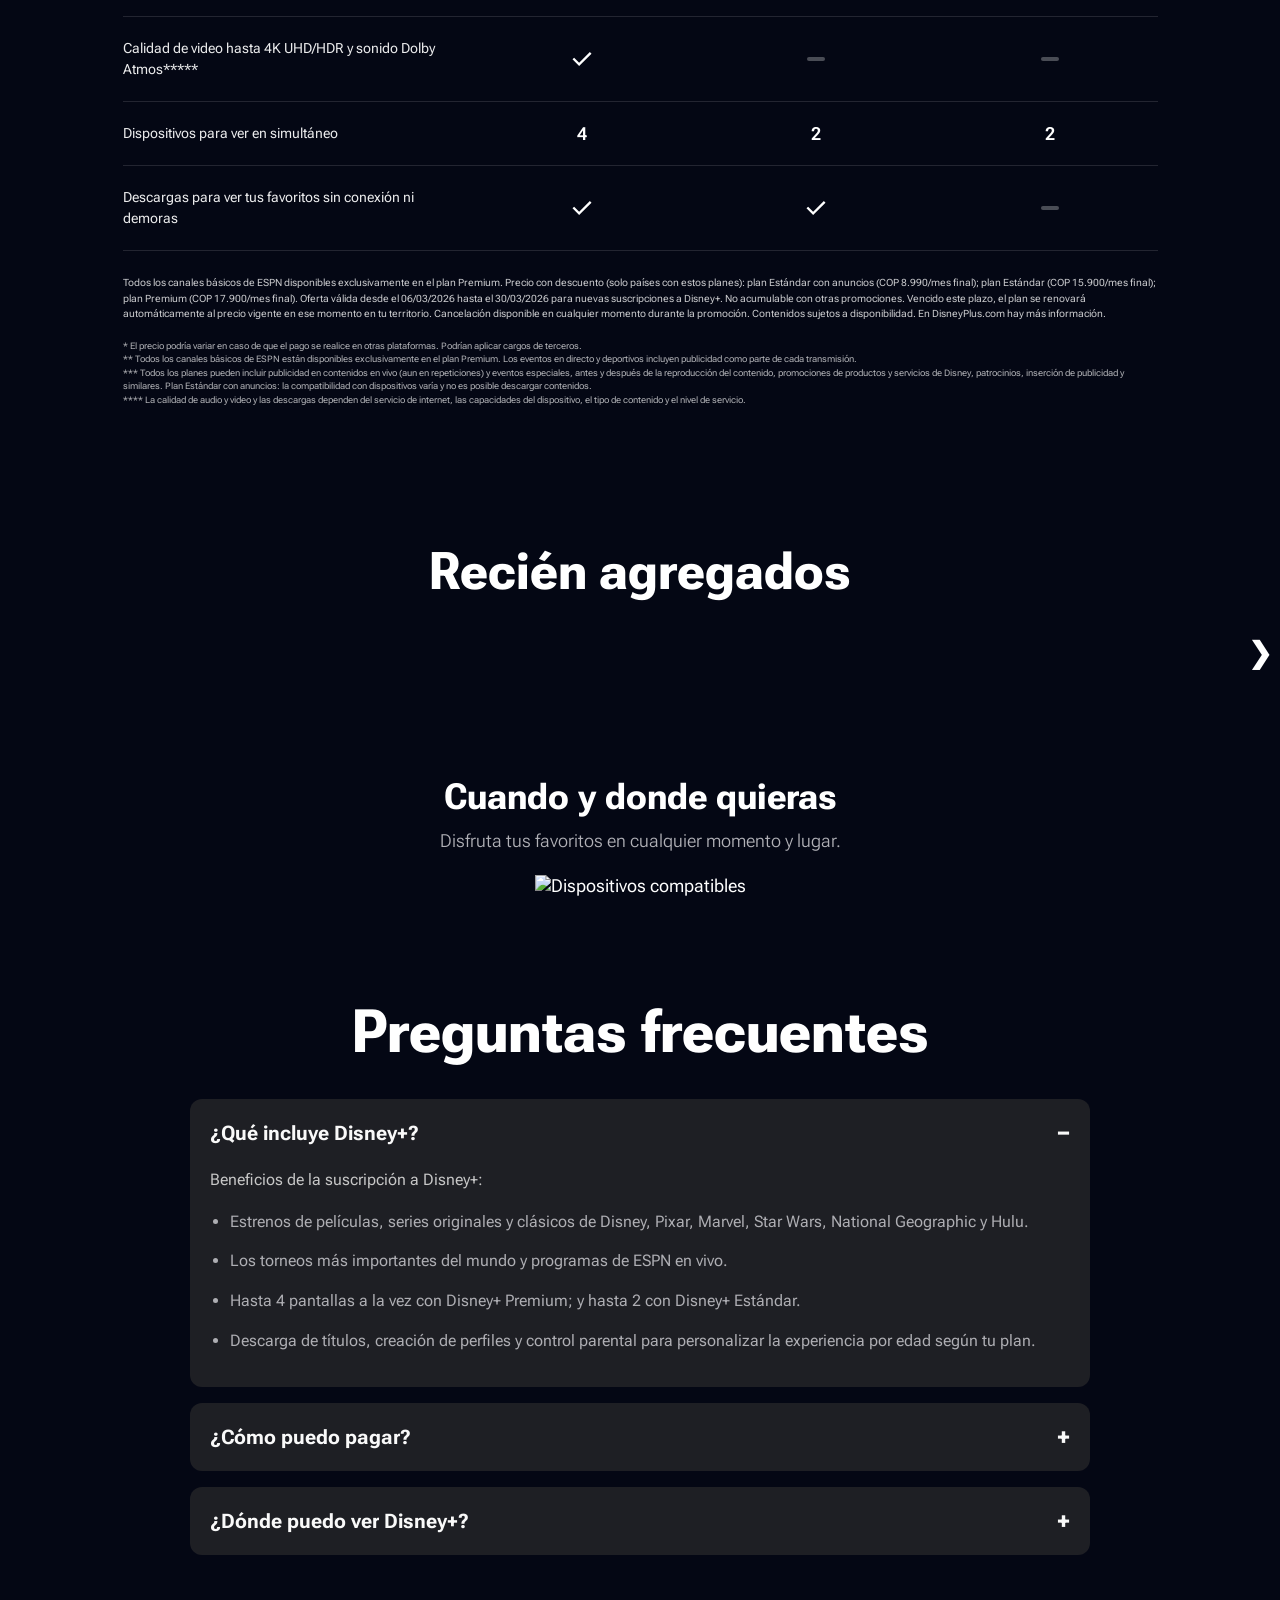
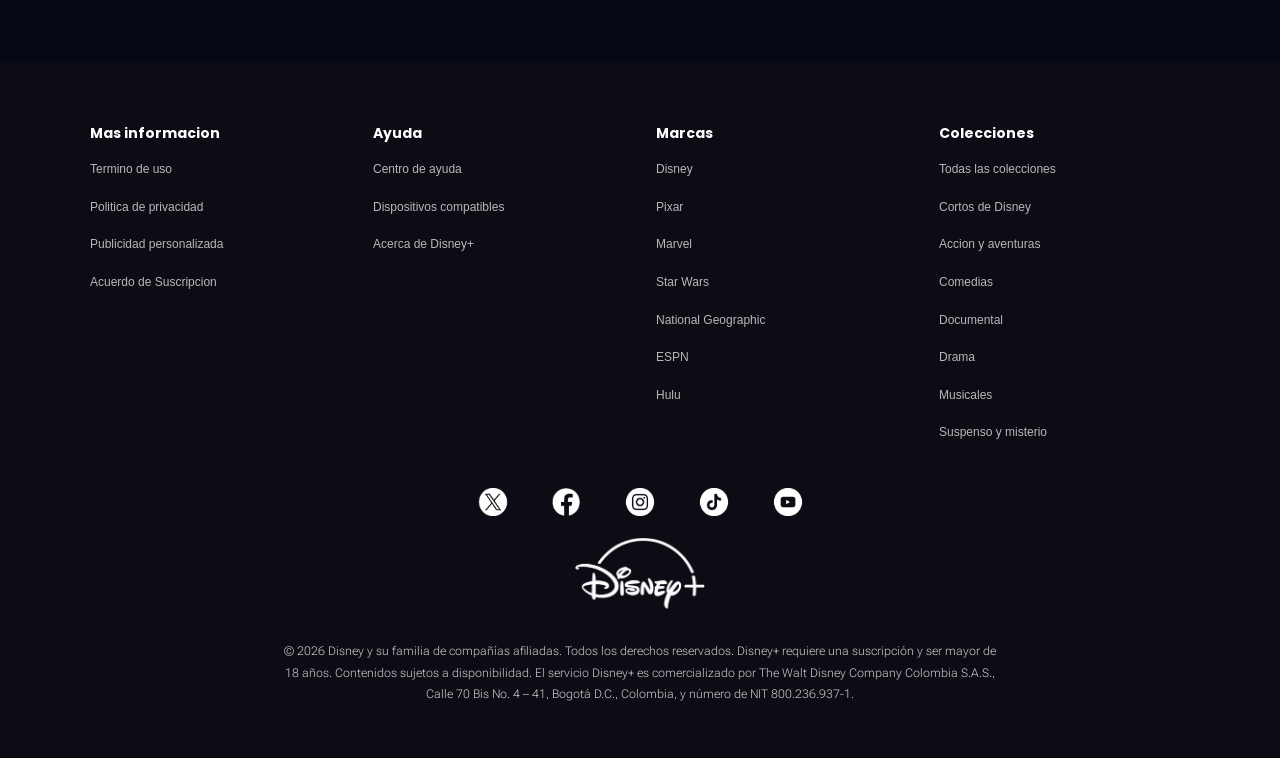
==== commit 11c44c84: "Fix footer markup and responsive CSS tweaks Correct HTML footer nesting (close logo container proper" ====
--- a/index.html
+++ b/index.html
@@ -529,19 +529,20 @@
         </div>
 
         <div class="footer__logo">
-        <div class="logo__container">
-            <div class="logo__img">
-                <img src="/src/img/logo/only_logo_Diney.png" alt="">
-            </div>
-        </div>
+            <div class="logo__container">
+                <div class="logo__img">
+                    <img src="/src/img/logo/only_logo_Diney.png" alt="">
+                </div>
+            </div>
         </div>
 
         <div class="footer__copy">
             <div class="copy__container">
                 <div class="copy__disney">
                     <p>&copy; 2026 Disney y su familia de compañías afiliadas. Todos los derechos reservados.
-Disney+ requiere una suscripción y ser mayor de 18 años. Contenidos sujetos a disponibilidad.
-El servicio Disney+ es comercializado por The Walt Disney Company Colombia S.A.S., Calle 70 Bis No. 4 – 41, Bogotá D.C., Colombia, y número de NIT 800.236.937-1.</p>
+                        Disney+ requiere una suscripción y ser mayor de 18 años. Contenidos sujetos a disponibilidad.
+                        El servicio Disney+ es comercializado por The Walt Disney Company Colombia S.A.S., Calle 70 Bis
+                        No. 4 – 41, Bogotá D.C., Colombia, y número de NIT 800.236.937-1.</p>
                 </div>
             </div>
         </div>
--- a/src/css/styles.css
+++ b/src/css/styles.css
@@ -372,9 +372,10 @@
     align-items: center;
     gap: 8px;
     margin-top: 24px;
-    width: 120%;
+    width: 100%;
     position: relative;
     box-sizing: border-box;
+    overflow: hidden;
 }
 
 .sports__all,
@@ -388,7 +389,7 @@
     scrollbar-width: none;
     box-sizing: border-box;
     flex: 1;
-    margin-left: -5pc;
+    margin-left: 0;
 }
 
 .sports__all::-webkit-scrollbar,
@@ -878,7 +879,7 @@
     display: grid;
     grid-template-columns: repeat(4, 1fr);
     gap: 2rem;
-    max-width: 900px;
+    max-width: 1100px;
     margin: 0 auto auto auto;
 }
 
@@ -921,12 +922,13 @@
 .icons__container {
     display: flex;
     justify-content: center;
+    flex-wrap: wrap;
     gap: 1.5pc;
     max-width: 1000px;
     margin: -2pc auto auto auto;
 }
 
-.icons__links img{
+.icons__links img {
     width: 50px;
     display: block;
     transition: color 0.3s ease;
@@ -959,7 +961,7 @@
 }
 
 .copy__disney {
-    width: 53%;
+    width: min(720px, calc(100% - 32px));
     font-size: 12px;
     text-align: center;
     margin-top: 2pc;
@@ -1078,6 +1080,10 @@
 
     .sports__content {
         padding: 28px 18px 34px;
+    }
+
+    .sports__carousel {
+        gap: 6px;
     }
 
     .plans {
@@ -1132,6 +1138,24 @@
         font-size: 13px;
         padding-right: 8px;
     }
+
+    .footer {
+        padding: 52px 24px 24px;
+    }
+
+    .footer__container {
+        grid-template-columns: repeat(2, minmax(0, 1fr));
+        gap: 1.5rem;
+    }
+
+    .footer__icons {
+        padding: 40px 24px 20px;
+    }
+
+    .copy__disney {
+        font-size: 11px;
+        line-height: 1.7;
+    }
 }
 
 @media (max-width: 540px) {
@@ -1192,6 +1216,7 @@
 
     .sports__carousel {
         gap: 0;
+        width: 100%;
     }
 
     .sports__all,
@@ -1352,6 +1377,48 @@
     .diferents__devices img {
         margin-top: 16px;
     }
+
+    .footer {
+        padding: 44px 16px 20px;
+    }
+
+    .footer__container {
+        grid-template-columns: 1fr;
+        text-align: center;
+    }
+
+    .footer__links a,
+    .footer__links h3 {
+        text-align: center;
+    }
+
+    .footer__icons {
+        padding: 28px 16px 16px;
+    }
+
+    .icons__container {
+        gap: 12px;
+        margin-top: -1rem;
+    }
+
+    .icons__links img {
+        width: 42px;
+    }
+
+    .logo__container {
+        margin-top: 0;
+    }
+
+    .logo__img img {
+        width: 110px;
+    }
+
+    .copy__disney {
+        width: calc(100% - 24px);
+        font-size: 10px;
+        margin-top: 16px;
+        margin-bottom: 20px;
+    }
 }
 
 @media (max-width: 390px) {
@@ -1387,6 +1454,15 @@
 
     .header {
         font-size: 13px;
+    }
+
+    .content2-degrade-offer {
+        padding-left: 10px;
+        padding-right: 10px;
+    }
+
+    .subscription__form {
+        margin-top: 18px;
     }
 }
 
@@ -1445,4 +1521,4 @@
     .channels__image {
         max-width: 460px;
     }
-}
+}
